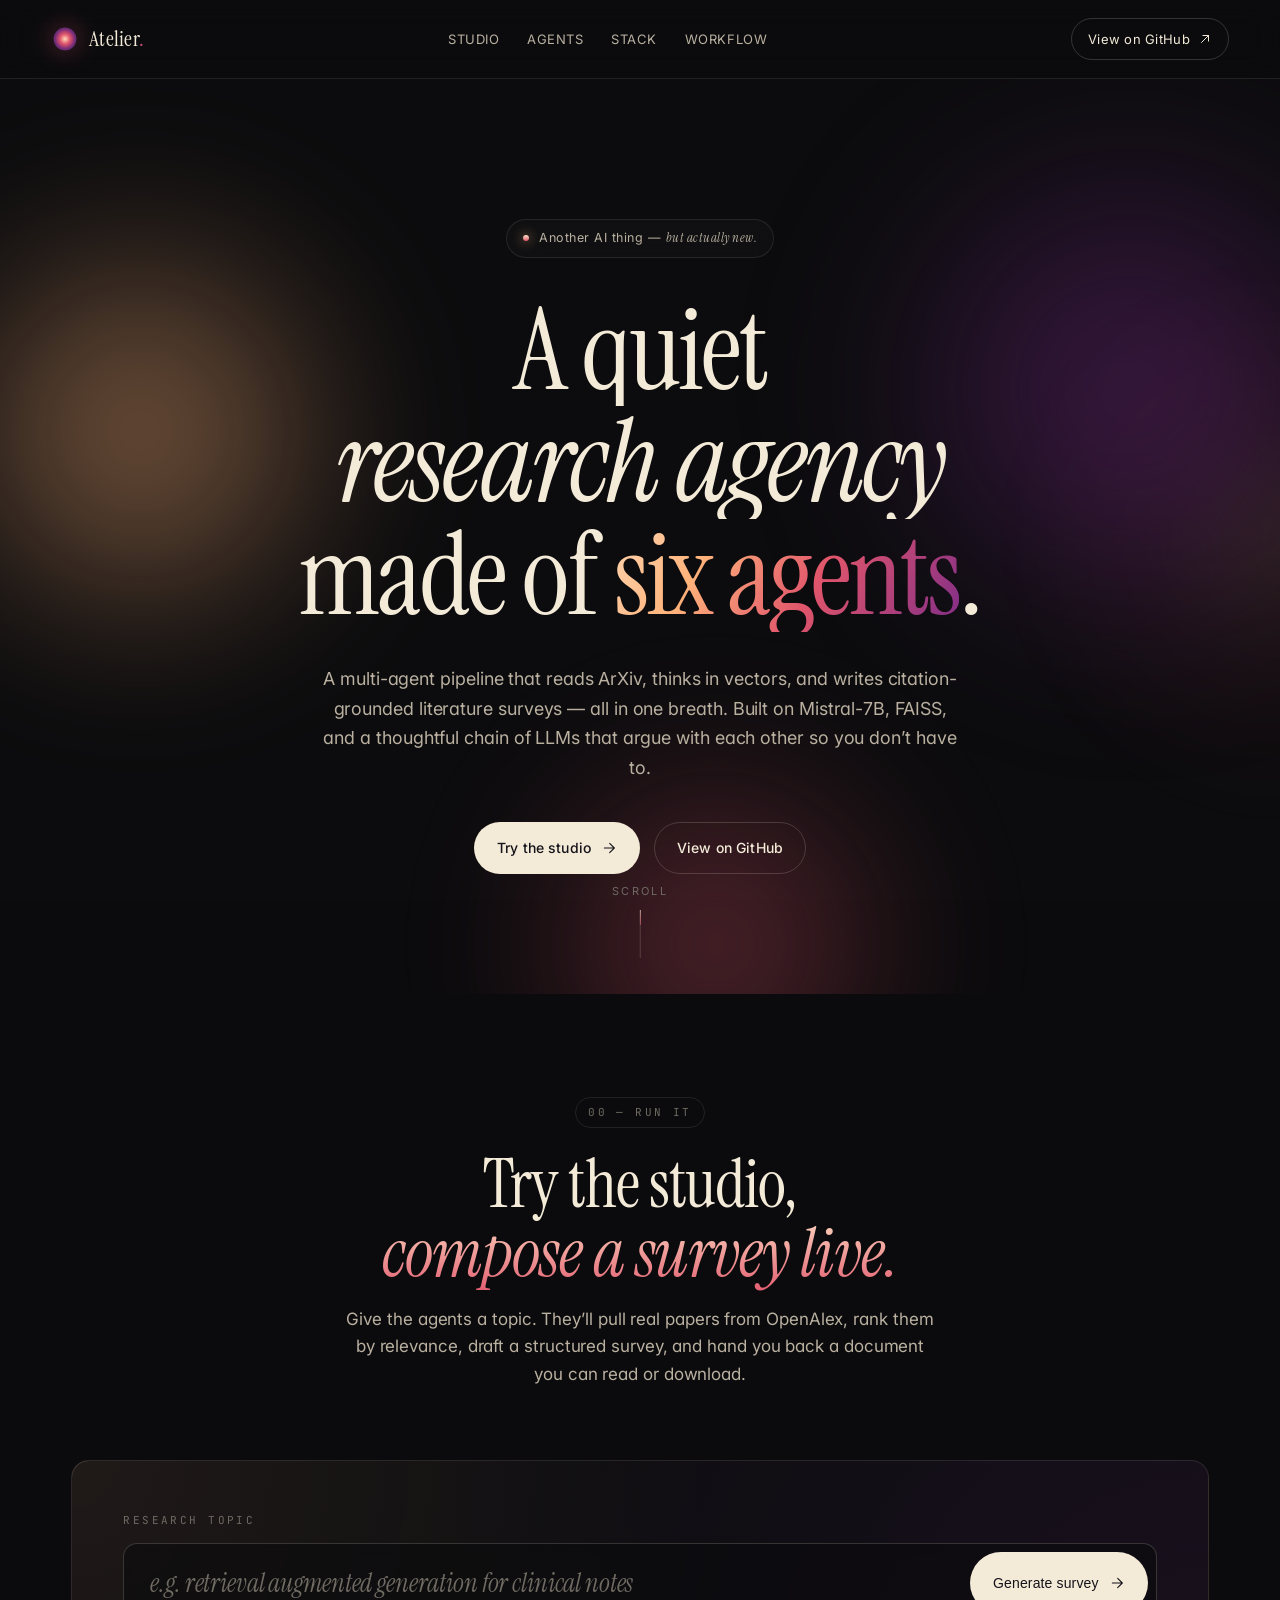
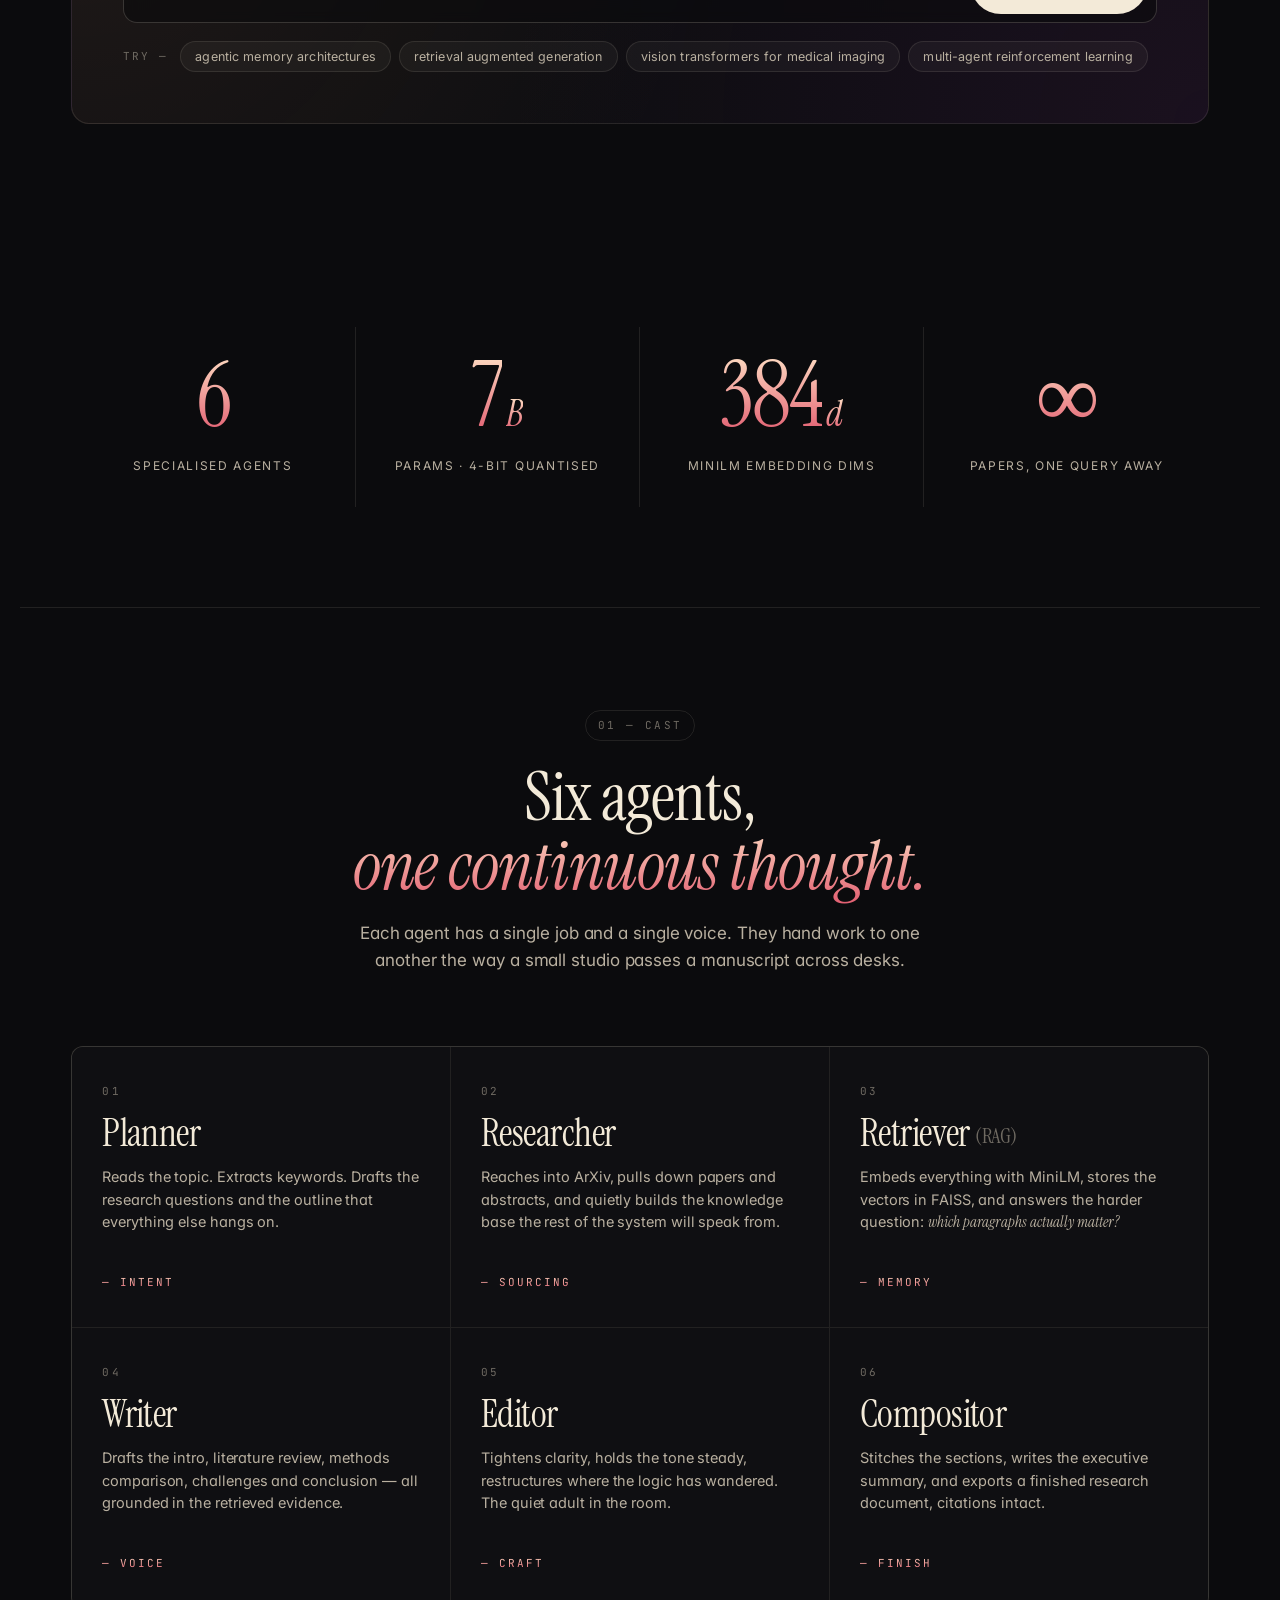
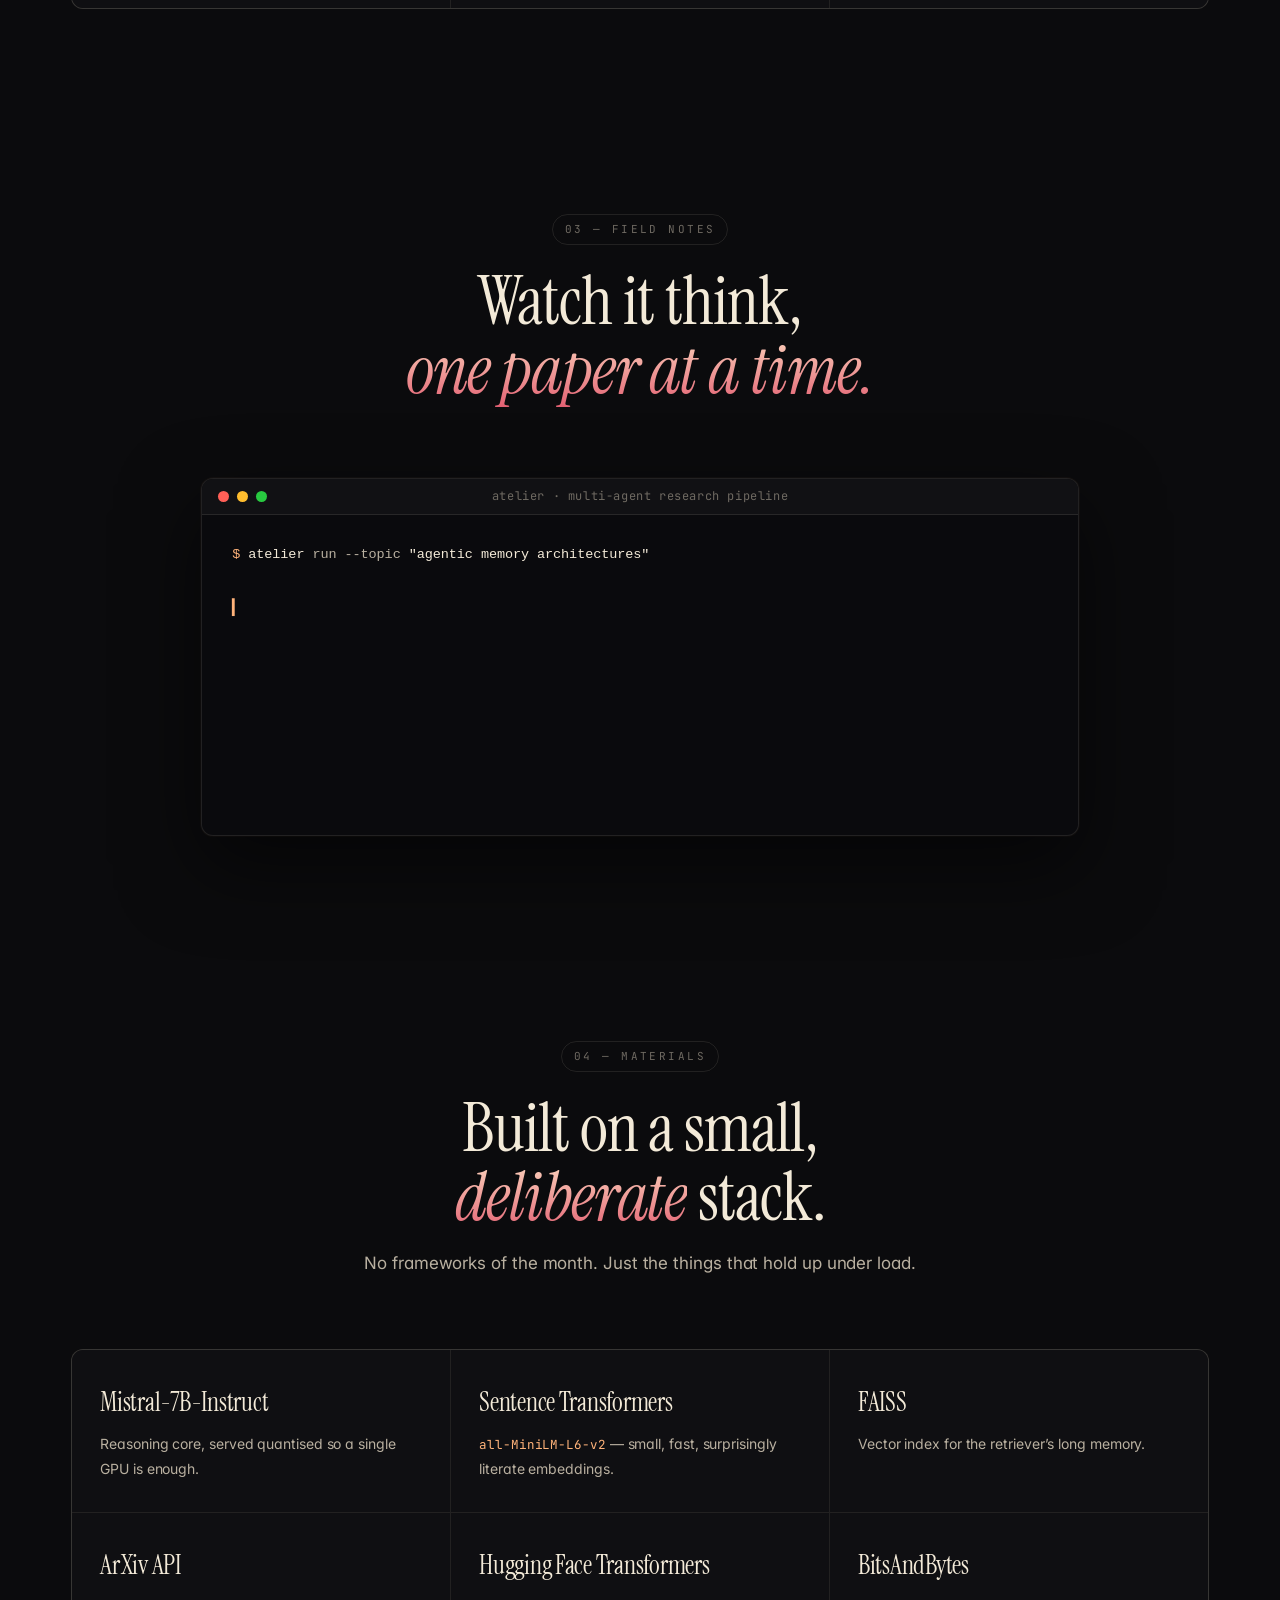
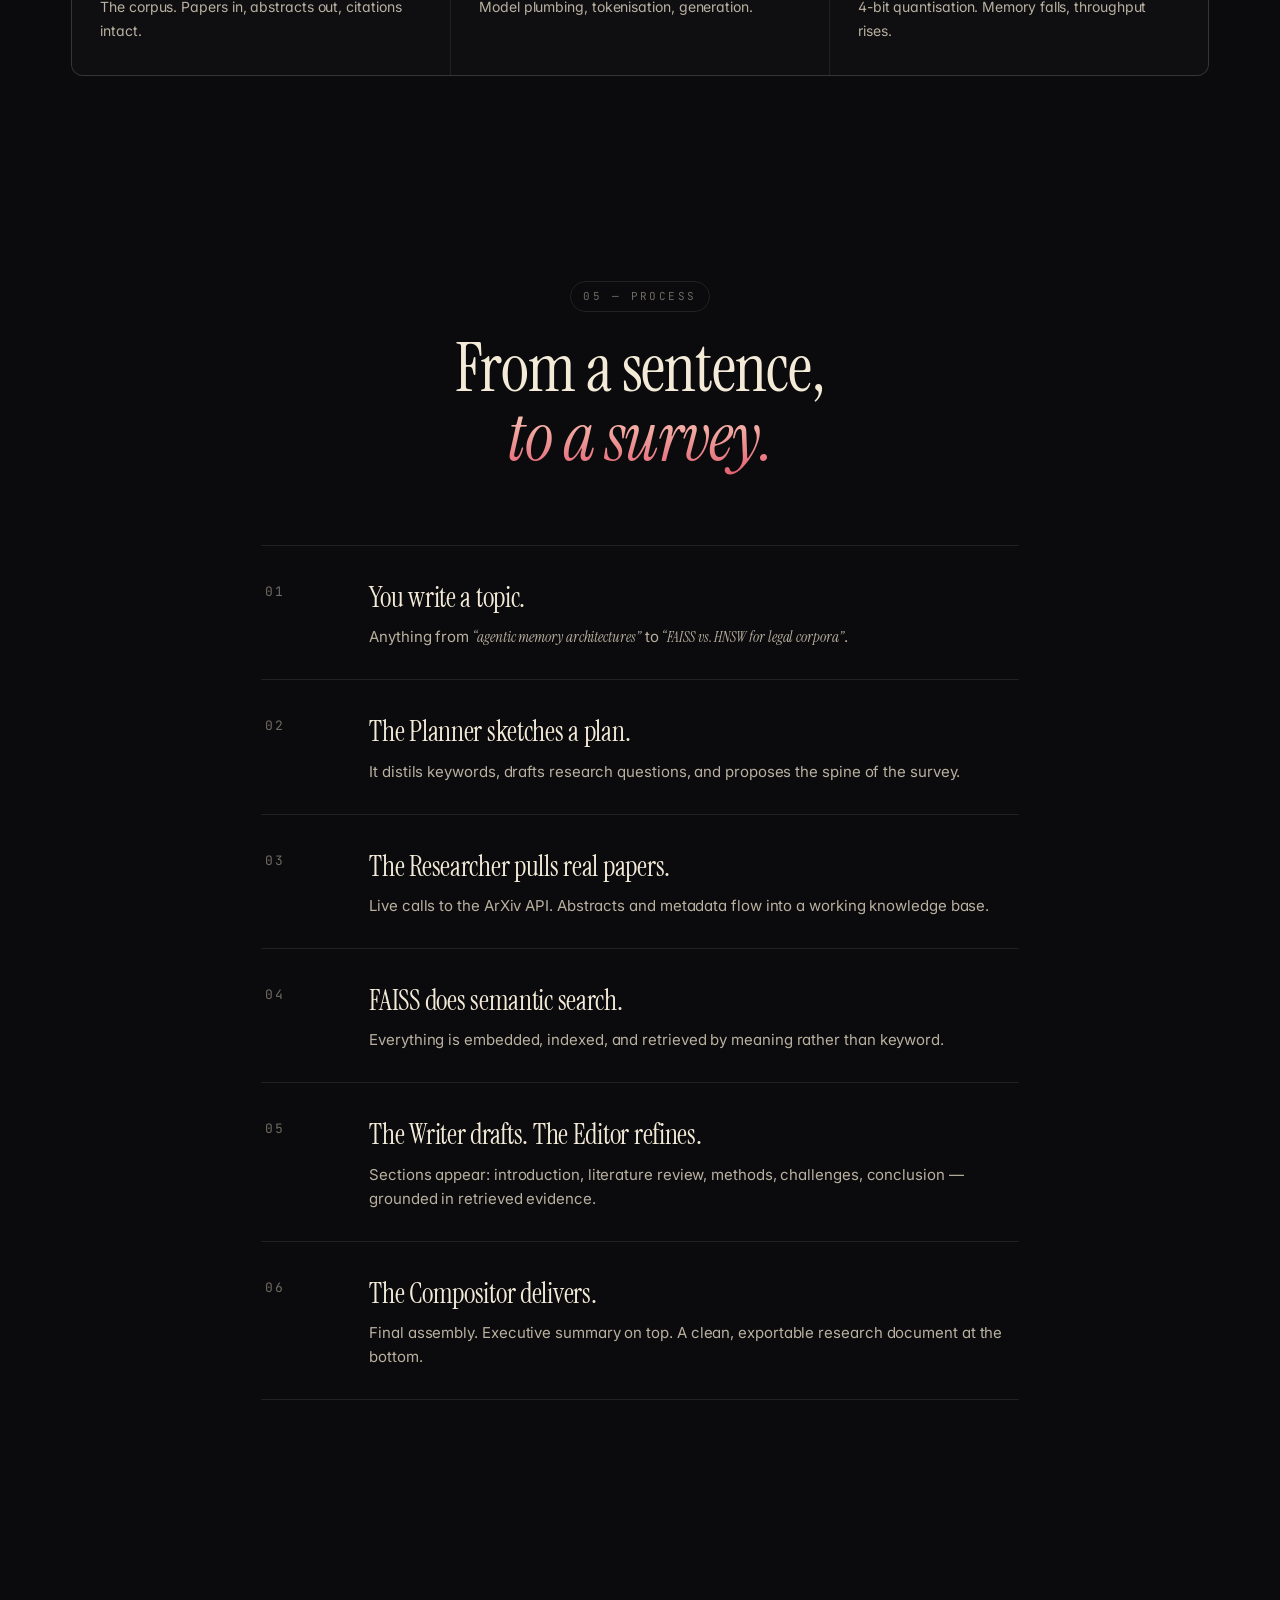
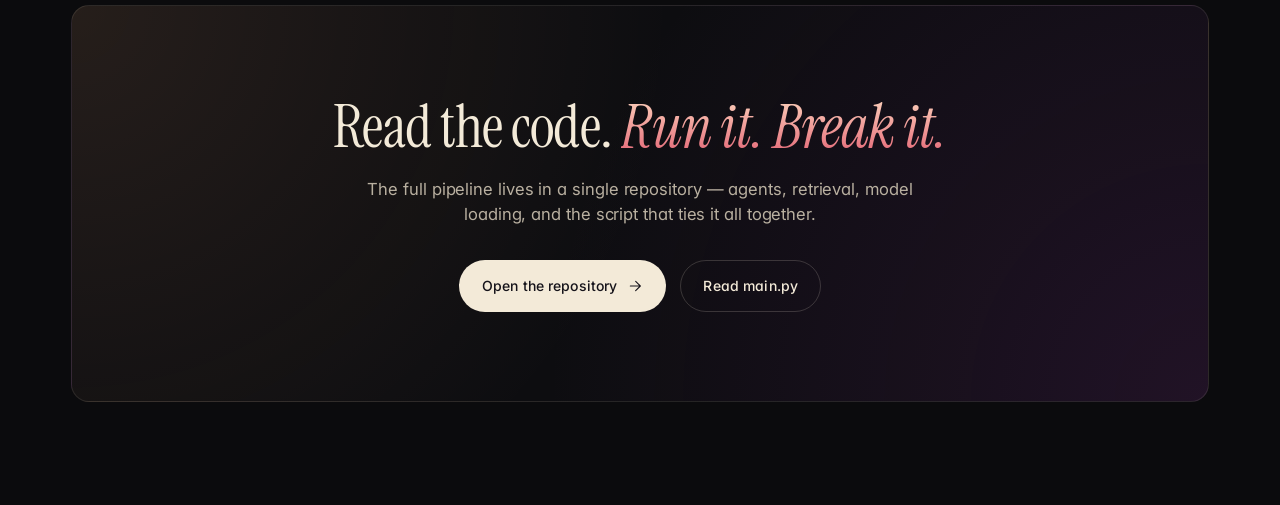
==== index.html @ 12af8130 "Tidy stats row alignment, clarify 384d label" ====
<!doctype html>
<html lang="en">
<head>
<meta charset="utf-8" />
<meta name="viewport" content="width=device-width, initial-scale=1, viewport-fit=cover" />
<meta name="theme-color" content="#0b0b0d" />
<title>Atelier — A Multi-Agent Research Pipeline</title>
<meta name="description" content="An autonomous research agency. Six agents. Real ArXiv papers. Citation-grounded literature surveys, written end-to-end by LLMs over a RAG pipeline." />
<meta property="og:title" content="Atelier — Multi-Agent Research Pipeline" />
<meta property="og:description" content="Six agents. Real ArXiv papers. Citation-grounded literature surveys, written end-to-end." />
<meta property="og:type" content="website" />

<link rel="preconnect" href="https://fonts.googleapis.com" />
<link rel="preconnect" href="https://fonts.gstatic.com" crossorigin />
<link href="https://fonts.googleapis.com/css2?family=Instrument+Serif:ital@0;1&family=Inter:wght@300;400;500;600&family=JetBrains+Mono:wght@400;500&display=swap" rel="stylesheet" />

<link rel="stylesheet" href="./style.css" />
<link rel="icon" href="data:image/svg+xml,%3Csvg xmlns='http://www.w3.org/2000/svg' viewBox='0 0 32 32'%3E%3Cdefs%3E%3CradialGradient id='g' cx='0.5' cy='0.5' r='0.5'%3E%3Cstop offset='0%25' stop-color='%23ffb37a'/%3E%3Cstop offset='55%25' stop-color='%23e0556b'/%3E%3Cstop offset='100%25' stop-color='%237a2a8a'/%3E%3C/radialGradient%3E%3C/defs%3E%3Ccircle cx='16' cy='16' r='13' fill='url(%23g)'/%3E%3C/svg%3E" />
</head>
<body>

<!-- shared SVG defs (so markGrad is reachable from any inline SVG) -->
<svg width="0" height="0" style="position:absolute" aria-hidden="true" focusable="false">
  <defs>
    <radialGradient id="markGrad" cx="50%" cy="50%" r="50%">
      <stop offset="0%" stop-color="#ffd9b8"/>
      <stop offset="45%" stop-color="#e0556b"/>
      <stop offset="100%" stop-color="#5a1f7a"/>
    </radialGradient>
  </defs>
</svg>

<!-- grain + cursor light -->
<div class="grain" aria-hidden="true"></div>
<div class="spotlight" id="spotlight" aria-hidden="true"></div>

<!-- top nav -->
<header class="nav">
  <a class="brand" href="#top" aria-label="Atelier home">
    <span class="brand-mark" aria-hidden="true">
      <svg viewBox="0 0 40 40" width="28" height="28">
        <defs>
          <radialGradient id="markGrad" cx="50%" cy="50%" r="50%">
            <stop offset="0%" stop-color="#ffd9b8"/>
            <stop offset="45%" stop-color="#e0556b"/>
            <stop offset="100%" stop-color="#5a1f7a"/>
          </radialGradient>
        </defs>
        <circle cx="20" cy="20" r="16" fill="url(#markGrad)"/>
        <circle cx="20" cy="20" r="16" fill="none" stroke="rgba(255,255,255,0.12)"/>
      </svg>
    </span>
    <span class="brand-name">Atelier<span class="brand-dot">.</span></span>
  </a>
  <nav class="nav-links" aria-label="Primary">
    <a href="#studio">Studio</a>
    <a href="#agents">Agents</a>
    <a href="#stack">Stack</a>
    <a href="#workflow">Workflow</a>
  </nav>
  <a class="cta-mini" href="https://github.com/hrishitapanjetha/Multi-Agent-Research-Pipeline-using-LLM-and-RAG" target="_blank" rel="noopener">
    <span>View on GitHub</span>
    <svg viewBox="0 0 20 20" width="14" height="14" aria-hidden="true"><path d="M5 15 15 5M7 5h8v8" fill="none" stroke="currentColor" stroke-width="1.4" stroke-linecap="round" stroke-linejoin="round"/></svg>
  </a>
</header>

<main id="top">

  <!-- ───────────────────  HERO  ─────────────────── -->
  <section class="hero">
    <div class="orb orb-a" aria-hidden="true"></div>
    <div class="orb orb-b" aria-hidden="true"></div>
    <div class="orb orb-c" aria-hidden="true"></div>

    <div class="hero-eyebrow">
      <span class="dot"></span>
      <span>Another AI thing — <em>but actually new.</em></span>
    </div>

    <h1 class="hero-title">
      <span class="line"><span>A&nbsp;quiet</span></span>
      <span class="line"><span><em>research&nbsp;agency</em></span></span>
      <span class="line"><span>made&nbsp;of&nbsp;<span class="grad">six&nbsp;agents</span>.</span></span>
    </h1>

    <p class="hero-lede">
      A multi-agent pipeline that reads ArXiv, thinks in vectors, and writes
      citation-grounded literature surveys — all in one breath. Built on
      Mistral-7B, FAISS, and a thoughtful chain of LLMs that argue with each other
      so you don&rsquo;t have to.
    </p>

    <div class="hero-cta">
      <a class="btn-primary" href="#studio">
        <span class="btn-label">Try the studio</span>
        <span class="btn-icon" aria-hidden="true">
          <svg viewBox="0 0 24 24" width="16" height="16"><path d="M5 12h14M13 5l7 7-7 7" fill="none" stroke="currentColor" stroke-width="1.6" stroke-linecap="round" stroke-linejoin="round"/></svg>
        </span>
      </a>
      <a class="btn-ghost" href="https://github.com/hrishitapanjetha/Multi-Agent-Research-Pipeline-using-LLM-and-RAG" target="_blank" rel="noopener">
        <span>View on GitHub</span>
      </a>
    </div>

    <!-- scroll hint -->
    <div class="scroll-hint" aria-hidden="true">
      <span>Scroll</span>
      <span class="scroll-bar"><span class="scroll-bar-inner"></span></span>
    </div>
  </section>

  <!-- ───────────────────  STUDIO  ─────────────────── -->
  <section id="studio" class="studio reveal">
    <header class="section-head">
      <div class="kicker"><span>00 — Run it</span></div>
      <h2 class="section-title">Try the studio,<br/><em>compose a survey live.</em></h2>
      <p class="section-lede">
        Give the agents a topic. They&rsquo;ll pull real papers from OpenAlex, rank
        them by relevance, draft a structured survey, and hand you back a
        document you can read or download.
      </p>
    </header>

    <div class="studio-card">
      <form id="studio-form" class="studio-form" autocomplete="off">
        <label class="studio-label" for="studio-topic">Research topic</label>
        <div class="studio-input-row">
          <input
            id="studio-topic"
            class="studio-input"
            type="text"
            name="topic"
            placeholder="e.g. retrieval augmented generation for clinical notes"
            spellcheck="false"
            required
          />
          <button id="studio-run" class="btn-primary studio-run" type="submit">
            <span class="btn-label">Generate survey</span>
            <span class="btn-icon" aria-hidden="true">
              <svg viewBox="0 0 24 24" width="16" height="16"><path d="M5 12h14M13 5l7 7-7 7" fill="none" stroke="currentColor" stroke-width="1.6" stroke-linecap="round" stroke-linejoin="round"/></svg>
            </span>
          </button>
        </div>
        <div class="studio-examples" aria-label="Example topics">
          <span class="studio-examples-lead">Try —</span>
          <button type="button" class="chip" data-example="agentic memory architectures">agentic memory architectures</button>
          <button type="button" class="chip" data-example="retrieval augmented generation">retrieval augmented generation</button>
          <button type="button" class="chip" data-example="vision transformers for medical imaging">vision transformers for medical imaging</button>
          <button type="button" class="chip" data-example="multi-agent reinforcement learning">multi-agent reinforcement learning</button>
        </div>
      </form>

      <!-- Live progress timeline -->
      <ol id="studio-progress" class="studio-progress" aria-live="polite" hidden>
        <li class="step" data-step="planner">
          <span class="step-no">01</span>
          <div class="step-body">
            <h4>Planner</h4>
            <p class="step-msg">Waiting…</p>
          </div>
          <span class="step-status" aria-hidden="true"></span>
        </li>
        <li class="step" data-step="researcher">
          <span class="step-no">02</span>
          <div class="step-body">
            <h4>Researcher</h4>
            <p class="step-msg">Waiting…</p>
          </div>
          <span class="step-status" aria-hidden="true"></span>
        </li>
        <li class="step" data-step="retriever">
          <span class="step-no">03</span>
          <div class="step-body">
            <h4>Retriever <span class="step-sub">(RAG)</span></h4>
            <p class="step-msg">Waiting…</p>
          </div>
          <span class="step-status" aria-hidden="true"></span>
        </li>
        <li class="step" data-step="writer">
          <span class="step-no">04</span>
          <div class="step-body">
            <h4>Writer</h4>
            <p class="step-msg">Waiting…</p>
          </div>
          <span class="step-status" aria-hidden="true"></span>
        </li>
        <li class="step" data-step="editor">
          <span class="step-no">05</span>
          <div class="step-body">
            <h4>Editor</h4>
            <p class="step-msg">Waiting…</p>
          </div>
          <span class="step-status" aria-hidden="true"></span>
        </li>
        <li class="step" data-step="compositor">
          <span class="step-no">06</span>
          <div class="step-body">
            <h4>Compositor</h4>
            <p class="step-msg">Waiting…</p>
          </div>
          <span class="step-status" aria-hidden="true"></span>
        </li>
      </ol>
    </div>

    <!-- Report viewer -->
    <div id="studio-report" class="studio-report" hidden>
      <div class="report-toolbar">
        <div class="report-meta">
          <span class="report-meta-label">Survey</span>
          <span class="report-meta-topic" id="report-topic"></span>
        </div>
        <div class="report-actions">
          <button type="button" class="btn-ghost btn-sm" data-download="md">
            <svg viewBox="0 0 24 24" width="14" height="14" aria-hidden="true"><path d="M12 4v12m-5-5 5 5 5-5M5 20h14" fill="none" stroke="currentColor" stroke-width="1.6" stroke-linecap="round" stroke-linejoin="round"/></svg>
            <span>Markdown</span>
          </button>
          <button type="button" class="btn-ghost btn-sm" data-download="html">
            <svg viewBox="0 0 24 24" width="14" height="14" aria-hidden="true"><path d="M12 4v12m-5-5 5 5 5-5M5 20h14" fill="none" stroke="currentColor" stroke-width="1.6" stroke-linecap="round" stroke-linejoin="round"/></svg>
            <span>HTML</span>
          </button>
          <button type="button" class="btn-primary btn-sm" data-download="pdf">
            <svg viewBox="0 0 24 24" width="14" height="14" aria-hidden="true"><path d="M12 4v12m-5-5 5 5 5-5M5 20h14" fill="none" stroke="currentColor" stroke-width="1.6" stroke-linecap="round" stroke-linejoin="round"/></svg>
            <span>PDF</span>
          </button>
        </div>
      </div>
      <article id="report-doc" class="report-doc"></article>
    </div>
  </section>

  <!-- ───────────────────  STATS  ─────────────────── -->
  <section class="stats reveal">
    <div class="stat">
      <span class="stat-figure">
        <span class="stat-num" data-target="6">0</span>
      </span>
      <span class="stat-label">specialised agents</span>
    </div>
    <div class="stat">
      <span class="stat-figure">
        <span class="stat-num" data-target="7">0</span><span class="stat-suffix">B</span>
      </span>
      <span class="stat-label">params &middot; 4-bit quantised</span>
    </div>
    <div class="stat">
      <span class="stat-figure">
        <span class="stat-num" data-target="384">0</span><span class="stat-suffix">d</span>
      </span>
      <span class="stat-label">MiniLM embedding dims</span>
    </div>
    <div class="stat">
      <span class="stat-figure">
        <span class="stat-num">∞</span>
      </span>
      <span class="stat-label">papers, one query away</span>
    </div>
  </section>

  <!-- ───────────────────  SIX AGENTS  ─────────────────── -->
  <section id="agents" class="agents reveal">
    <header class="section-head">
      <div class="kicker"><span>01 — Cast</span></div>
      <h2 class="section-title">Six agents,<br/><em>one continuous thought.</em></h2>
      <p class="section-lede">
        Each agent has a single job and a single voice. They hand work to one
        another the way a small studio passes a manuscript across desks.
      </p>
    </header>

    <ol class="agent-grid">
      <li class="agent-card" data-agent="1">
        <span class="agent-index">01</span>
        <h3 class="agent-name">Planner</h3>
        <p class="agent-role">Reads the topic. Extracts keywords. Drafts the research questions and the outline that everything else hangs on.</p>
        <span class="agent-tag">— intent</span>
      </li>
      <li class="agent-card" data-agent="2">
        <span class="agent-index">02</span>
        <h3 class="agent-name">Researcher</h3>
        <p class="agent-role">Reaches into ArXiv, pulls down papers and abstracts, and quietly builds the knowledge base the rest of the system will speak from.</p>
        <span class="agent-tag">— sourcing</span>
      </li>
      <li class="agent-card" data-agent="3">
        <span class="agent-index">03</span>
        <h3 class="agent-name">Retriever <span class="agent-sub">(RAG)</span></h3>
        <p class="agent-role">Embeds everything with MiniLM, stores the vectors in FAISS, and answers the harder question: <em>which paragraphs actually matter?</em></p>
        <span class="agent-tag">— memory</span>
      </li>
      <li class="agent-card" data-agent="4">
        <span class="agent-index">04</span>
        <h3 class="agent-name">Writer</h3>
        <p class="agent-role">Drafts the intro, literature review, methods comparison, challenges and conclusion — all grounded in the retrieved evidence.</p>
        <span class="agent-tag">— voice</span>
      </li>
      <li class="agent-card" data-agent="5">
        <span class="agent-index">05</span>
        <h3 class="agent-name">Editor</h3>
        <p class="agent-role">Tightens clarity, holds the tone steady, restructures where the logic has wandered. The quiet adult in the room.</p>
        <span class="agent-tag">— craft</span>
      </li>
      <li class="agent-card" data-agent="6">
        <span class="agent-index">06</span>
        <h3 class="agent-name">Compositor</h3>
        <p class="agent-role">Stitches the sections, writes the executive summary, and exports a finished research document, citations intact.</p>
        <span class="agent-tag">— finish</span>
      </li>
    </ol>
  </section>

  <!-- ───────────────────  TERMINAL  ─────────────────── -->
  <section class="terminal reveal">
    <header class="section-head">
      <div class="kicker"><span>03 — Field notes</span></div>
      <h2 class="section-title">Watch it think,<br/><em>one paper at a time.</em></h2>
    </header>

    <div class="terminal-window" aria-hidden="true">
      <div class="terminal-bar">
        <span class="t-dot t-dot--r"></span>
        <span class="t-dot t-dot--y"></span>
        <span class="t-dot t-dot--g"></span>
        <span class="terminal-title">atelier · multi-agent research pipeline</span>
      </div>
      <pre class="terminal-body"><code id="typer"></code><span class="caret">▍</span></pre>
    </div>
  </section>

  <!-- ───────────────────  STACK  ─────────────────── -->
  <section id="stack" class="stack reveal">
    <header class="section-head">
      <div class="kicker"><span>04 — Materials</span></div>
      <h2 class="section-title">Built on a small,<br/><em>deliberate</em> stack.</h2>
      <p class="section-lede">No frameworks of the month. Just the things that hold up under load.</p>
    </header>

    <ul class="stack-grid">
      <li><strong>Mistral-7B-Instruct</strong><span>Reasoning core, served quantised so a single GPU is enough.</span></li>
      <li><strong>Sentence Transformers</strong><span><code>all-MiniLM-L6-v2</code> — small, fast, surprisingly literate embeddings.</span></li>
      <li><strong>FAISS</strong><span>Vector index for the retriever&rsquo;s long memory.</span></li>
      <li><strong>ArXiv API</strong><span>The corpus. Papers in, abstracts out, citations intact.</span></li>
      <li><strong>Hugging Face Transformers</strong><span>Model plumbing, tokenisation, generation.</span></li>
      <li><strong>BitsAndBytes</strong><span>4-bit quantisation. Memory falls, throughput rises.</span></li>
    </ul>
  </section>

  <!-- ───────────────────  WORKFLOW  ─────────────────── -->
  <section id="workflow" class="workflow reveal">
    <header class="section-head">
      <div class="kicker"><span>05 — Process</span></div>
      <h2 class="section-title">From a sentence,<br/><em>to a survey.</em></h2>
    </header>

    <ol class="workflow-list">
      <li><span class="wf-no">01</span><div><h4>You write a topic.</h4><p>Anything from <em>&ldquo;agentic memory architectures&rdquo;</em> to <em>&ldquo;FAISS vs. HNSW for legal corpora&rdquo;</em>.</p></div></li>
      <li><span class="wf-no">02</span><div><h4>The Planner sketches a plan.</h4><p>It distils keywords, drafts research questions, and proposes the spine of the survey.</p></div></li>
      <li><span class="wf-no">03</span><div><h4>The Researcher pulls real papers.</h4><p>Live calls to the ArXiv API. Abstracts and metadata flow into a working knowledge base.</p></div></li>
      <li><span class="wf-no">04</span><div><h4>FAISS does semantic search.</h4><p>Everything is embedded, indexed, and retrieved by meaning rather than keyword.</p></div></li>
      <li><span class="wf-no">05</span><div><h4>The Writer drafts. The Editor refines.</h4><p>Sections appear: introduction, literature review, methods, challenges, conclusion — grounded in retrieved evidence.</p></div></li>
      <li><span class="wf-no">06</span><div><h4>The Compositor delivers.</h4><p>Final assembly. Executive summary on top. A clean, exportable research document at the bottom.</p></div></li>
    </ol>
  </section>

  <!-- ───────────────────  CTA  ─────────────────── -->
  <section class="cta reveal">
    <div class="cta-inner">
      <h2 class="cta-title">
        Read the code. <em>Run it. Break it.</em>
      </h2>
      <p class="cta-sub">
        The full pipeline lives in a single repository — agents, retrieval,
        model loading, and the script that ties it all together.
      </p>
      <div class="cta-row">
        <a class="btn-primary" href="https://github.com/hrishitapanjetha/Multi-Agent-Research-Pipeline-using-LLM-and-RAG" target="_blank" rel="noopener">
          <span class="btn-label">Open the repository</span>
          <span class="btn-icon" aria-hidden="true">
            <svg viewBox="0 0 24 24" width="16" height="16"><path d="M5 12h14M13 5l7 7-7 7" fill="none" stroke="currentColor" stroke-width="1.6" stroke-linecap="round" stroke-linejoin="round"/></svg>
          </span>
        </a>
        <a class="btn-ghost" href="https://github.com/hrishitapanjetha/Multi-Agent-Research-Pipeline-using-LLM-and-RAG/blob/main/main.py" target="_blank" rel="noopener">
          <span>Read main.py</span>
        </a>
      </div>
    </div>
  </section>

</main>

<script src="./script.js" defer></script>
</body>
</html>
---- style.css ----
/* =========================================================
   Atelier · Multi-Agent Research Pipeline — UI
   Editorial-dark, warm cream type, gradient accent.
   ========================================================= */

:root {
  --bg: #0b0b0d;
  --bg-2: #0f0f12;
  --ink: #f3ead8;        /* warm cream */
  --ink-dim: #b9b0a0;
  --ink-mute: #6f6a62;
  --line: rgba(243, 234, 216, 0.10);
  --line-strong: rgba(243, 234, 216, 0.18);

  /* signature gradient */
  --g1: #ffd9b8;
  --g2: #ffb37a;
  --g3: #e0556b;
  --g4: #7a2a8a;

  --grad: linear-gradient(120deg, var(--g1), var(--g2) 28%, var(--g3) 58%, var(--g4) 100%);
  --grad-warm: linear-gradient(180deg, #ffe2c6, #e0556b);
  --grad-deep: linear-gradient(180deg, #e0556b, #5a1f7a);

  --serif: "Instrument Serif", "Times New Roman", serif;
  --sans: "Inter", ui-sans-serif, system-ui, -apple-system, "Segoe UI", Roboto, sans-serif;
  --mono: "JetBrains Mono", ui-monospace, SFMono-Regular, Menlo, monospace;

  --maxw: 1240px;
  --pad: clamp(20px, 4vw, 56px);

  --ease: cubic-bezier(.2, .7, .2, 1);
}

* { box-sizing: border-box; }
html, body { margin: 0; padding: 0; }
html { scroll-behavior: smooth; -webkit-text-size-adjust: 100%; }
body {
  background: var(--bg);
  color: var(--ink);
  font-family: var(--sans);
  font-weight: 400;
  line-height: 1.55;
  letter-spacing: -0.005em;
  font-feature-settings: "ss01", "cv11";
  overflow-x: hidden;
  min-height: 100vh;
  -webkit-font-smoothing: antialiased;
  text-rendering: optimizeLegibility;
}

a { color: inherit; text-decoration: none; }
em { font-style: italic; font-family: var(--serif); font-weight: 400; }

::selection { background: rgba(224, 85, 107, 0.45); color: #fff; }

/* ---------- background atmospherics ---------- */
.grain {
  position: fixed; inset: 0;
  pointer-events: none;
  z-index: 1;
  opacity: 0.07;
  mix-blend-mode: overlay;
  background-image: url("data:image/svg+xml,%3Csvg xmlns='http://www.w3.org/2000/svg' width='200' height='200'%3E%3Cfilter id='n'%3E%3CfeTurbulence type='fractalNoise' baseFrequency='0.9' numOctaves='2' stitchTiles='stitch'/%3E%3CfeColorMatrix values='0 0 0 0 1  0 0 0 0 1  0 0 0 0 1  0 0 0 0.5 0'/%3E%3C/filter%3E%3Crect width='100%25' height='100%25' filter='url(%23n)'/%3E%3C/svg%3E");
}
.spotlight {
  position: fixed;
  width: 600px; height: 600px;
  left: 50%; top: 30%;
  transform: translate(-50%, -50%);
  background: radial-gradient(circle, rgba(255, 179, 122, 0.10) 0%, rgba(224, 85, 107, 0.05) 30%, transparent 65%);
  pointer-events: none;
  z-index: 0;
  transition: transform 0.45s var(--ease), opacity 0.45s var(--ease);
  filter: blur(20px);
  will-change: transform;
}

/* ---------- nav ---------- */
.nav {
  position: sticky; top: 0;
  z-index: 50;
  display: flex; align-items: center; justify-content: space-between;
  gap: 24px;
  padding: 18px var(--pad);
  backdrop-filter: blur(14px) saturate(140%);
  -webkit-backdrop-filter: blur(14px) saturate(140%);
  background: rgba(11, 11, 13, 0.55);
  border-bottom: 1px solid var(--line);
}

.brand {
  display: inline-flex; align-items: center; gap: 10px;
  font-family: var(--serif);
  font-size: 22px;
  letter-spacing: 0.01em;
}
.brand-mark { display: inline-flex; }
.brand-mark svg { display: block; filter: drop-shadow(0 0 12px rgba(224, 85, 107, 0.45)); }
.brand-name { color: var(--ink); }
.brand-dot { background: var(--grad); -webkit-background-clip: text; background-clip: text; color: transparent; }

.nav-links {
  display: flex; gap: 28px;
  font-size: 13px; color: var(--ink-dim);
  letter-spacing: 0.04em;
  text-transform: uppercase;
}
.nav-links a { position: relative; padding: 4px 0; transition: color .25s var(--ease); }
.nav-links a::after {
  content: ""; position: absolute; left: 0; right: 0; bottom: -3px;
  height: 1px; background: var(--grad-warm);
  transform: scaleX(0); transform-origin: left;
  transition: transform .35s var(--ease);
}
.nav-links a:hover { color: var(--ink); }
.nav-links a:hover::after { transform: scaleX(1); }

.cta-mini {
  display: inline-flex; align-items: center; gap: 8px;
  padding: 10px 16px;
  border: 1px solid var(--line-strong);
  border-radius: 999px;
  font-size: 13px; letter-spacing: 0.02em;
  color: var(--ink);
  transition: background .35s var(--ease), border-color .35s var(--ease), transform .25s var(--ease);
}
.cta-mini:hover { background: rgba(243, 234, 216, 0.06); border-color: rgba(243, 234, 216, 0.32); transform: translateY(-1px); }
.cta-mini svg { transition: transform .3s var(--ease); }
.cta-mini:hover svg { transform: translate(2px, -2px); }

/* ---------- layout sections ---------- */
main { position: relative; z-index: 2; }
section { padding: clamp(64px, 8vw, 140px) var(--pad); position: relative; }
.section-head { max-width: 820px; margin: 0 auto clamp(40px, 6vw, 72px); text-align: center; }
.kicker {
  display: inline-flex; align-items: center; gap: 8px;
  font-family: var(--mono);
  font-size: 11px; letter-spacing: 0.22em;
  text-transform: uppercase;
  color: var(--ink-mute);
  padding: 6px 12px;
  border: 1px solid var(--line);
  border-radius: 999px;
  margin-bottom: 22px;
}
.section-title {
  font-family: var(--serif);
  font-weight: 400;
  font-size: clamp(38px, 5.4vw, 68px);
  line-height: 1.02;
  letter-spacing: -0.015em;
  margin: 0 0 18px;
}
.section-title em { background: var(--grad-warm); -webkit-background-clip: text; background-clip: text; color: transparent; }
.section-lede {
  color: var(--ink-dim);
  font-size: clamp(15px, 1.4vw, 17px);
  line-height: 1.6;
  margin: 0;
  max-width: 600px; margin-inline: auto;
}

/* ============================================================
   HERO
   ============================================================ */
.hero {
  min-height: calc(100svh - 0px);
  display: flex; flex-direction: column; align-items: center; justify-content: center;
  text-align: center;
  padding-top: clamp(80px, 12vw, 140px);
  padding-bottom: clamp(80px, 12vw, 120px);
  position: relative;
  overflow: hidden;
}

.orb {
  position: absolute; border-radius: 50%;
  filter: blur(80px);
  pointer-events: none;
  opacity: 0.55;
  z-index: -1;
}
.orb-a { width: 520px; height: 520px; left: -120px; top: 10%;
  background: radial-gradient(circle, #ffb37a 0%, transparent 65%);
  animation: float-a 18s ease-in-out infinite alternate;
}
.orb-b { width: 620px; height: 620px; right: -160px; top: 0;
  background: radial-gradient(circle, #7a2a8a 0%, transparent 65%);
  animation: float-b 22s ease-in-out infinite alternate;
  opacity: 0.5;
}
.orb-c { width: 460px; height: 460px; left: 38%; bottom: -180px;
  background: radial-gradient(circle, #e0556b 0%, transparent 65%);
  animation: float-c 26s ease-in-out infinite alternate;
  opacity: 0.45;
}
@keyframes float-a { from { transform: translate(0,0) scale(1); } to { transform: translate(40px, 30px) scale(1.05); } }
@keyframes float-b { from { transform: translate(0,0) scale(1); } to { transform: translate(-50px, 40px) scale(1.08); } }
@keyframes float-c { from { transform: translate(0,0) scale(1); } to { transform: translate(20px, -50px) scale(1.06); } }

.hero-eyebrow {
  display: inline-flex; align-items: center; gap: 10px;
  padding: 8px 16px;
  border: 1px solid var(--line);
  border-radius: 999px;
  background: rgba(243, 234, 216, 0.02);
  color: var(--ink-dim);
  font-size: 12.5px;
  letter-spacing: 0.04em;
  margin-bottom: 36px;
  backdrop-filter: blur(8px);
  -webkit-backdrop-filter: blur(8px);
}
.hero-eyebrow .dot {
  width: 6px; height: 6px; border-radius: 50%;
  background: var(--grad-warm);
  box-shadow: 0 0 12px rgba(255, 179, 122, 0.9);
  animation: pulse 2s ease-in-out infinite;
}
@keyframes pulse { 0%, 100% { opacity: 1; } 50% { opacity: 0.4; } }

.hero-title {
  font-family: var(--serif);
  font-weight: 400;
  font-size: clamp(46px, 9vw, 132px);
  line-height: 0.98;
  letter-spacing: -0.025em;
  margin: 0 0 32px;
  max-width: 1100px;
}
.hero-title .line { display: block; overflow: hidden; }
.hero-title .line > span {
  display: inline-block;
  transform: translateY(110%);
  opacity: 0;
  animation: rise 1.1s var(--ease) forwards;
}
.hero-title .line:nth-child(1) > span { animation-delay: .15s; }
.hero-title .line:nth-child(2) > span { animation-delay: .30s; }
.hero-title .line:nth-child(3) > span { animation-delay: .45s; }
@keyframes rise { to { transform: translateY(0); opacity: 1; } }

.hero-title .grad {
  background: var(--grad);
  -webkit-background-clip: text; background-clip: text;
  color: transparent;
  position: relative;
}

.hero-lede {
  color: var(--ink-dim);
  font-size: clamp(15px, 1.4vw, 18px);
  line-height: 1.65;
  max-width: 640px;
  margin: 0 auto 40px;
  opacity: 0;
  animation: fadein 1s var(--ease) .8s forwards;
}
@keyframes fadein { to { opacity: 1; } }

.hero-cta {
  display: flex; gap: 14px;
  align-items: center;
  flex-wrap: wrap;
  justify-content: center;
  opacity: 0;
  animation: fadein 1s var(--ease) 1s forwards;
}

/* buttons */
.btn-primary, .btn-ghost {
  display: inline-flex; align-items: center; gap: 10px;
  padding: 14px 22px;
  border-radius: 999px;
  font-size: 14px;
  letter-spacing: 0.01em;
  font-weight: 500;
  cursor: pointer;
  transition: transform .3s var(--ease), background .3s var(--ease), border-color .3s var(--ease), color .3s var(--ease);
  border: 1px solid transparent;
  position: relative;
  overflow: hidden;
}
.btn-primary {
  background: var(--ink);
  color: #15131a;
}
.btn-primary::before {
  content: ""; position: absolute; inset: 0;
  background: var(--grad);
  opacity: 0; transition: opacity .35s var(--ease);
  z-index: 0;
}
.btn-primary > * { position: relative; z-index: 1; }
.btn-primary:hover { transform: translateY(-2px); color: #1a1116; }
.btn-primary:hover::before { opacity: 1; }
.btn-icon { display: inline-flex; transition: transform .3s var(--ease); }
.btn-primary:hover .btn-icon { transform: translateX(3px); }

.btn-ghost {
  color: var(--ink);
  border-color: var(--line-strong);
  background: transparent;
}
.btn-ghost:hover { background: rgba(243, 234, 216, 0.05); border-color: rgba(243, 234, 216, 0.35); transform: translateY(-2px); }

.scroll-hint {
  position: absolute; bottom: 36px; left: 50%;
  transform: translateX(-50%);
  display: flex; flex-direction: column; align-items: center;
  gap: 10px;
  color: var(--ink-mute);
  font-size: 11px; letter-spacing: 0.22em; text-transform: uppercase;
  opacity: 0;
  animation: fadein 1s var(--ease) 1.4s forwards;
}
.scroll-bar { display: block; width: 1px; height: 48px; background: var(--line-strong); position: relative; overflow: hidden; }
.scroll-bar-inner { position: absolute; top: 0; left: 0; right: 0; height: 30%;
  background: var(--grad-warm);
  animation: scrollLine 2.2s var(--ease) infinite;
}
@keyframes scrollLine { 0% { transform: translateY(-100%); } 100% { transform: translateY(330%); } }

/* ============================================================
   STATS
   ============================================================ */
.stats {
  display: grid;
  grid-template-columns: repeat(4, 1fr);
  gap: 0;
  border-bottom: 1px solid var(--line);
  padding-top: clamp(60px, 8vw, 100px) !important;
  padding-bottom: clamp(60px, 8vw, 100px) !important;
  max-width: var(--maxw);
  margin: 0 auto;
}
.stat {
  text-align: center;
  padding: 24px;
  border-right: 1px solid var(--line);
  display: grid;
  grid-template-rows: auto auto;
  align-content: start;
  justify-items: center;
  gap: 18px;
  min-height: 180px;
}
.stat:last-child { border-right: 0; }
.stat-figure {
  display: inline-flex;
  align-items: baseline;
  justify-content: center;
  font-family: var(--serif);
  line-height: 1;
  height: clamp(56px, 7vw, 92px);
}
.stat-num {
  font-family: var(--serif);
  font-size: clamp(56px, 7vw, 92px);
  font-weight: 400;
  line-height: 1;
  background: var(--grad-warm);
  -webkit-background-clip: text; background-clip: text;
  color: transparent;
  letter-spacing: -0.02em;
}
.stat-suffix {
  font-family: var(--serif);
  font-style: italic;
  font-size: clamp(24px, 2.8vw, 38px);
  margin-left: 4px;
  background: var(--grad-warm);
  -webkit-background-clip: text; background-clip: text;
  color: transparent;
  line-height: 1;
}
.stat-label {
  font-size: 12px;
  color: var(--ink-dim);
  letter-spacing: 0.14em;
  text-transform: uppercase;
  max-width: 220px;
  line-height: 1.4;
}

/* ============================================================
   AGENT GRID
   ============================================================ */
.agents { max-width: var(--maxw); margin: 0 auto; }
.agent-grid {
  list-style: none; margin: 0; padding: 0;
  display: grid;
  grid-template-columns: repeat(3, 1fr);
  gap: 1px;
  background: var(--line);
  border: 1px solid var(--line);
  border-radius: 12px;
  overflow: hidden;
}
.agent-card {
  background: var(--bg-2);
  padding: 36px 30px;
  position: relative;
  min-height: 280px;
  display: flex; flex-direction: column;
  gap: 14px;
  transition: background .4s var(--ease);
  overflow: hidden;
}
.agent-card::before {
  content: ""; position: absolute; inset: 0;
  background: radial-gradient(circle at 50% 0%, rgba(224, 85, 107, 0.10), transparent 60%);
  opacity: 0; transition: opacity .4s var(--ease);
  pointer-events: none;
}
.agent-card:hover { background: #131318; }
.agent-card:hover::before { opacity: 1; }

.agent-index {
  font-family: var(--mono);
  font-size: 11px; letter-spacing: 0.22em;
  color: var(--ink-mute);
}
.agent-name {
  font-family: var(--serif);
  font-weight: 400;
  font-size: clamp(28px, 3.2vw, 38px);
  line-height: 1;
  margin: 0;
  letter-spacing: -0.015em;
}
.agent-name .agent-sub { color: var(--ink-mute); font-size: 0.55em; vertical-align: middle; }
.agent-role {
  color: var(--ink-dim);
  font-size: 14.5px;
  line-height: 1.55;
  margin: 0;
  flex: 1;
}
.agent-tag {
  font-family: var(--mono);
  font-size: 11px; letter-spacing: 0.18em;
  text-transform: uppercase;
  background: var(--grad-warm);
  -webkit-background-clip: text; background-clip: text;
  color: transparent;
  margin-top: auto;
}

/* ============================================================
   TERMINAL
   ============================================================ */
.terminal { max-width: 980px; margin: 0 auto; }
.terminal-window {
  border: 1px solid var(--line);
  border-radius: 12px;
  overflow: hidden;
  background: #0a0a0d;
  box-shadow: 0 30px 80px rgba(0,0,0,0.55), 0 0 0 1px rgba(255, 179, 122, 0.04);
}
.terminal-bar {
  display: flex; align-items: center; gap: 8px;
  padding: 12px 16px;
  background: #111114;
  border-bottom: 1px solid var(--line);
  position: relative;
}
.t-dot { width: 11px; height: 11px; border-radius: 50%; display: inline-block; }
.t-dot--r { background: #ff5f57; }
.t-dot--y { background: #ffbd2e; }
.t-dot--g { background: #28c940; }
.terminal-title {
  position: absolute; left: 50%; transform: translateX(-50%);
  font-family: var(--mono);
  font-size: 12px; color: var(--ink-mute);
  letter-spacing: 0.05em;
}
.terminal-body {
  margin: 0;
  padding: 26px 30px;
  font-family: var(--mono);
  font-size: 13.5px;
  line-height: 1.85;
  color: var(--ink-dim);
  white-space: pre-wrap;
  word-break: break-word;
  min-height: 320px;
  position: relative;
}
.terminal-body code .tok-prompt { color: var(--g2); }
.terminal-body code .tok-agent { color: var(--g3); font-weight: 500; }
.terminal-body code .tok-ok { color: #8fd3a0; }
.terminal-body code .tok-dim { color: var(--ink-mute); }
.terminal-body code .tok-acc { color: #f3ead8; }
.caret {
  display: inline-block;
  color: var(--g2);
  animation: blink 1s steps(2) infinite;
  font-family: var(--mono);
  vertical-align: baseline;
}
@keyframes blink { 50% { opacity: 0; } }

/* ============================================================
   STACK
   ============================================================ */
.stack { max-width: var(--maxw); margin: 0 auto; }
.stack-grid {
  list-style: none; margin: 0; padding: 0;
  display: grid;
  grid-template-columns: repeat(3, 1fr);
  gap: 1px;
  background: var(--line);
  border: 1px solid var(--line);
  border-radius: 12px;
  overflow: hidden;
}
.stack-grid li {
  background: var(--bg-2);
  padding: 32px 28px;
  transition: background .3s var(--ease);
  position: relative;
}
.stack-grid li:hover { background: #131318; }
.stack-grid li strong {
  font-family: var(--serif);
  font-weight: 400;
  font-size: clamp(22px, 2.2vw, 26px);
  display: block;
  margin-bottom: 8px;
  letter-spacing: -0.01em;
}
.stack-grid li span {
  color: var(--ink-dim);
  font-size: 14px;
  line-height: 1.5;
}
.stack-grid li code {
  font-family: var(--mono);
  font-size: 12.5px;
  color: var(--g2);
}

/* ============================================================
   WORKFLOW
   ============================================================ */
.workflow { max-width: 860px; margin: 0 auto; }
.workflow-list {
  list-style: none; margin: 0; padding: 0;
  border-top: 1px solid var(--line);
}
.workflow-list li {
  display: grid;
  grid-template-columns: 80px 1fr;
  gap: 24px;
  padding: 30px 4px;
  border-bottom: 1px solid var(--line);
  align-items: start;
  position: relative;
  transition: padding .3s var(--ease);
}
.workflow-list li:hover { padding-left: 18px; }
.workflow-list li::before {
  content: ""; position: absolute; left: 0; top: 50%;
  width: 0; height: 1px;
  background: var(--grad-warm);
  transition: width .4s var(--ease);
}
.workflow-list li:hover::before { width: 12px; }
.wf-no {
  font-family: var(--mono);
  font-size: 13px; letter-spacing: 0.16em;
  color: var(--ink-mute);
  padding-top: 6px;
}
.workflow-list h4 {
  font-family: var(--serif);
  font-weight: 400;
  font-size: clamp(22px, 2.3vw, 28px);
  margin: 0 0 6px;
  letter-spacing: -0.01em;
}
.workflow-list p {
  margin: 0;
  color: var(--ink-dim);
  font-size: 15px;
  line-height: 1.6;
}

/* ============================================================
   CTA
   ============================================================ */
.cta { max-width: var(--maxw); margin: 0 auto; text-align: center; }
.cta-inner {
  position: relative;
  border: 1px solid var(--line);
  border-radius: 18px;
  padding: clamp(50px, 7vw, 100px) clamp(28px, 5vw, 80px);
  background:
    radial-gradient(circle at 0% 0%, rgba(255, 179, 122, 0.10), transparent 50%),
    radial-gradient(circle at 100% 100%, rgba(122, 42, 138, 0.18), transparent 55%),
    #0d0d10;
  overflow: hidden;
}
.cta-inner::after {
  content: "";
  position: absolute; inset: -1px;
  border-radius: 18px;
  padding: 1px;
  background: linear-gradient(120deg, transparent 30%, rgba(255, 217, 184, 0.35), transparent 70%);
  -webkit-mask: linear-gradient(#000 0 0) content-box, linear-gradient(#000 0 0);
  -webkit-mask-composite: xor; mask-composite: exclude;
  pointer-events: none;
  opacity: 0.6;
}
.cta-title {
  font-family: var(--serif);
  font-weight: 400;
  font-size: clamp(34px, 5vw, 60px);
  line-height: 1.05;
  margin: 0 0 18px;
  letter-spacing: -0.015em;
}
.cta-title em { background: var(--grad-warm); -webkit-background-clip: text; background-clip: text; color: transparent; }
.cta-sub {
  color: var(--ink-dim);
  font-size: clamp(15px, 1.3vw, 17px);
  max-width: 560px;
  margin: 0 auto 32px;
}
.cta-row {
  display: flex; gap: 14px; justify-content: center; flex-wrap: wrap;
}

/* ============================================================
   STUDIO (working input + live progress + report viewer)
   ============================================================ */
.studio { max-width: var(--maxw); margin: 0 auto; }
.studio-card {
  border: 1px solid var(--line);
  border-radius: 18px;
  padding: clamp(28px, 4vw, 56px);
  background:
    radial-gradient(circle at 0% 0%, rgba(255, 179, 122, 0.08), transparent 55%),
    radial-gradient(circle at 100% 100%, rgba(122, 42, 138, 0.12), transparent 60%),
    #0d0d10;
  position: relative;
  overflow: hidden;
}
.studio-card::after {
  content: "";
  position: absolute; inset: -1px;
  border-radius: 18px;
  padding: 1px;
  background: linear-gradient(135deg, rgba(255, 217, 184, 0.30), transparent 35%, rgba(122, 42, 138, 0.18) 80%);
  -webkit-mask: linear-gradient(#000 0 0) content-box, linear-gradient(#000 0 0);
  -webkit-mask-composite: xor; mask-composite: exclude;
  pointer-events: none;
}

.studio-form { position: relative; z-index: 1; }
.studio-label {
  display: block;
  font-family: var(--mono);
  font-size: 11px; letter-spacing: 0.22em;
  text-transform: uppercase;
  color: var(--ink-mute);
  margin-bottom: 14px;
}
.studio-input-row {
  display: flex; gap: 12px;
  align-items: stretch;
  background: rgba(11, 11, 13, 0.6);
  border: 1px solid var(--line-strong);
  border-radius: 14px;
  padding: 8px 8px 8px 18px;
  transition: border-color .3s var(--ease), background .3s var(--ease);
  backdrop-filter: blur(6px);
  -webkit-backdrop-filter: blur(6px);
}
.studio-input-row:focus-within {
  border-color: rgba(255, 179, 122, 0.45);
  background: rgba(15, 15, 19, 0.8);
}
.studio-input {
  flex: 1;
  background: transparent;
  border: 0;
  outline: 0;
  color: var(--ink);
  font-family: var(--serif);
  font-size: clamp(18px, 2.2vw, 26px);
  letter-spacing: -0.005em;
  padding: 14px 8px;
  min-width: 0;
}
.studio-input::placeholder { color: var(--ink-mute); font-style: italic; }

.studio-run {
  flex-shrink: 0;
  padding: 14px 22px;
}
.studio-run[disabled] {
  opacity: 0.55;
  cursor: not-allowed;
  pointer-events: none;
}

.studio-examples {
  display: flex; flex-wrap: wrap; gap: 8px; align-items: center;
  margin-top: 18px;
}
.studio-examples-lead {
  font-family: var(--mono);
  font-size: 11px; letter-spacing: 0.18em;
  text-transform: uppercase;
  color: var(--ink-mute);
  margin-right: 4px;
}
.chip {
  appearance: none;
  background: rgba(243, 234, 216, 0.04);
  color: var(--ink-dim);
  border: 1px solid var(--line);
  border-radius: 999px;
  padding: 7px 14px;
  font-family: var(--sans);
  font-size: 12.5px;
  letter-spacing: 0.01em;
  cursor: pointer;
  transition: all .25s var(--ease);
}
.chip:hover {
  background: rgba(243, 234, 216, 0.08);
  border-color: rgba(243, 234, 216, 0.25);
  color: var(--ink);
  transform: translateY(-1px);
}

/* progress timeline */
.studio-progress {
  list-style: none; margin: 32px 0 0; padding: 0;
  display: grid;
  grid-template-columns: repeat(2, 1fr);
  gap: 1px;
  background: var(--line);
  border: 1px solid var(--line);
  border-radius: 14px;
  overflow: hidden;
  position: relative;
  z-index: 1;
}
.studio-progress[hidden] { display: none; }
.step {
  background: rgba(13, 13, 16, 0.9);
  padding: 18px 20px;
  display: grid;
  grid-template-columns: 36px 1fr 18px;
  gap: 14px;
  align-items: center;
  transition: background .35s var(--ease);
  position: relative;
}
.step-no {
  font-family: var(--mono);
  font-size: 11px; letter-spacing: 0.18em;
  color: var(--ink-mute);
  align-self: start;
  padding-top: 4px;
}
.step-body h4 {
  font-family: var(--serif);
  font-weight: 400;
  font-size: 20px;
  margin: 0 0 2px;
  letter-spacing: -0.01em;
  color: var(--ink);
}
.step-sub { color: var(--ink-mute); font-size: 0.65em; }
.step-msg {
  margin: 0;
  font-size: 13.5px;
  color: var(--ink-mute);
  line-height: 1.5;
}
.step-status {
  width: 10px; height: 10px; border-radius: 50%;
  background: var(--line-strong);
  transition: background .3s var(--ease), box-shadow .3s var(--ease);
}
.step.is-running {
  background: rgba(20, 20, 26, 0.95);
}
.step.is-running .step-msg { color: var(--ink-dim); }
.step.is-running .step-status {
  background: var(--g2);
  box-shadow: 0 0 14px var(--g2);
  animation: pulseDot 1.1s ease-in-out infinite;
}
@keyframes pulseDot { 0%, 100% { transform: scale(1); opacity: 1; } 50% { transform: scale(1.4); opacity: 0.55; } }
.step.is-done { background: rgba(13, 13, 16, 0.85); }
.step.is-done .step-msg { color: var(--ink); }
.step.is-done .step-status {
  background: #8fd3a0;
  box-shadow: 0 0 12px rgba(143, 211, 160, 0.55);
}
.step.is-error .step-status {
  background: #ff6b6b;
  box-shadow: 0 0 12px rgba(255, 107, 107, 0.55);
}
.step.is-error .step-msg { color: #ff9a9a; }

/* report viewer */
.studio-report {
  margin-top: 36px;
  border: 1px solid var(--line);
  border-radius: 18px;
  overflow: hidden;
  background: #0a0a0d;
  position: relative;
}
.report-toolbar {
  display: flex; align-items: center; justify-content: space-between;
  gap: 12px;
  padding: 14px 20px;
  background: linear-gradient(180deg, rgba(15,15,19,0.95), rgba(11,11,13,0.95));
  border-bottom: 1px solid var(--line);
  flex-wrap: wrap;
}
.report-meta { display: flex; flex-direction: column; gap: 2px; min-width: 0; flex: 1; }
.report-meta-label {
  font-family: var(--mono);
  font-size: 10.5px; letter-spacing: 0.22em;
  text-transform: uppercase;
  color: var(--ink-mute);
}
.report-meta-topic {
  font-family: var(--serif);
  font-style: italic;
  font-size: 18px;
  color: var(--ink);
  overflow: hidden;
  text-overflow: ellipsis;
  white-space: nowrap;
}
.report-actions { display: flex; gap: 8px; flex-shrink: 0; }
.btn-sm { padding: 9px 14px !important; font-size: 12.5px; }
.btn-sm svg { opacity: 0.85; }
.btn-ghost.btn-sm { background: rgba(243, 234, 216, 0.04); }

.report-doc {
  padding: clamp(36px, 5vw, 72px) clamp(28px, 6vw, 90px);
  background: #f3ead8;
  color: #1d1a16;
  font-family: "Inter", ui-sans-serif, system-ui, sans-serif;
  line-height: 1.7;
  font-size: 16px;
  max-height: 70vh;
  overflow-y: auto;
}
.report-doc::-webkit-scrollbar { width: 8px; }
.report-doc::-webkit-scrollbar-thumb { background: rgba(0,0,0,0.18); border-radius: 4px; }
.report-doc::-webkit-scrollbar-track { background: transparent; }

.report-doc .doc-titleblock {
  border-bottom: 1px solid rgba(0,0,0,0.15);
  padding-bottom: 30px;
  margin-bottom: 40px;
  text-align: center;
}
.report-doc .doc-eyebrow {
  font-family: var(--mono);
  font-size: 11px; letter-spacing: 0.22em;
  text-transform: uppercase;
  color: #786f5d;
  margin-bottom: 18px;
}
.report-doc h1.doc-title {
  font-family: var(--serif);
  font-weight: 400;
  font-size: clamp(32px, 4vw, 48px);
  line-height: 1.05;
  letter-spacing: -0.015em;
  margin: 0 0 16px;
  color: #1d1a16;
}
.report-doc .doc-byline {
  color: #5e564a;
  font-size: 13px;
  font-style: italic;
}
.report-doc h2 {
  font-family: var(--serif);
  font-weight: 400;
  font-size: clamp(22px, 2.4vw, 28px);
  margin: 38px 0 14px;
  letter-spacing: -0.01em;
  color: #1d1a16;
  border-bottom: 1px solid rgba(0,0,0,0.10);
  padding-bottom: 8px;
}
.report-doc h3 {
  font-family: var(--serif);
  font-weight: 400;
  font-size: 20px;
  margin: 24px 0 8px;
  color: #2a261f;
  font-style: italic;
}
.report-doc p {
  margin: 0 0 14px;
  color: #2a261f;
  text-align: justify;
  hyphens: auto;
}
.report-doc ul, .report-doc ol {
  margin: 0 0 20px;
  padding-left: 22px;
  color: #2a261f;
}
.report-doc li { margin-bottom: 6px; }
.report-doc .doc-abstract {
  background: rgba(0,0,0,0.04);
  border-left: 3px solid #b8541e;
  padding: 22px 26px;
  margin: 0 0 32px;
  border-radius: 4px;
  font-size: 15px;
}
.report-doc .doc-abstract h2 {
  font-size: 14px;
  text-transform: uppercase;
  letter-spacing: 0.16em;
  border: 0;
  padding: 0;
  margin: 0 0 10px;
  font-family: var(--sans);
  font-weight: 500;
  color: #786f5d;
}
.report-doc cite, .report-doc .cite {
  color: #b8541e;
  font-style: normal;
  font-weight: 500;
  font-size: 0.86em;
  cursor: help;
}
.report-doc .doc-references {
  margin-top: 32px;
}
.report-doc .doc-references ol {
  padding-left: 0;
  list-style: none;
  counter-reset: ref;
}
.report-doc .doc-references li {
  counter-increment: ref;
  padding-left: 40px;
  position: relative;
  font-size: 14px;
  line-height: 1.55;
  margin-bottom: 14px;
  color: #2a261f;
}
.report-doc .doc-references li::before {
  content: "[" counter(ref) "]";
  position: absolute;
  left: 0;
  font-family: var(--mono);
  font-size: 12px;
  color: #b8541e;
  font-weight: 500;
}
.report-doc .doc-references a {
  color: #1d1a16;
  border-bottom: 1px solid rgba(0,0,0,0.25);
  word-break: break-all;
}
.report-doc .doc-references a:hover { border-color: #b8541e; }
.report-doc .doc-foot {
  margin-top: 50px;
  padding-top: 20px;
  border-top: 1px solid rgba(0,0,0,0.10);
  font-size: 12px;
  color: #786f5d;
  text-align: center;
  font-style: italic;
}

/* studio errors */
.studio-error {
  margin-top: 18px;
  padding: 14px 18px;
  border: 1px solid rgba(255, 107, 107, 0.4);
  background: rgba(255, 107, 107, 0.08);
  border-radius: 10px;
  color: #ffb3b3;
  font-size: 13px;
}

/* print: clean A4-ish output */
@media print {
  body * { visibility: hidden !important; }
  .report-doc, .report-doc * { visibility: visible !important; }
  .report-doc {
    position: absolute;
    inset: 0;
    max-height: none !important;
    overflow: visible !important;
    padding: 56px 64px !important;
    background: #fff !important;
  }
}

@media (max-width: 720px) {
  .studio-input-row { flex-direction: column; padding: 12px; }
  .studio-run { width: 100%; justify-content: center; }
  .studio-progress { grid-template-columns: 1fr; }
  .report-toolbar { flex-direction: column; align-items: flex-start; }
  .report-actions { width: 100%; }
  .report-doc { padding: 28px 22px; max-height: 60vh; }
}

/* ============================================================
   REVEAL ON SCROLL
   ============================================================ */
.reveal { opacity: 0; transform: translateY(28px); transition: opacity .9s var(--ease), transform .9s var(--ease); }
.reveal.in-view { opacity: 1; transform: translateY(0); }

/* ============================================================
   RESPONSIVE
   ============================================================ */
@media (max-width: 1024px) {
  .agent-grid { grid-template-columns: repeat(2, 1fr); }
  .stack-grid { grid-template-columns: repeat(2, 1fr); }
  .stats { grid-template-columns: repeat(2, 1fr); }
  .stat:nth-child(2) { border-right: 0; }
  .stat:nth-child(1), .stat:nth-child(2) { border-bottom: 1px solid var(--line); }
}
@media (max-width: 720px) {
  .nav { padding: 14px 20px; }
  .nav-links { display: none; }
  .agent-grid { grid-template-columns: 1fr; }
  .stack-grid { grid-template-columns: 1fr; }
  .stats { grid-template-columns: repeat(2, 1fr); }
  .workflow-list li { grid-template-columns: 56px 1fr; gap: 14px; }
  .scroll-hint { display: none; }
}
@media (prefers-reduced-motion: reduce) {
  *, *::before, *::after {
    animation-duration: 0.001ms !important;
    animation-iteration-count: 1 !important;
    transition-duration: 0.001ms !important;
  }
  .hero-title .line > span { transform: none; opacity: 1; }
  .hero-lede, .hero-cta, .scroll-hint { opacity: 1; }
}
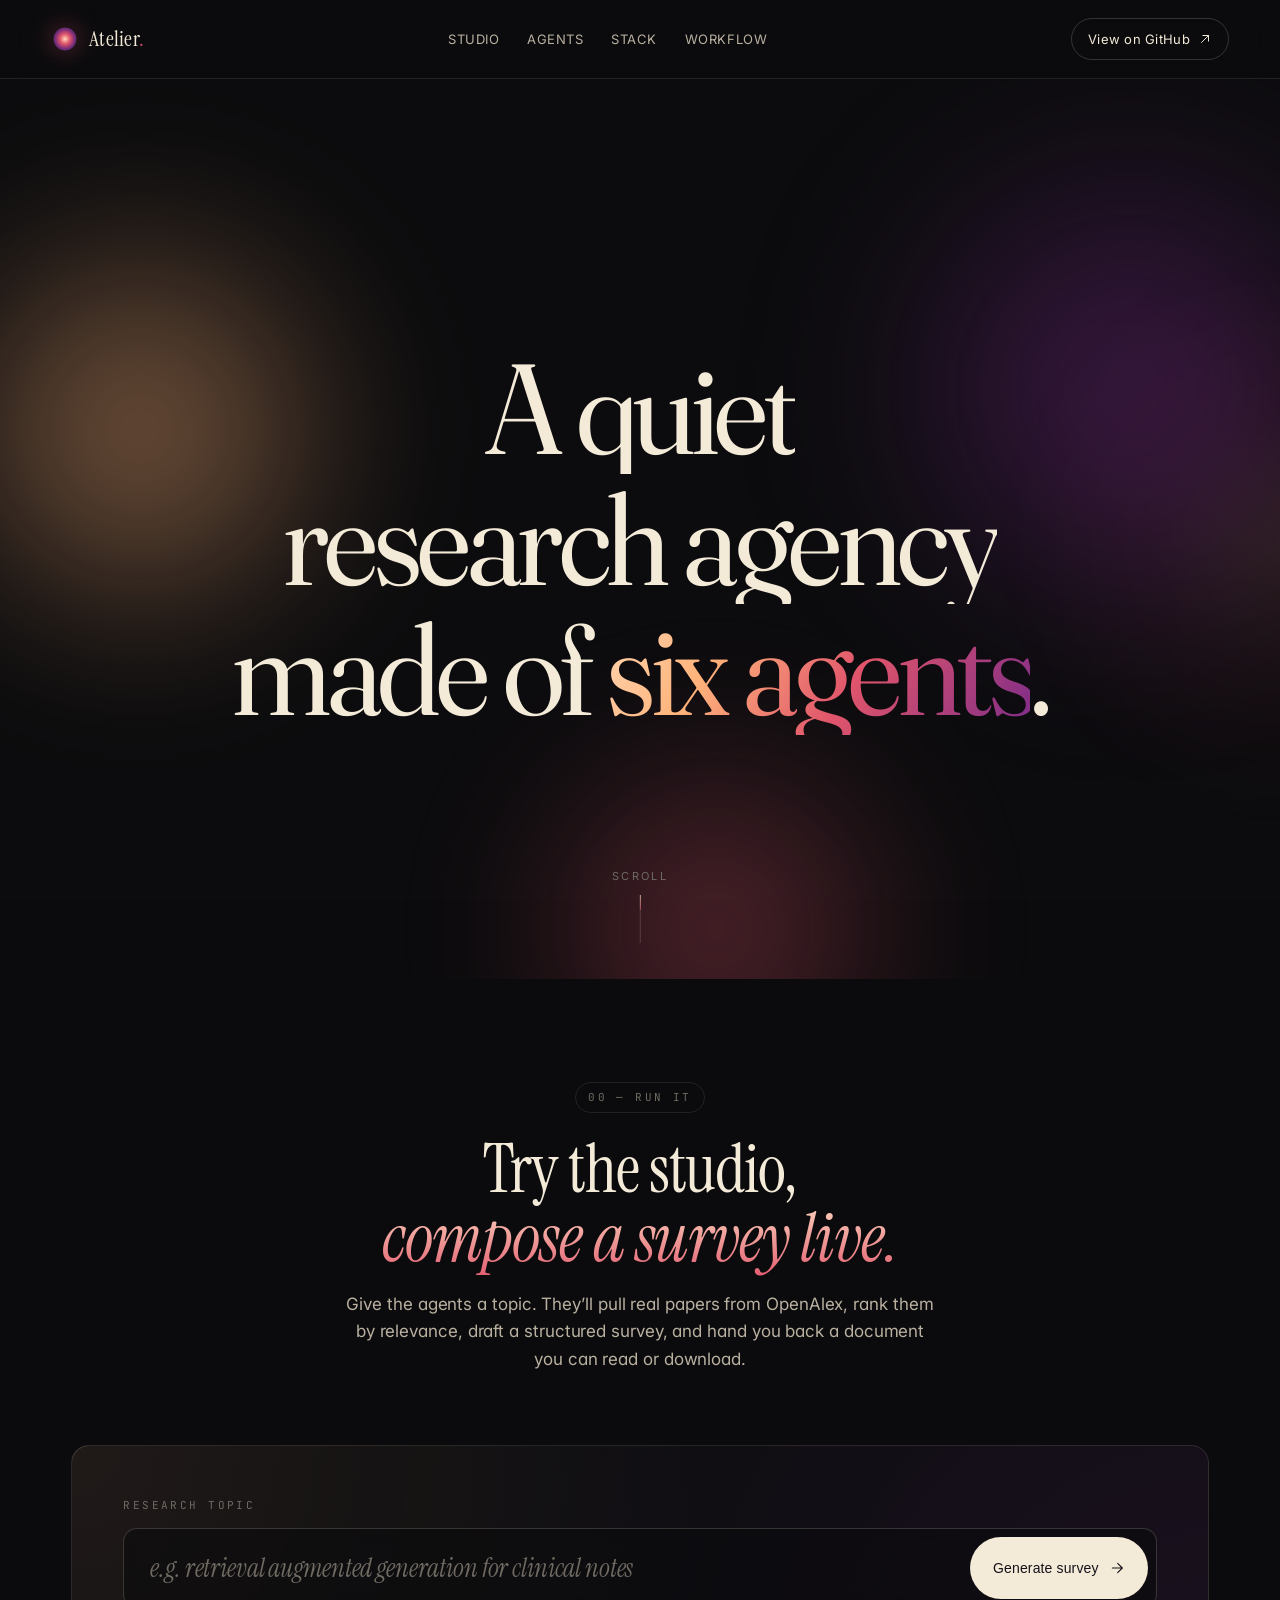
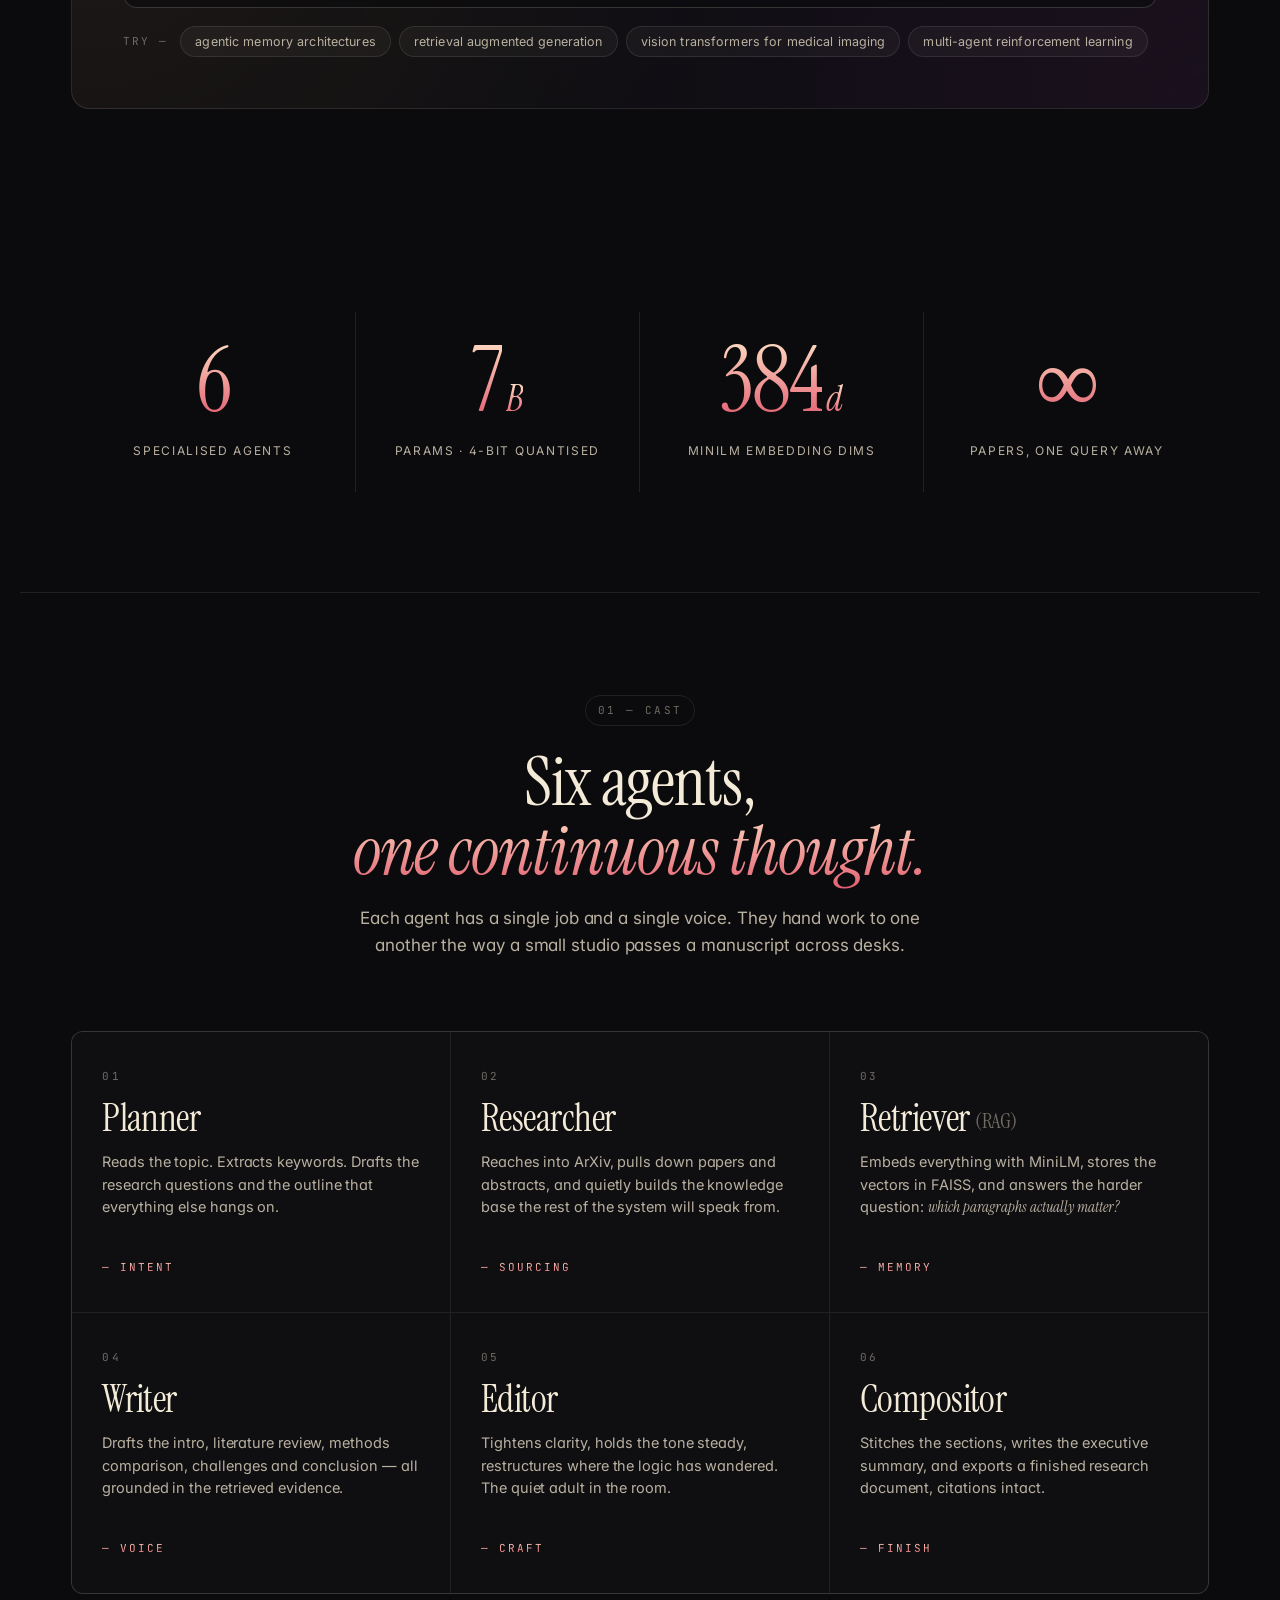
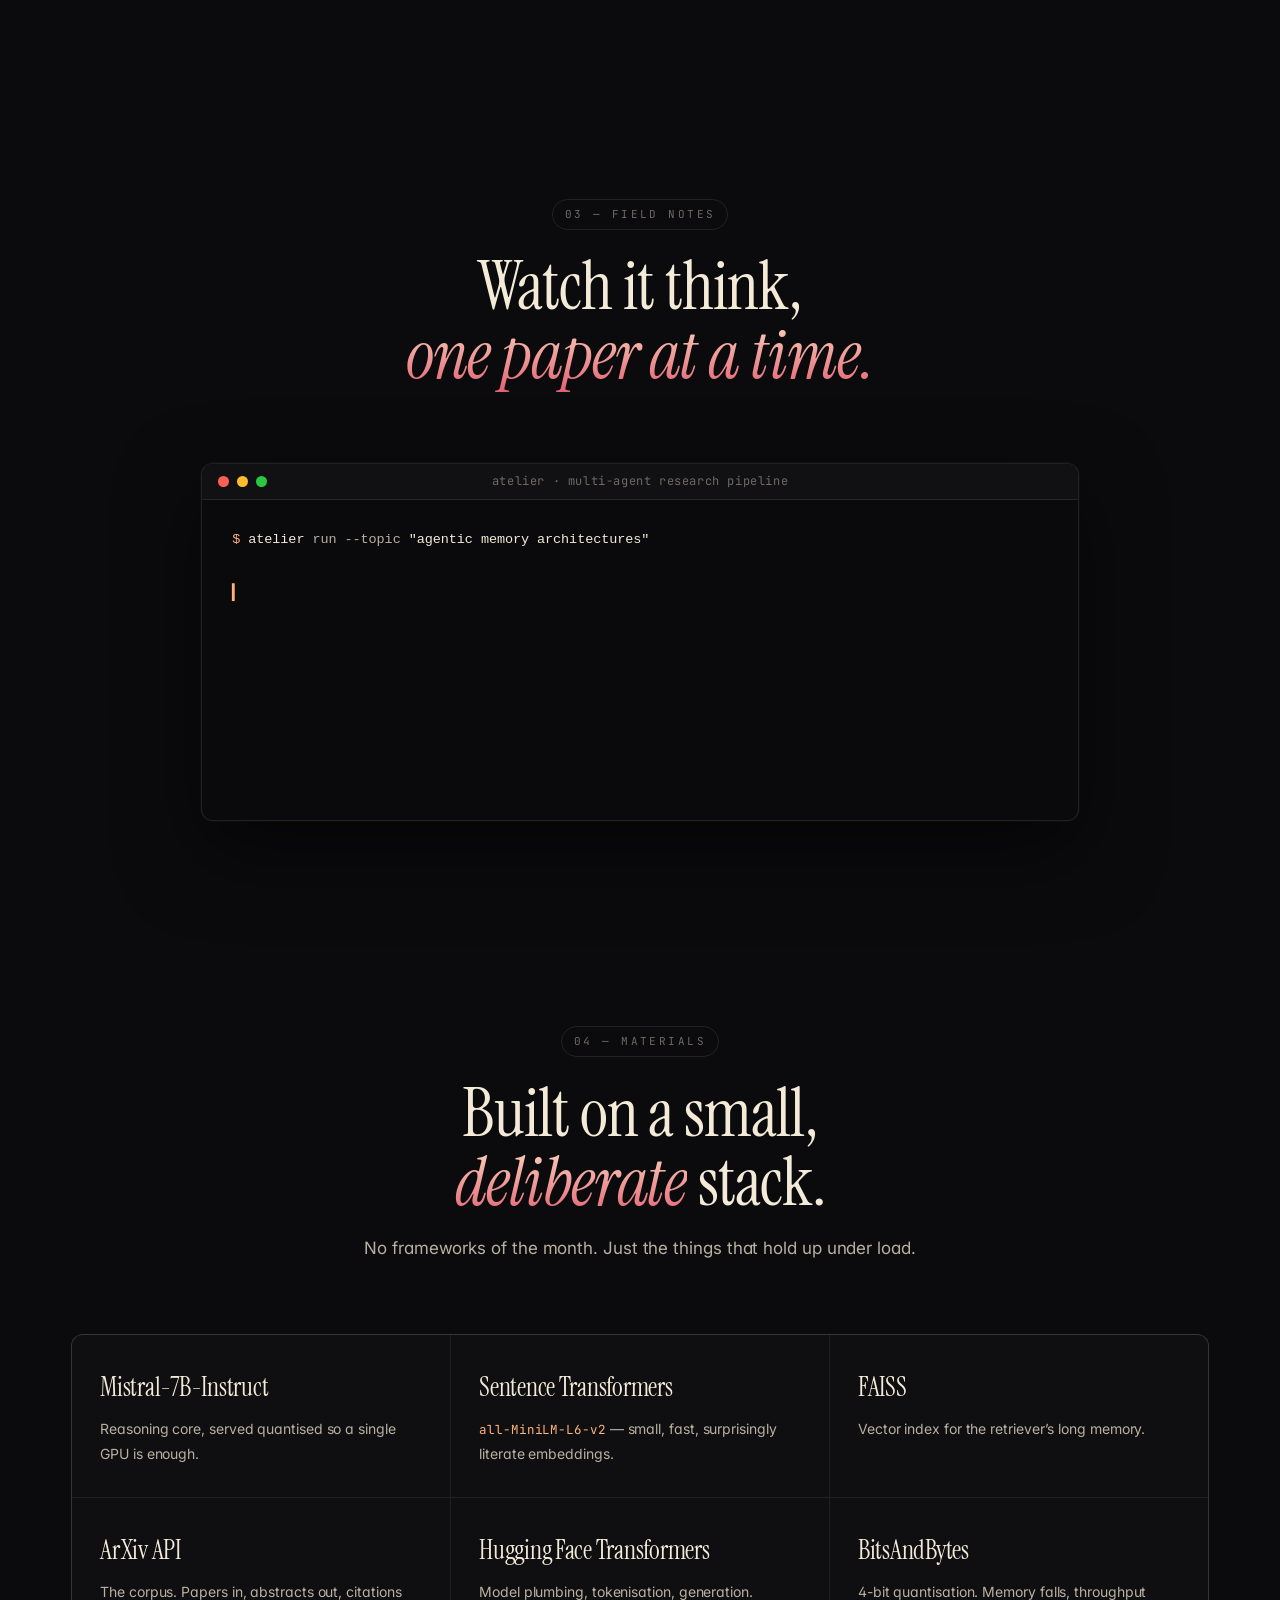
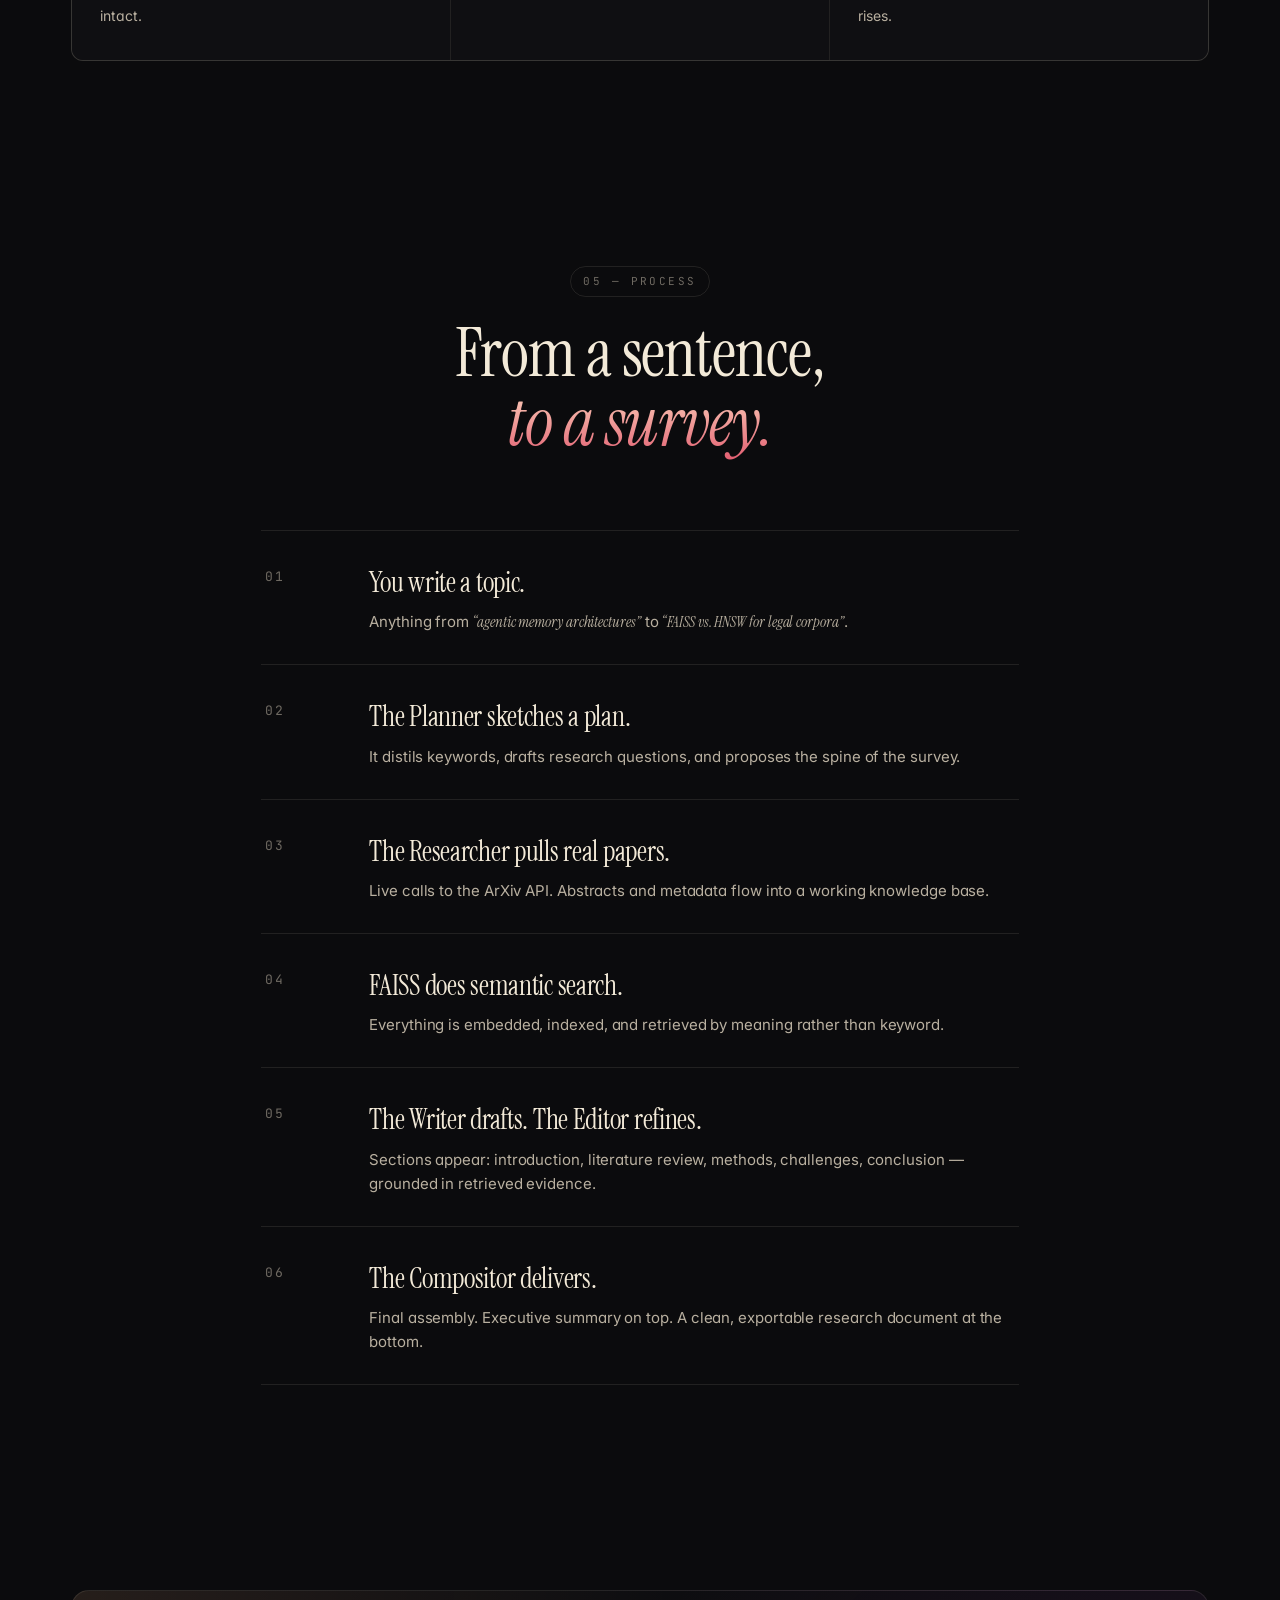
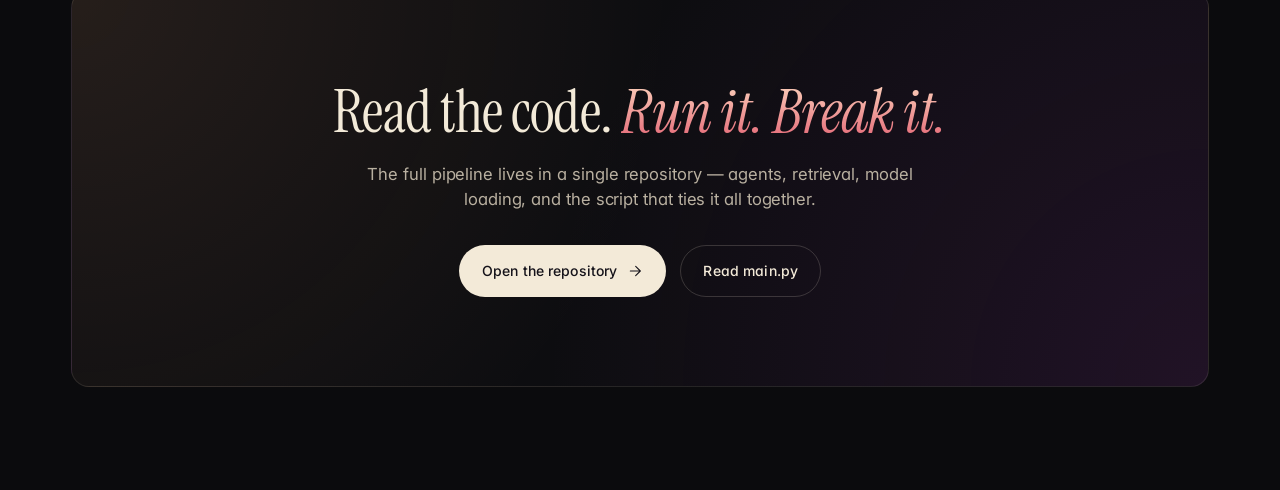
==== commit 05d211fe: "Pare hero down to the headline; switch to Fraunces" ====
--- a/index.html
+++ b/index.html
@@ -12,7 +12,7 @@
 
 <link rel="preconnect" href="https://fonts.googleapis.com" />
 <link rel="preconnect" href="https://fonts.gstatic.com" crossorigin />
-<link href="https://fonts.googleapis.com/css2?family=Instrument+Serif:ital@0;1&family=Inter:wght@300;400;500;600&family=JetBrains+Mono:wght@400;500&display=swap" rel="stylesheet" />
+<link href="https://fonts.googleapis.com/css2?family=Fraunces:opsz,wght,SOFT@9..144,300..700,0..100&family=Instrument+Serif:ital@0;1&family=Inter:wght@300;400;500;600&family=JetBrains+Mono:wght@400;500&display=swap" rel="stylesheet" />
 
 <link rel="stylesheet" href="./style.css" />
 <link rel="icon" href="data:image/svg+xml,%3Csvg xmlns='http://www.w3.org/2000/svg' viewBox='0 0 32 32'%3E%3Cdefs%3E%3CradialGradient id='g' cx='0.5' cy='0.5' r='0.5'%3E%3Cstop offset='0%25' stop-color='%23ffb37a'/%3E%3Cstop offset='55%25' stop-color='%23e0556b'/%3E%3Cstop offset='100%25' stop-color='%237a2a8a'/%3E%3C/radialGradient%3E%3C/defs%3E%3Ccircle cx='16' cy='16' r='13' fill='url(%23g)'/%3E%3C/svg%3E" />
@@ -72,35 +72,11 @@
     <div class="orb orb-b" aria-hidden="true"></div>
     <div class="orb orb-c" aria-hidden="true"></div>
 
-    <div class="hero-eyebrow">
-      <span class="dot"></span>
-      <span>Another AI thing — <em>but actually new.</em></span>
-    </div>
-
     <h1 class="hero-title">
-      <span class="line"><span>A&nbsp;quiet</span></span>
-      <span class="line"><span><em>research&nbsp;agency</em></span></span>
-      <span class="line"><span>made&nbsp;of&nbsp;<span class="grad">six&nbsp;agents</span>.</span></span>
+      <span class="line">A quiet</span>
+      <span class="line">research agency</span>
+      <span class="line">made of <span class="grad">six agents</span>.</span>
     </h1>
-
-    <p class="hero-lede">
-      A multi-agent pipeline that reads ArXiv, thinks in vectors, and writes
-      citation-grounded literature surveys — all in one breath. Built on
-      Mistral-7B, FAISS, and a thoughtful chain of LLMs that argue with each other
-      so you don&rsquo;t have to.
-    </p>
-
-    <div class="hero-cta">
-      <a class="btn-primary" href="#studio">
-        <span class="btn-label">Try the studio</span>
-        <span class="btn-icon" aria-hidden="true">
-          <svg viewBox="0 0 24 24" width="16" height="16"><path d="M5 12h14M13 5l7 7-7 7" fill="none" stroke="currentColor" stroke-width="1.6" stroke-linecap="round" stroke-linejoin="round"/></svg>
-        </span>
-      </a>
-      <a class="btn-ghost" href="https://github.com/hrishitapanjetha/Multi-Agent-Research-Pipeline-using-LLM-and-RAG" target="_blank" rel="noopener">
-        <span>View on GitHub</span>
-      </a>
-    </div>
 
     <!-- scroll hint -->
     <div class="scroll-hint" aria-hidden="true">
--- a/style.css
+++ b/style.css
@@ -199,73 +199,39 @@
 @keyframes float-b { from { transform: translate(0,0) scale(1); } to { transform: translate(-50px, 40px) scale(1.08); } }
 @keyframes float-c { from { transform: translate(0,0) scale(1); } to { transform: translate(20px, -50px) scale(1.06); } }
 
-.hero-eyebrow {
-  display: inline-flex; align-items: center; gap: 10px;
-  padding: 8px 16px;
-  border: 1px solid var(--line);
-  border-radius: 999px;
-  background: rgba(243, 234, 216, 0.02);
-  color: var(--ink-dim);
-  font-size: 12.5px;
-  letter-spacing: 0.04em;
-  margin-bottom: 36px;
-  backdrop-filter: blur(8px);
-  -webkit-backdrop-filter: blur(8px);
-}
-.hero-eyebrow .dot {
-  width: 6px; height: 6px; border-radius: 50%;
-  background: var(--grad-warm);
-  box-shadow: 0 0 12px rgba(255, 179, 122, 0.9);
-  animation: pulse 2s ease-in-out infinite;
-}
-@keyframes pulse { 0%, 100% { opacity: 1; } 50% { opacity: 0.4; } }
-
 .hero-title {
-  font-family: var(--serif);
-  font-weight: 400;
-  font-size: clamp(46px, 9vw, 132px);
-  line-height: 0.98;
-  letter-spacing: -0.025em;
-  margin: 0 0 32px;
-  max-width: 1100px;
-}
-.hero-title .line { display: block; overflow: hidden; }
-.hero-title .line > span {
-  display: inline-block;
-  transform: translateY(110%);
+  font-family: "Fraunces", "Instrument Serif", "Times New Roman", serif;
+  font-weight: 400;
+  font-variation-settings: "opsz" 144, "SOFT" 30, "wght" 380;
+  font-size: clamp(48px, 10vw, 148px);
+  line-height: 1.02;
+  letter-spacing: -0.035em;
+  margin: 0;
+  text-align: center;
+  display: flex;
+  flex-direction: column;
+  align-items: center;
+  gap: 0;
+  max-width: min(1100px, 92vw);
+}
+.hero-title .line {
+  display: block;
+  overflow: hidden;
+  white-space: nowrap;
   opacity: 0;
+  transform: translateY(28px);
   animation: rise 1.1s var(--ease) forwards;
 }
-.hero-title .line:nth-child(1) > span { animation-delay: .15s; }
-.hero-title .line:nth-child(2) > span { animation-delay: .30s; }
-.hero-title .line:nth-child(3) > span { animation-delay: .45s; }
+.hero-title .line:nth-child(1) { animation-delay: .15s; }
+.hero-title .line:nth-child(2) { animation-delay: .30s; }
+.hero-title .line:nth-child(3) { animation-delay: .45s; }
 @keyframes rise { to { transform: translateY(0); opacity: 1; } }
+@keyframes fadein { to { opacity: 1; } }
 
 .hero-title .grad {
   background: var(--grad);
   -webkit-background-clip: text; background-clip: text;
   color: transparent;
-  position: relative;
-}
-
-.hero-lede {
-  color: var(--ink-dim);
-  font-size: clamp(15px, 1.4vw, 18px);
-  line-height: 1.65;
-  max-width: 640px;
-  margin: 0 auto 40px;
-  opacity: 0;
-  animation: fadein 1s var(--ease) .8s forwards;
-}
-@keyframes fadein { to { opacity: 1; } }
-
-.hero-cta {
-  display: flex; gap: 14px;
-  align-items: center;
-  flex-wrap: wrap;
-  justify-content: center;
-  opacity: 0;
-  animation: fadein 1s var(--ease) 1s forwards;
 }
 
 /* buttons */
@@ -1053,6 +1019,6 @@
     animation-iteration-count: 1 !important;
     transition-duration: 0.001ms !important;
   }
-  .hero-title .line > span { transform: none; opacity: 1; }
-  .hero-lede, .hero-cta, .scroll-hint { opacity: 1; }
-}
+  .hero-title .line { transform: none; opacity: 1; }
+  .scroll-hint { opacity: 1; }
+}
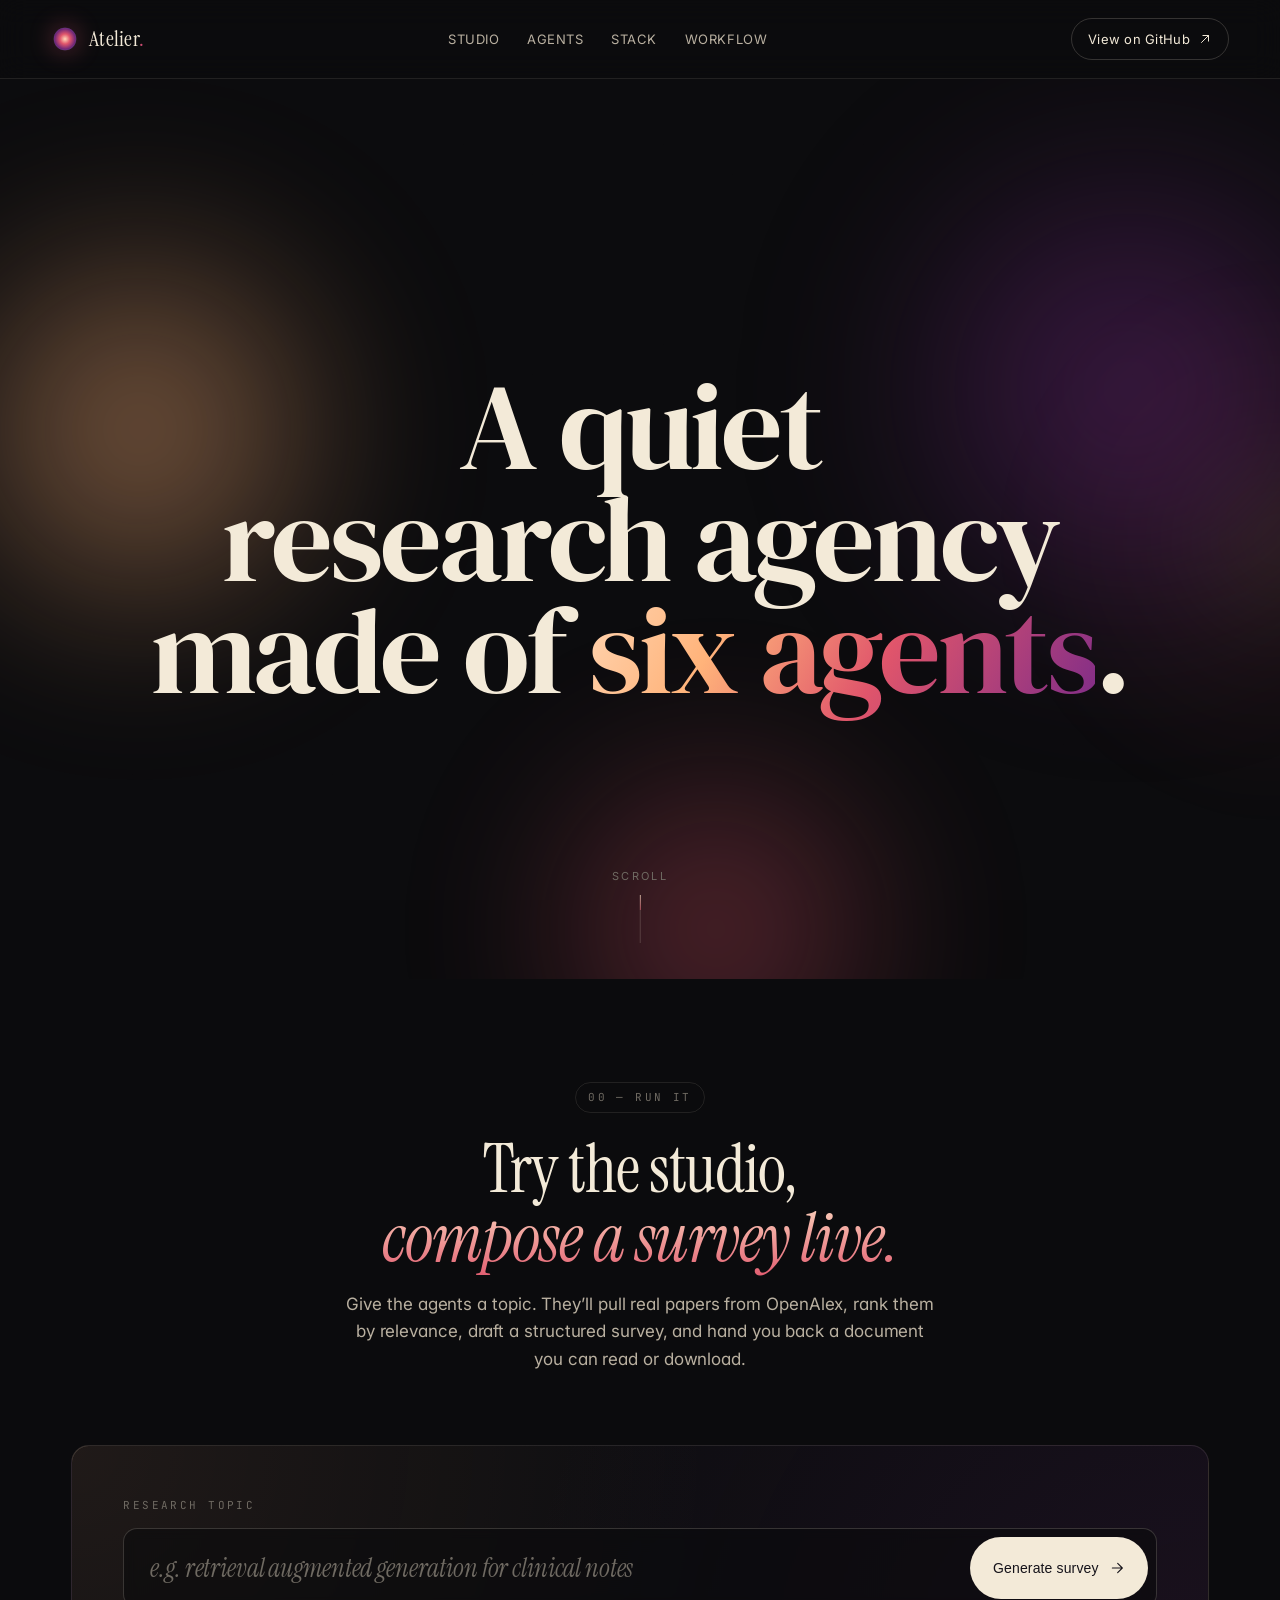
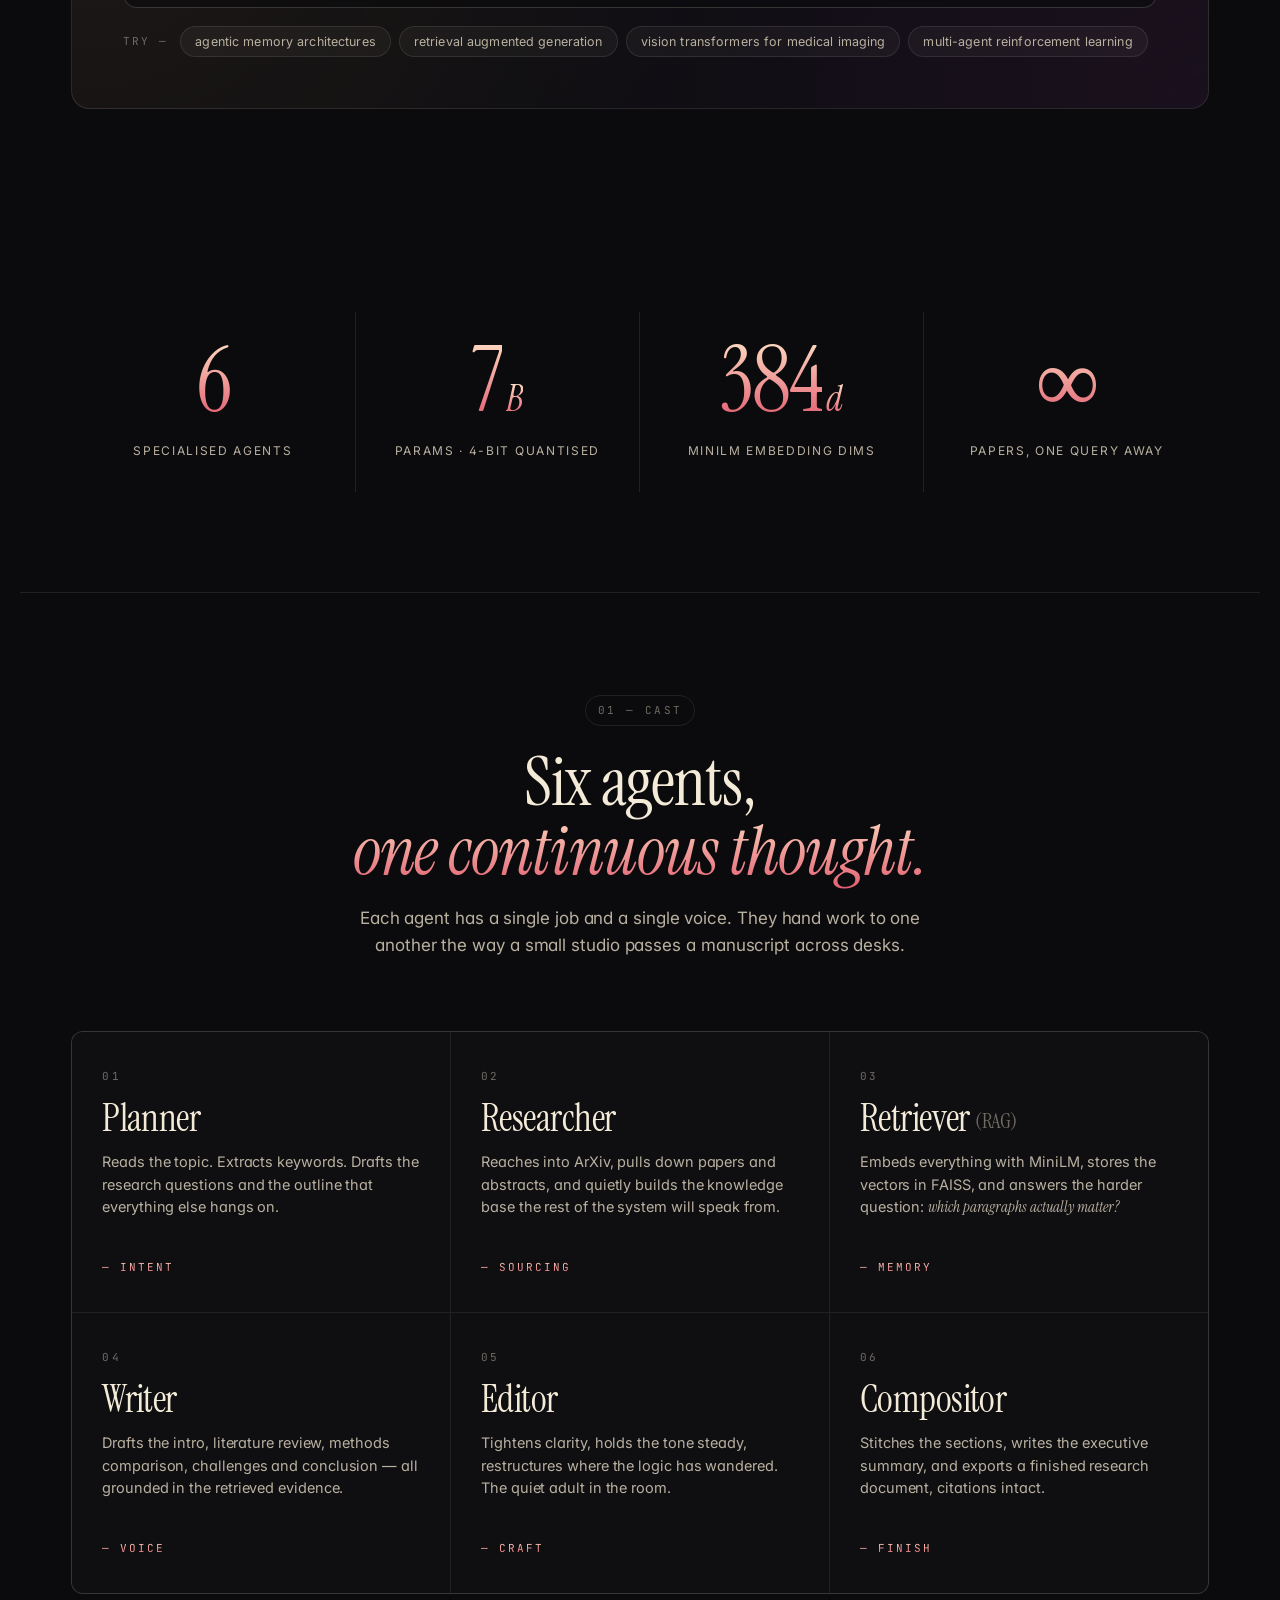
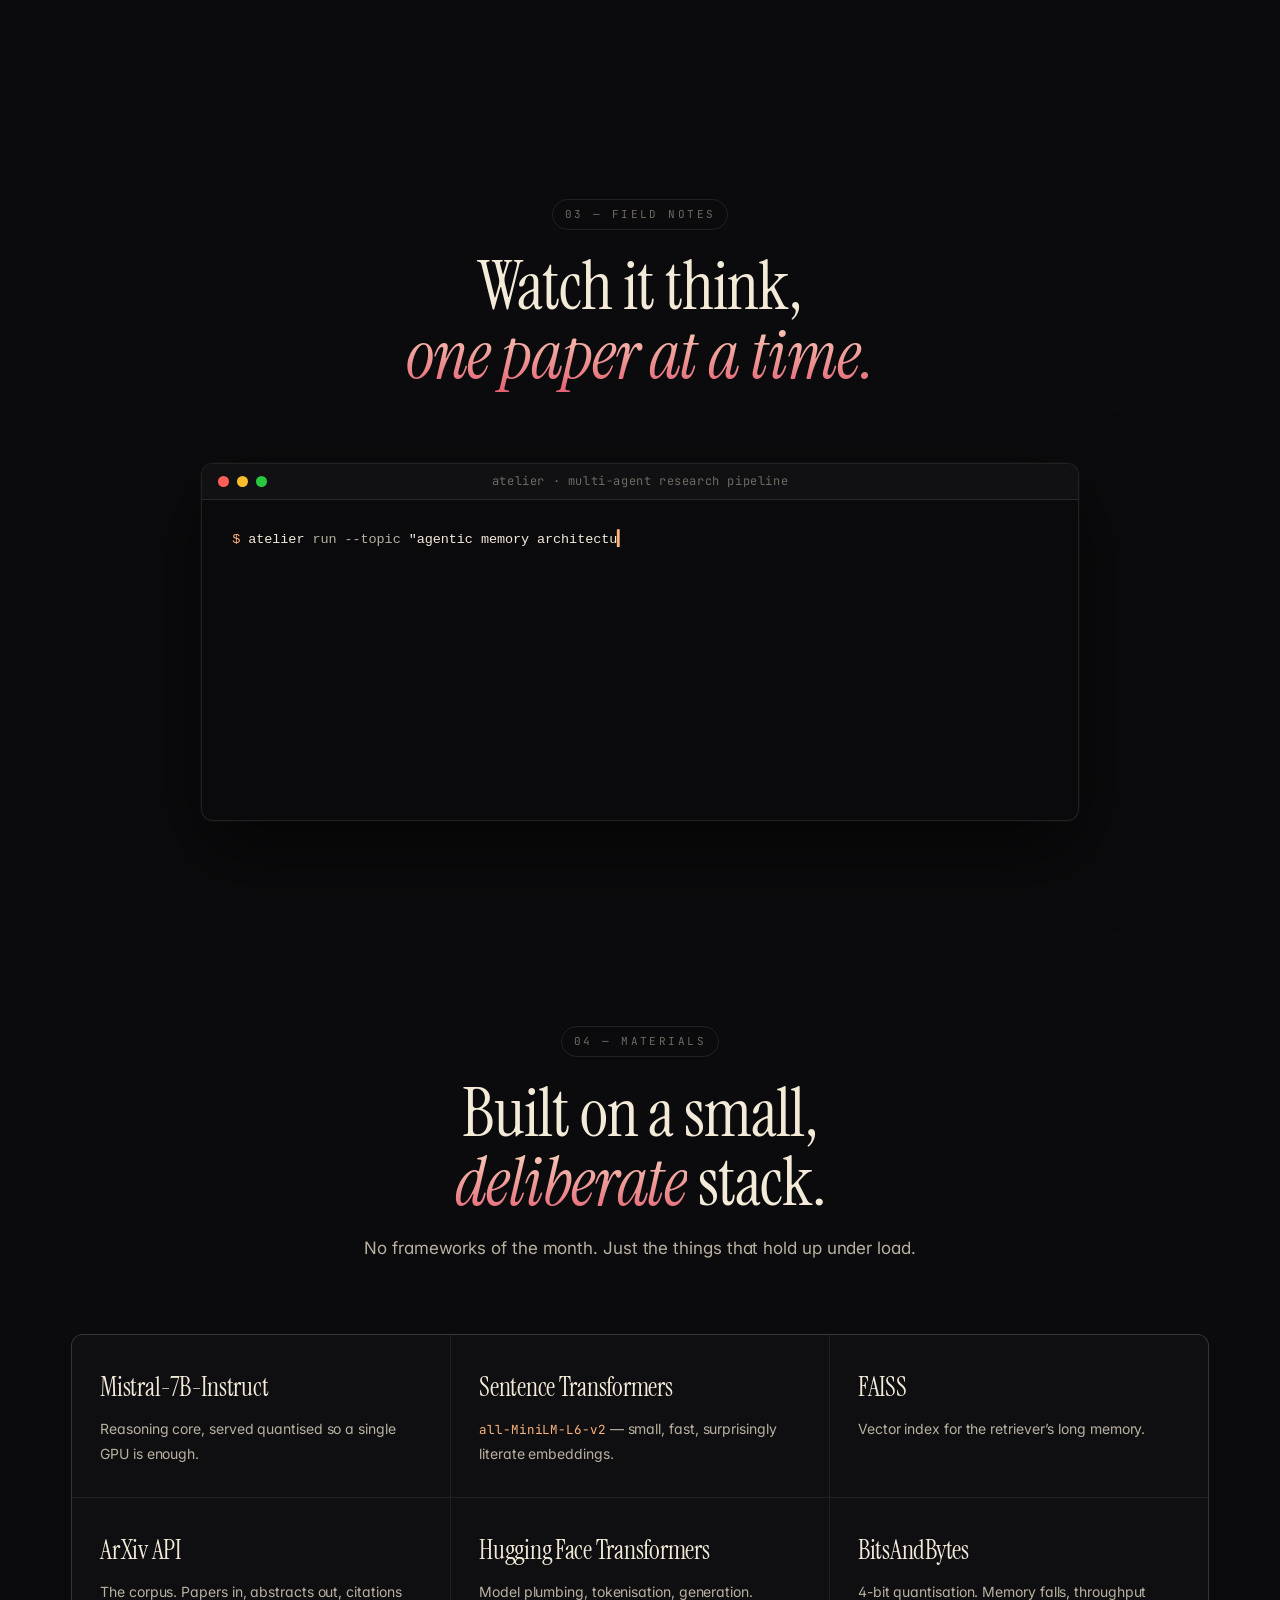
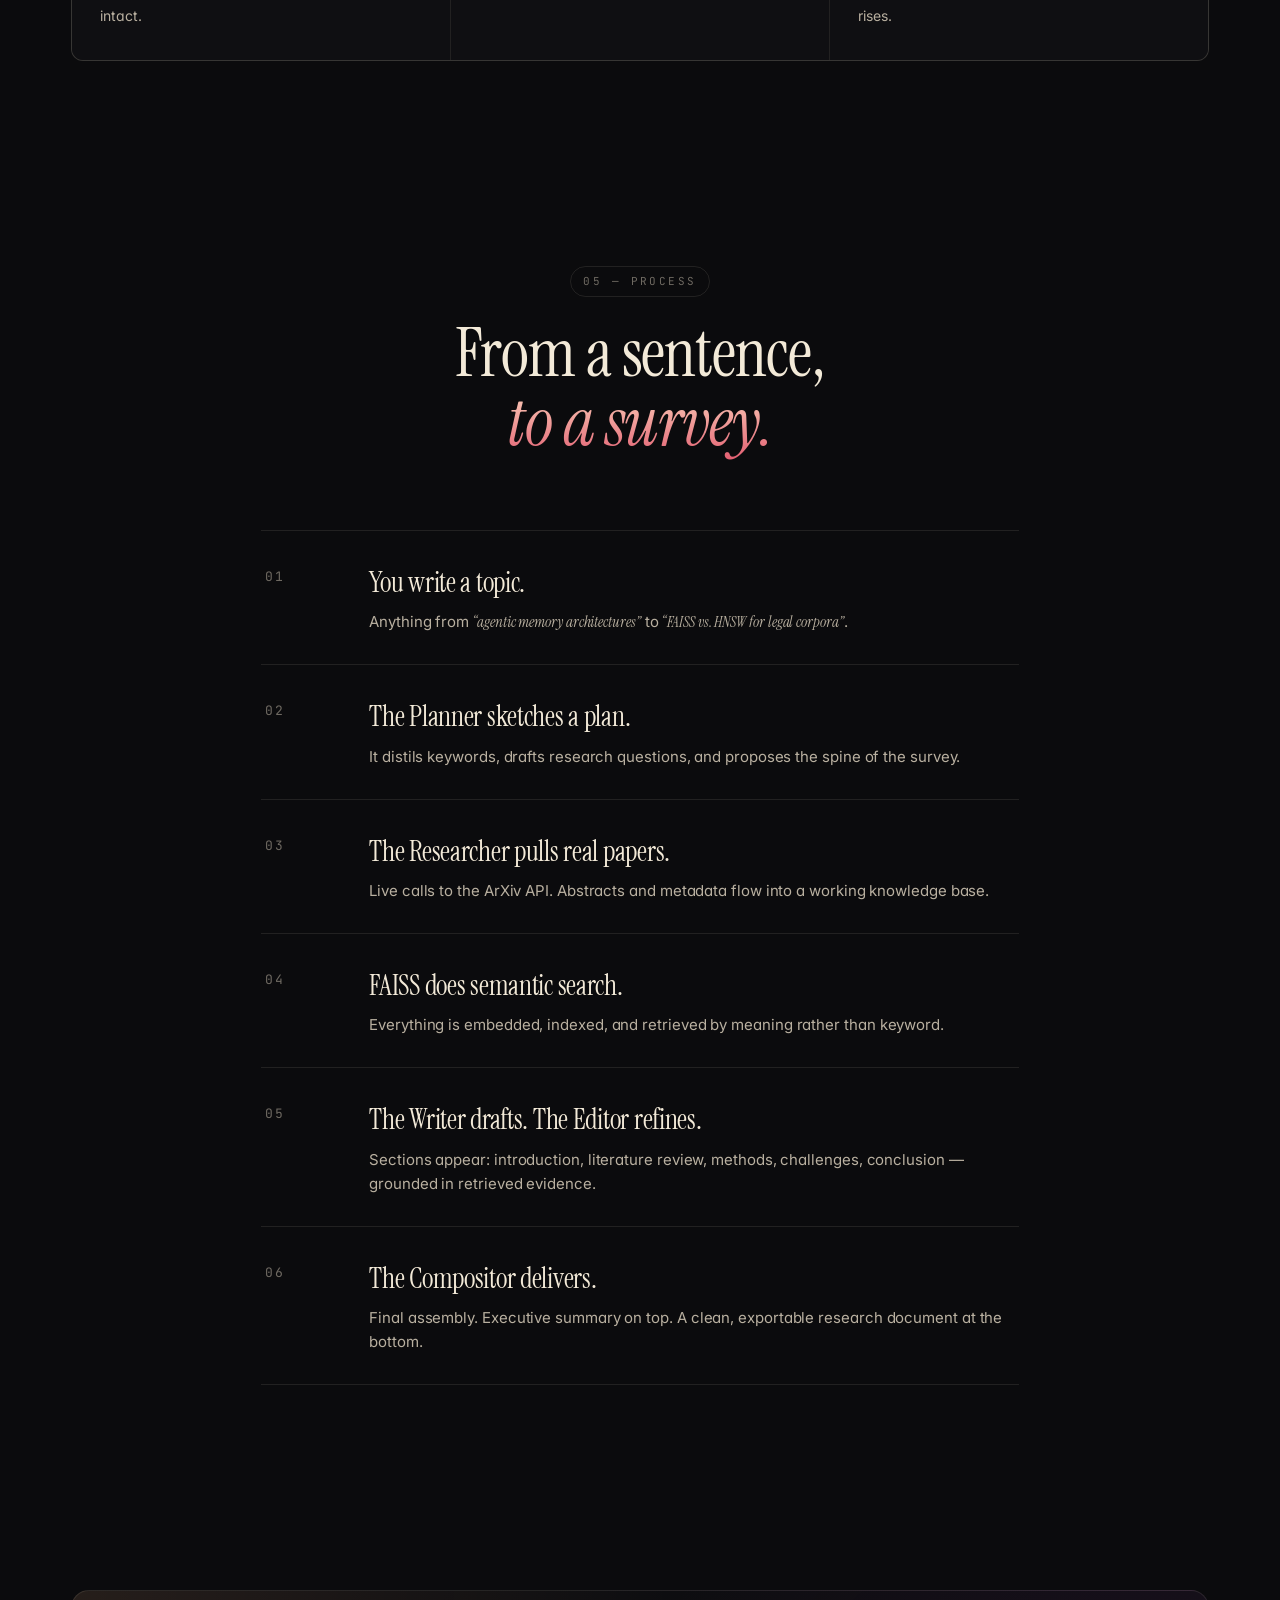
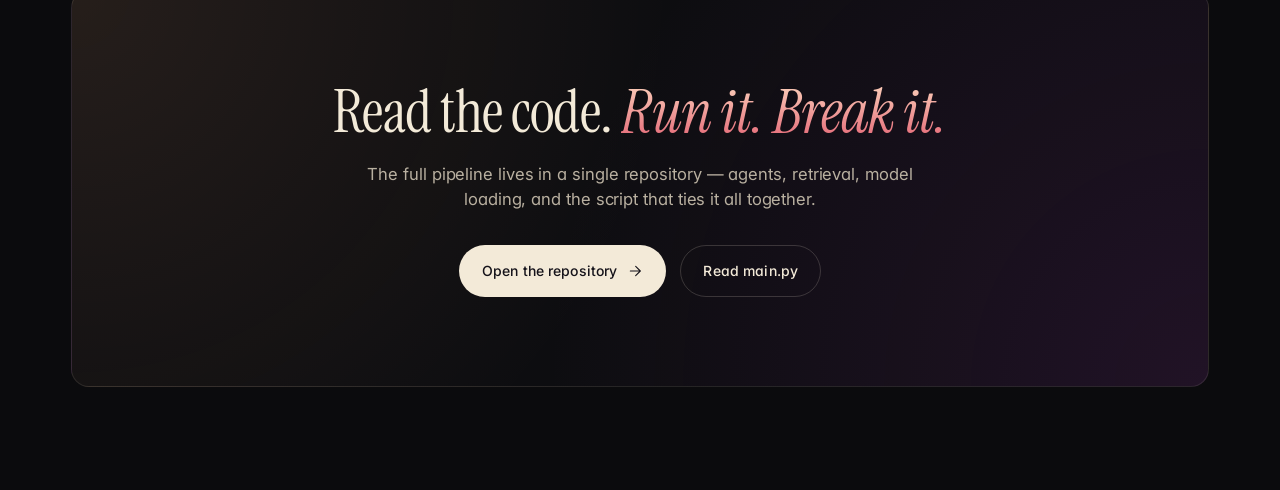
==== commit 55f5f801: "Swap hero face to DM Serif Display, tighten line-height" ====
--- a/index.html
+++ b/index.html
@@ -12,7 +12,7 @@
 
 <link rel="preconnect" href="https://fonts.googleapis.com" />
 <link rel="preconnect" href="https://fonts.gstatic.com" crossorigin />
-<link href="https://fonts.googleapis.com/css2?family=Fraunces:opsz,wght,SOFT@9..144,300..700,0..100&family=Instrument+Serif:ital@0;1&family=Inter:wght@300;400;500;600&family=JetBrains+Mono:wght@400;500&display=swap" rel="stylesheet" />
+<link href="https://fonts.googleapis.com/css2?family=DM+Serif+Display:ital@0;1&family=Instrument+Serif:ital@0;1&family=Inter:wght@300;400;500;600&family=JetBrains+Mono:wght@400;500&display=swap" rel="stylesheet" />
 
 <link rel="stylesheet" href="./style.css" />
 <link rel="icon" href="data:image/svg+xml,%3Csvg xmlns='http://www.w3.org/2000/svg' viewBox='0 0 32 32'%3E%3Cdefs%3E%3CradialGradient id='g' cx='0.5' cy='0.5' r='0.5'%3E%3Cstop offset='0%25' stop-color='%23ffb37a'/%3E%3Cstop offset='55%25' stop-color='%23e0556b'/%3E%3Cstop offset='100%25' stop-color='%237a2a8a'/%3E%3C/radialGradient%3E%3C/defs%3E%3Ccircle cx='16' cy='16' r='13' fill='url(%23g)'/%3E%3C/svg%3E" />
--- a/style.css
+++ b/style.css
@@ -200,12 +200,11 @@
 @keyframes float-c { from { transform: translate(0,0) scale(1); } to { transform: translate(20px, -50px) scale(1.06); } }
 
 .hero-title {
-  font-family: "Fraunces", "Instrument Serif", "Times New Roman", serif;
-  font-weight: 400;
-  font-variation-settings: "opsz" 144, "SOFT" 30, "wght" 380;
-  font-size: clamp(48px, 10vw, 148px);
-  line-height: 1.02;
-  letter-spacing: -0.035em;
+  font-family: "DM Serif Display", "Instrument Serif", "Times New Roman", serif;
+  font-weight: 400;
+  font-size: clamp(48px, 9.5vw, 132px);
+  line-height: 0.92;
+  letter-spacing: -0.025em;
   margin: 0;
   text-align: center;
   display: flex;
@@ -213,10 +212,10 @@
   align-items: center;
   gap: 0;
   max-width: min(1100px, 92vw);
+  color: var(--ink);
 }
 .hero-title .line {
   display: block;
-  overflow: hidden;
   white-space: nowrap;
   opacity: 0;
   transform: translateY(28px);
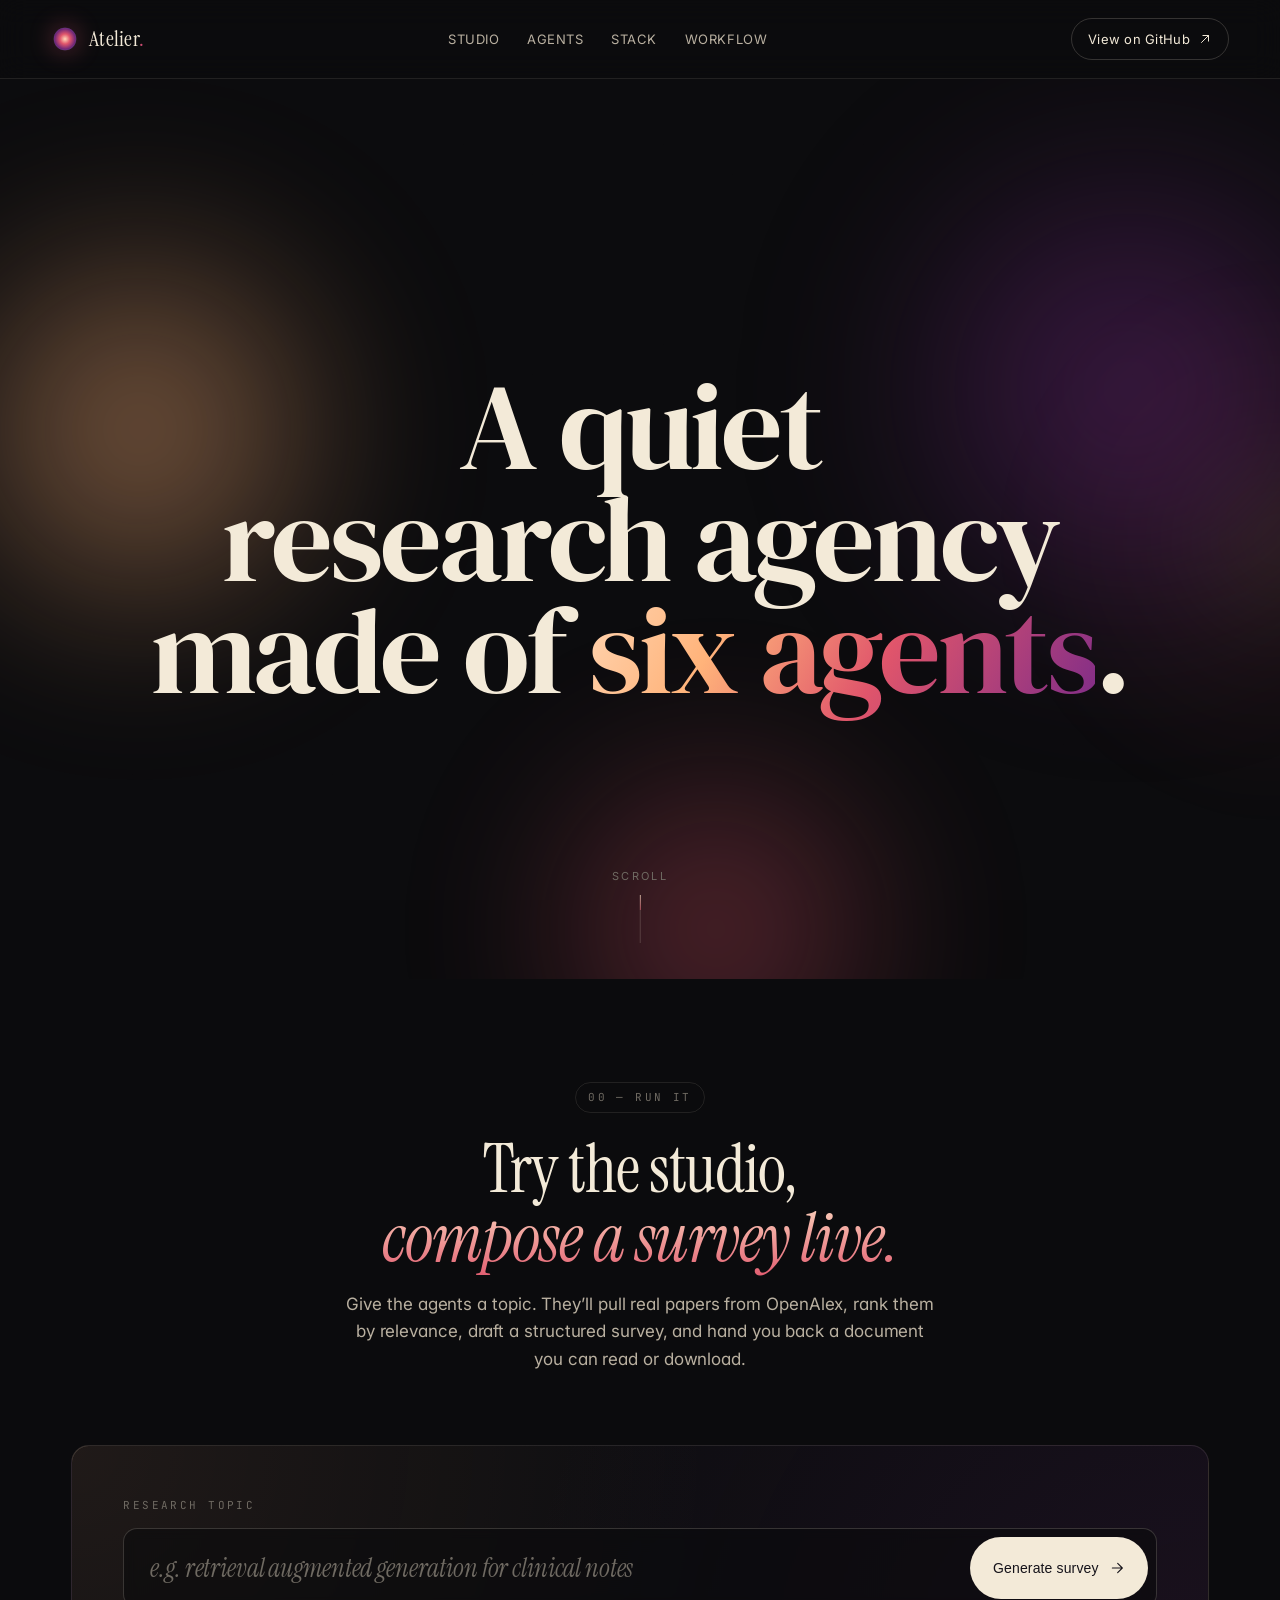
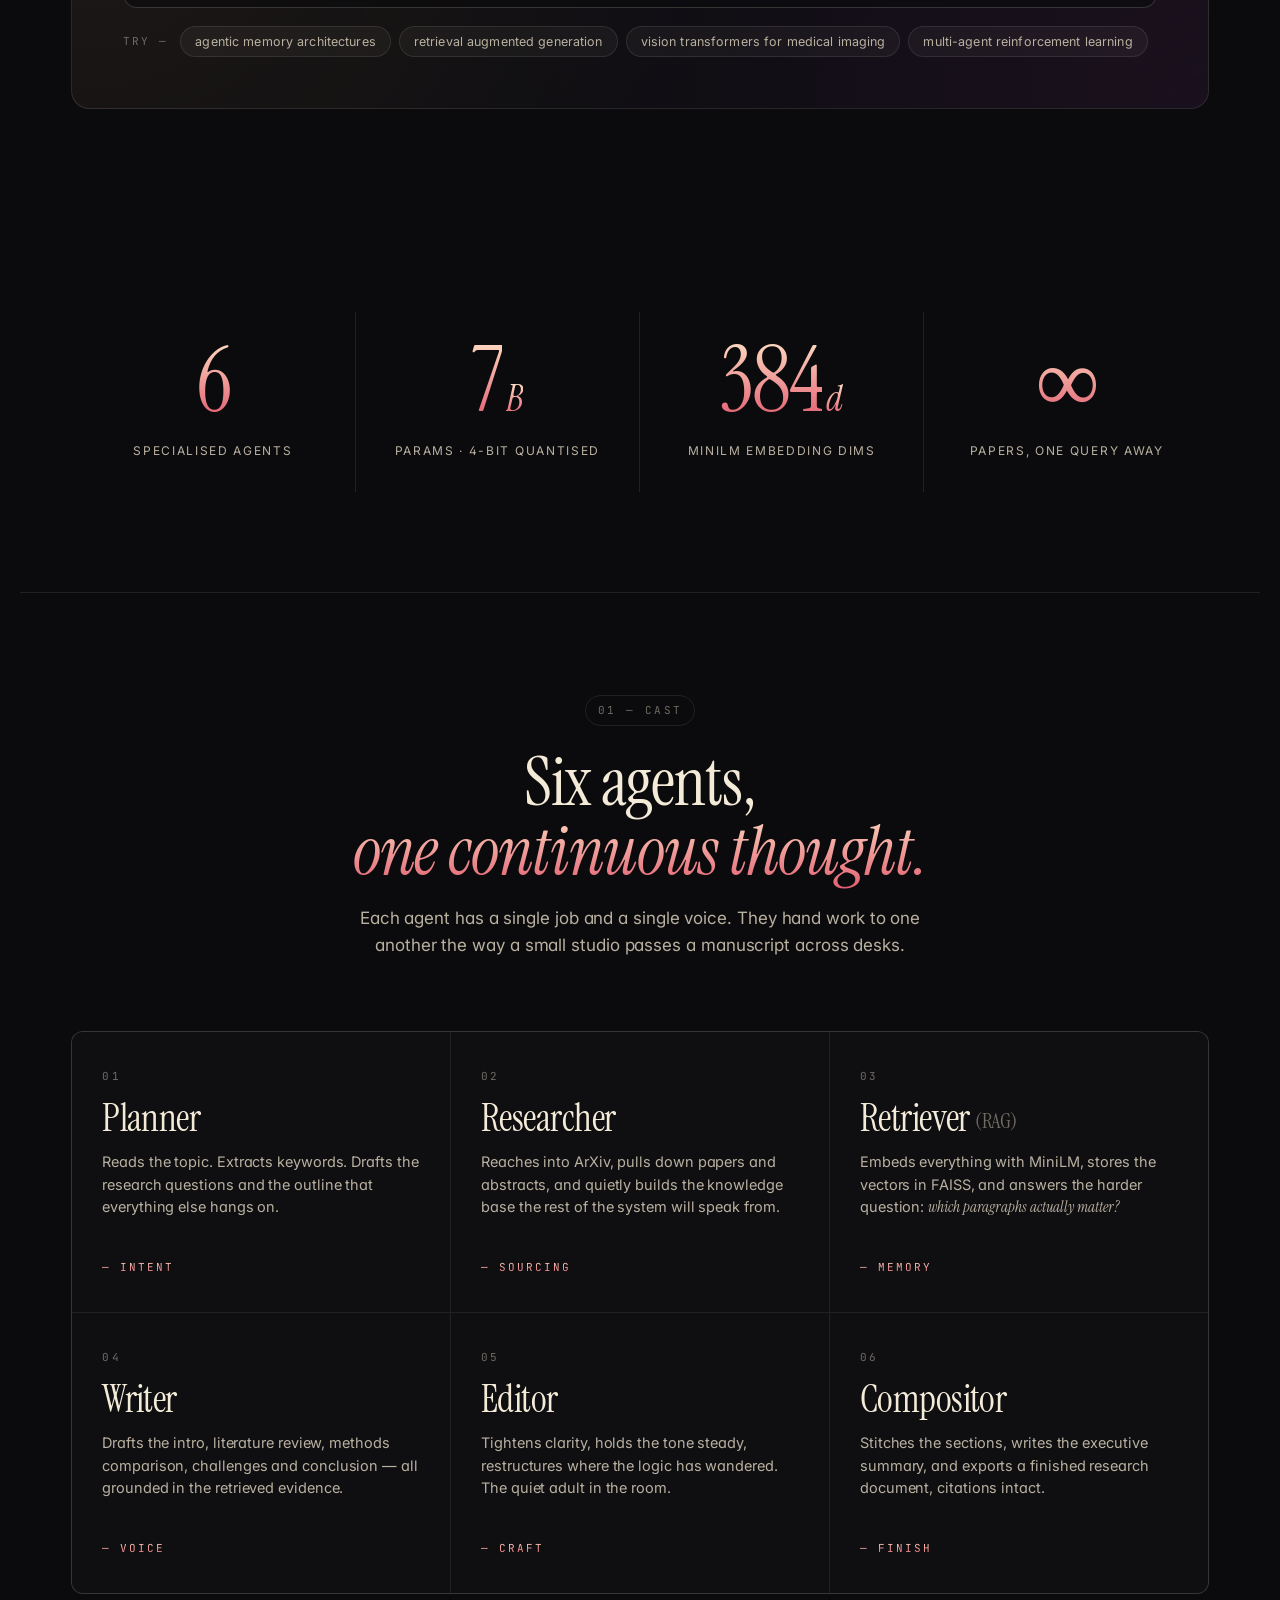
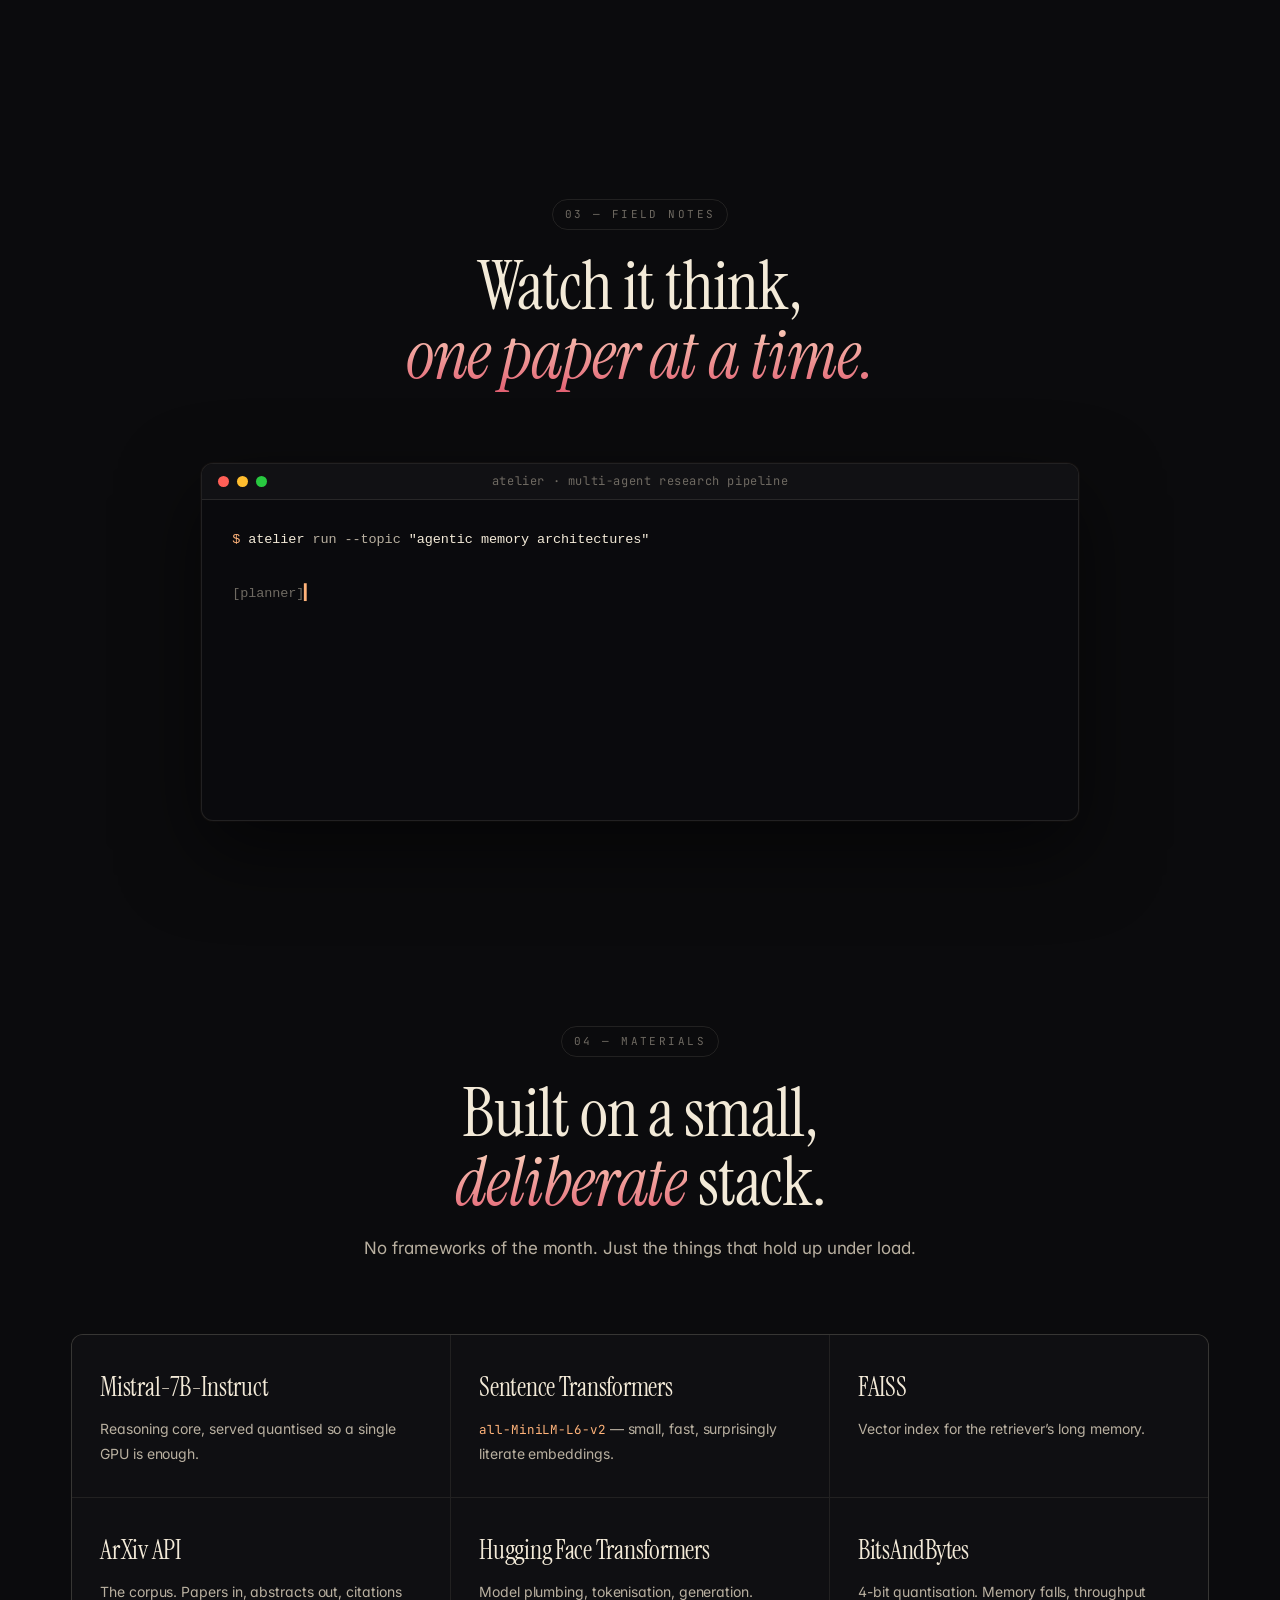
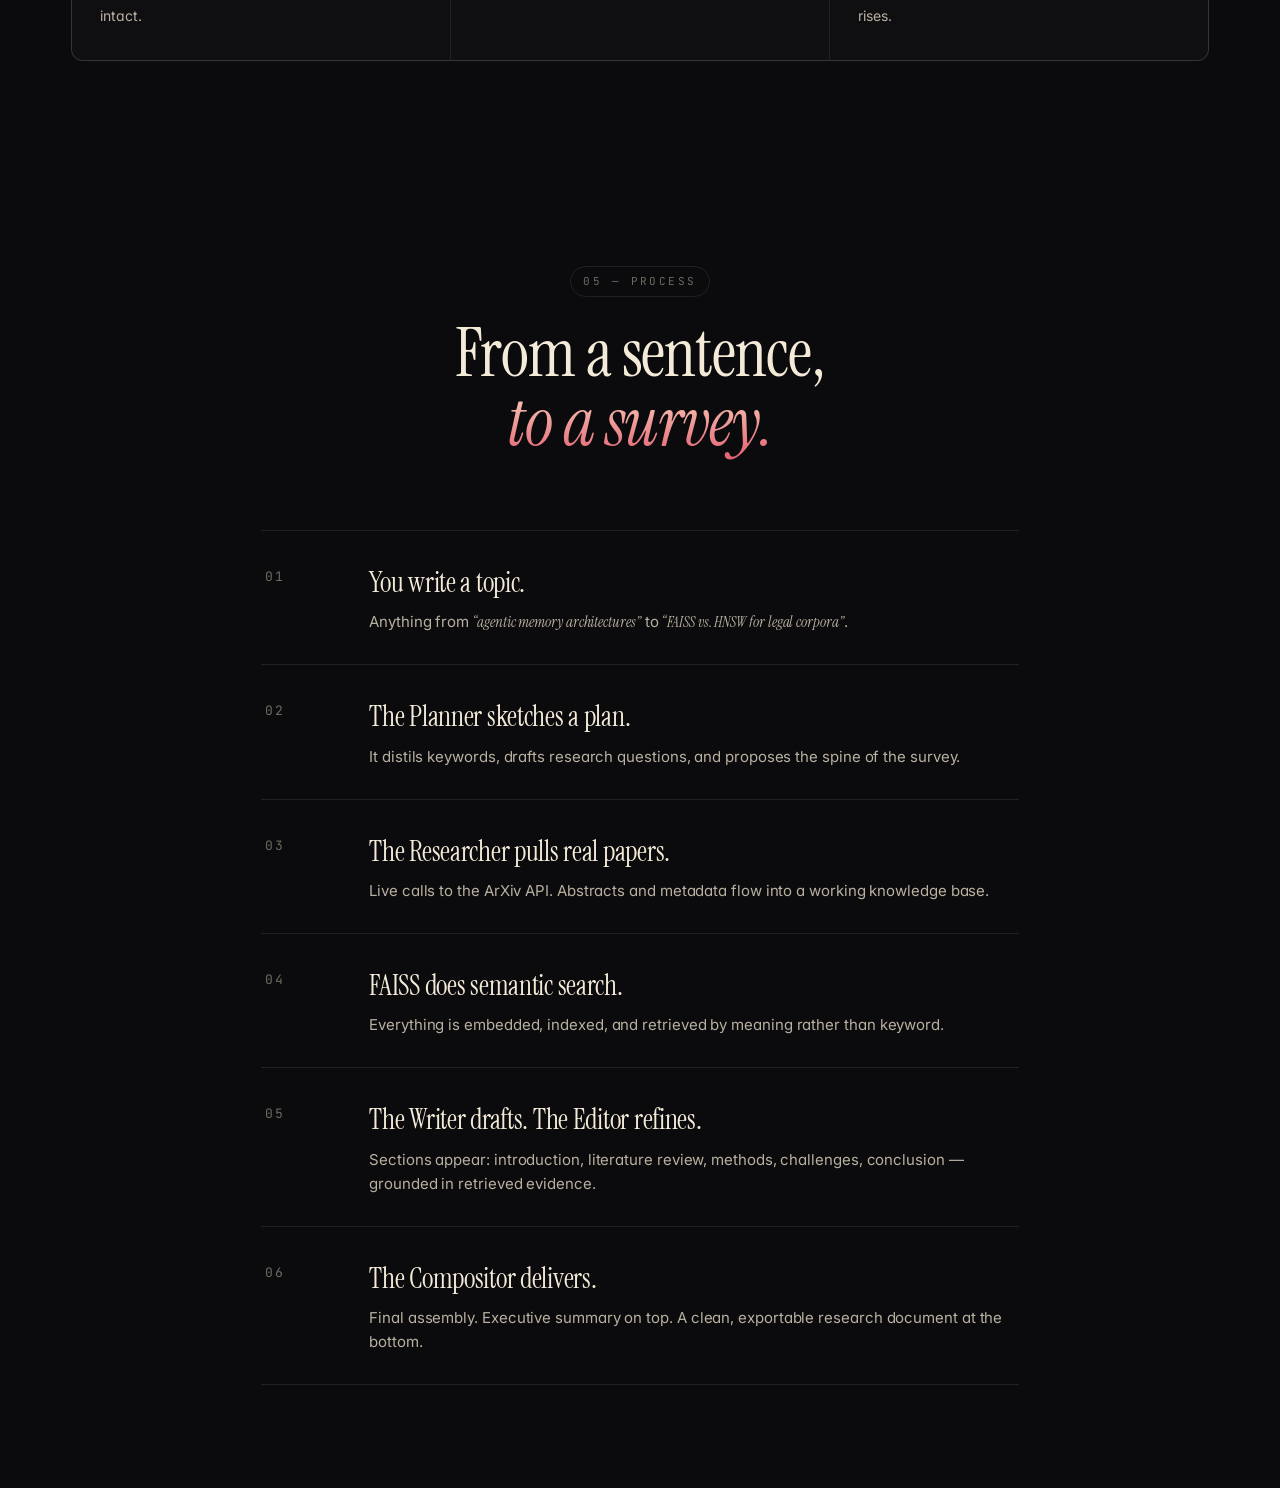
==== commit 125ee7c3: "Remove the closing CTA section" ====
--- a/index.html
+++ b/index.html
@@ -337,29 +337,6 @@
     </ol>
   </section>
 
-  <!-- ───────────────────  CTA  ─────────────────── -->
-  <section class="cta reveal">
-    <div class="cta-inner">
-      <h2 class="cta-title">
-        Read the code. <em>Run it. Break it.</em>
-      </h2>
-      <p class="cta-sub">
-        The full pipeline lives in a single repository — agents, retrieval,
-        model loading, and the script that ties it all together.
-      </p>
-      <div class="cta-row">
-        <a class="btn-primary" href="https://github.com/hrishitapanjetha/Multi-Agent-Research-Pipeline-using-LLM-and-RAG" target="_blank" rel="noopener">
-          <span class="btn-label">Open the repository</span>
-          <span class="btn-icon" aria-hidden="true">
-            <svg viewBox="0 0 24 24" width="16" height="16"><path d="M5 12h14M13 5l7 7-7 7" fill="none" stroke="currentColor" stroke-width="1.6" stroke-linecap="round" stroke-linejoin="round"/></svg>
-          </span>
-        </a>
-        <a class="btn-ghost" href="https://github.com/hrishitapanjetha/Multi-Agent-Research-Pipeline-using-LLM-and-RAG/blob/main/main.py" target="_blank" rel="noopener">
-          <span>Read main.py</span>
-        </a>
-      </div>
-    </div>
-  </section>
 
 </main>
 
--- a/style.css
+++ b/style.css
@@ -554,51 +554,6 @@
 }
 
 /* ============================================================
-   CTA
-   ============================================================ */
-.cta { max-width: var(--maxw); margin: 0 auto; text-align: center; }
-.cta-inner {
-  position: relative;
-  border: 1px solid var(--line);
-  border-radius: 18px;
-  padding: clamp(50px, 7vw, 100px) clamp(28px, 5vw, 80px);
-  background:
-    radial-gradient(circle at 0% 0%, rgba(255, 179, 122, 0.10), transparent 50%),
-    radial-gradient(circle at 100% 100%, rgba(122, 42, 138, 0.18), transparent 55%),
-    #0d0d10;
-  overflow: hidden;
-}
-.cta-inner::after {
-  content: "";
-  position: absolute; inset: -1px;
-  border-radius: 18px;
-  padding: 1px;
-  background: linear-gradient(120deg, transparent 30%, rgba(255, 217, 184, 0.35), transparent 70%);
-  -webkit-mask: linear-gradient(#000 0 0) content-box, linear-gradient(#000 0 0);
-  -webkit-mask-composite: xor; mask-composite: exclude;
-  pointer-events: none;
-  opacity: 0.6;
-}
-.cta-title {
-  font-family: var(--serif);
-  font-weight: 400;
-  font-size: clamp(34px, 5vw, 60px);
-  line-height: 1.05;
-  margin: 0 0 18px;
-  letter-spacing: -0.015em;
-}
-.cta-title em { background: var(--grad-warm); -webkit-background-clip: text; background-clip: text; color: transparent; }
-.cta-sub {
-  color: var(--ink-dim);
-  font-size: clamp(15px, 1.3vw, 17px);
-  max-width: 560px;
-  margin: 0 auto 32px;
-}
-.cta-row {
-  display: flex; gap: 14px; justify-content: center; flex-wrap: wrap;
-}
-
-/* ============================================================
    STUDIO (working input + live progress + report viewer)
    ============================================================ */
 .studio { max-width: var(--maxw); margin: 0 auto; }
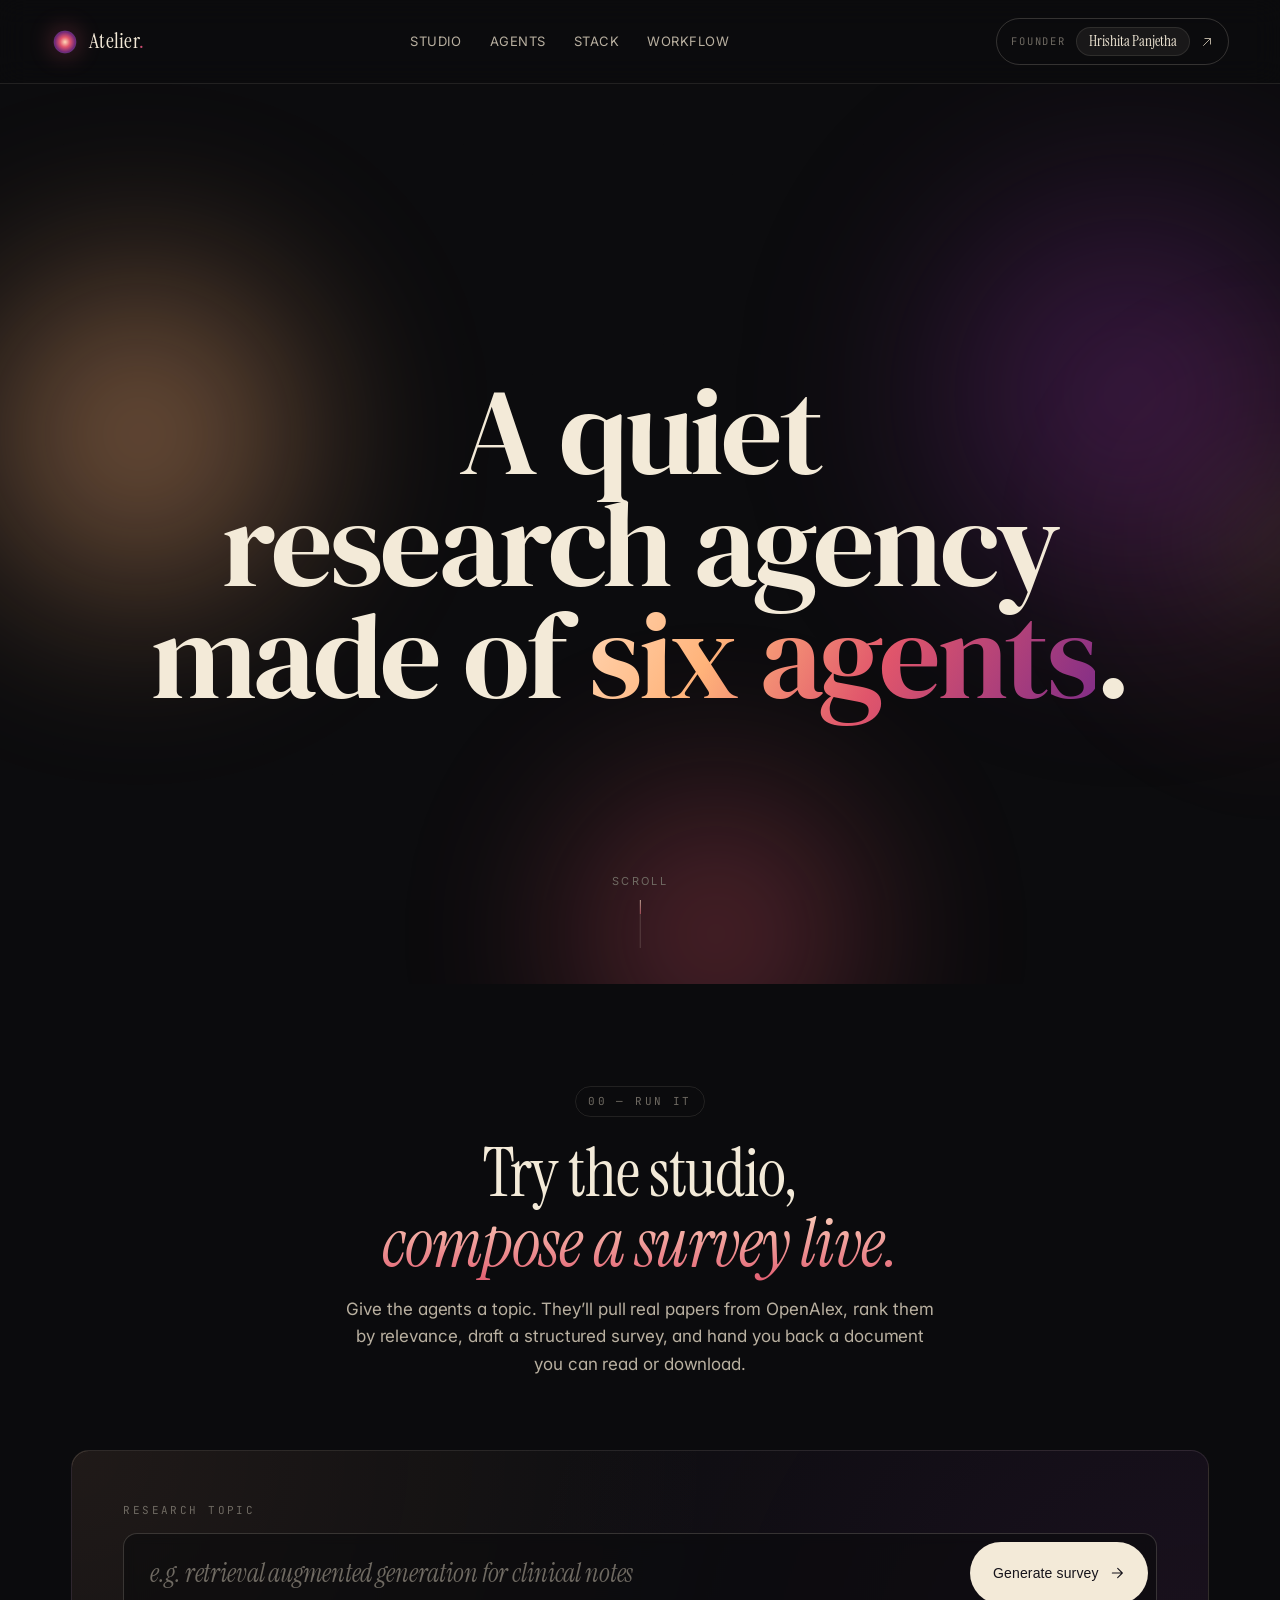
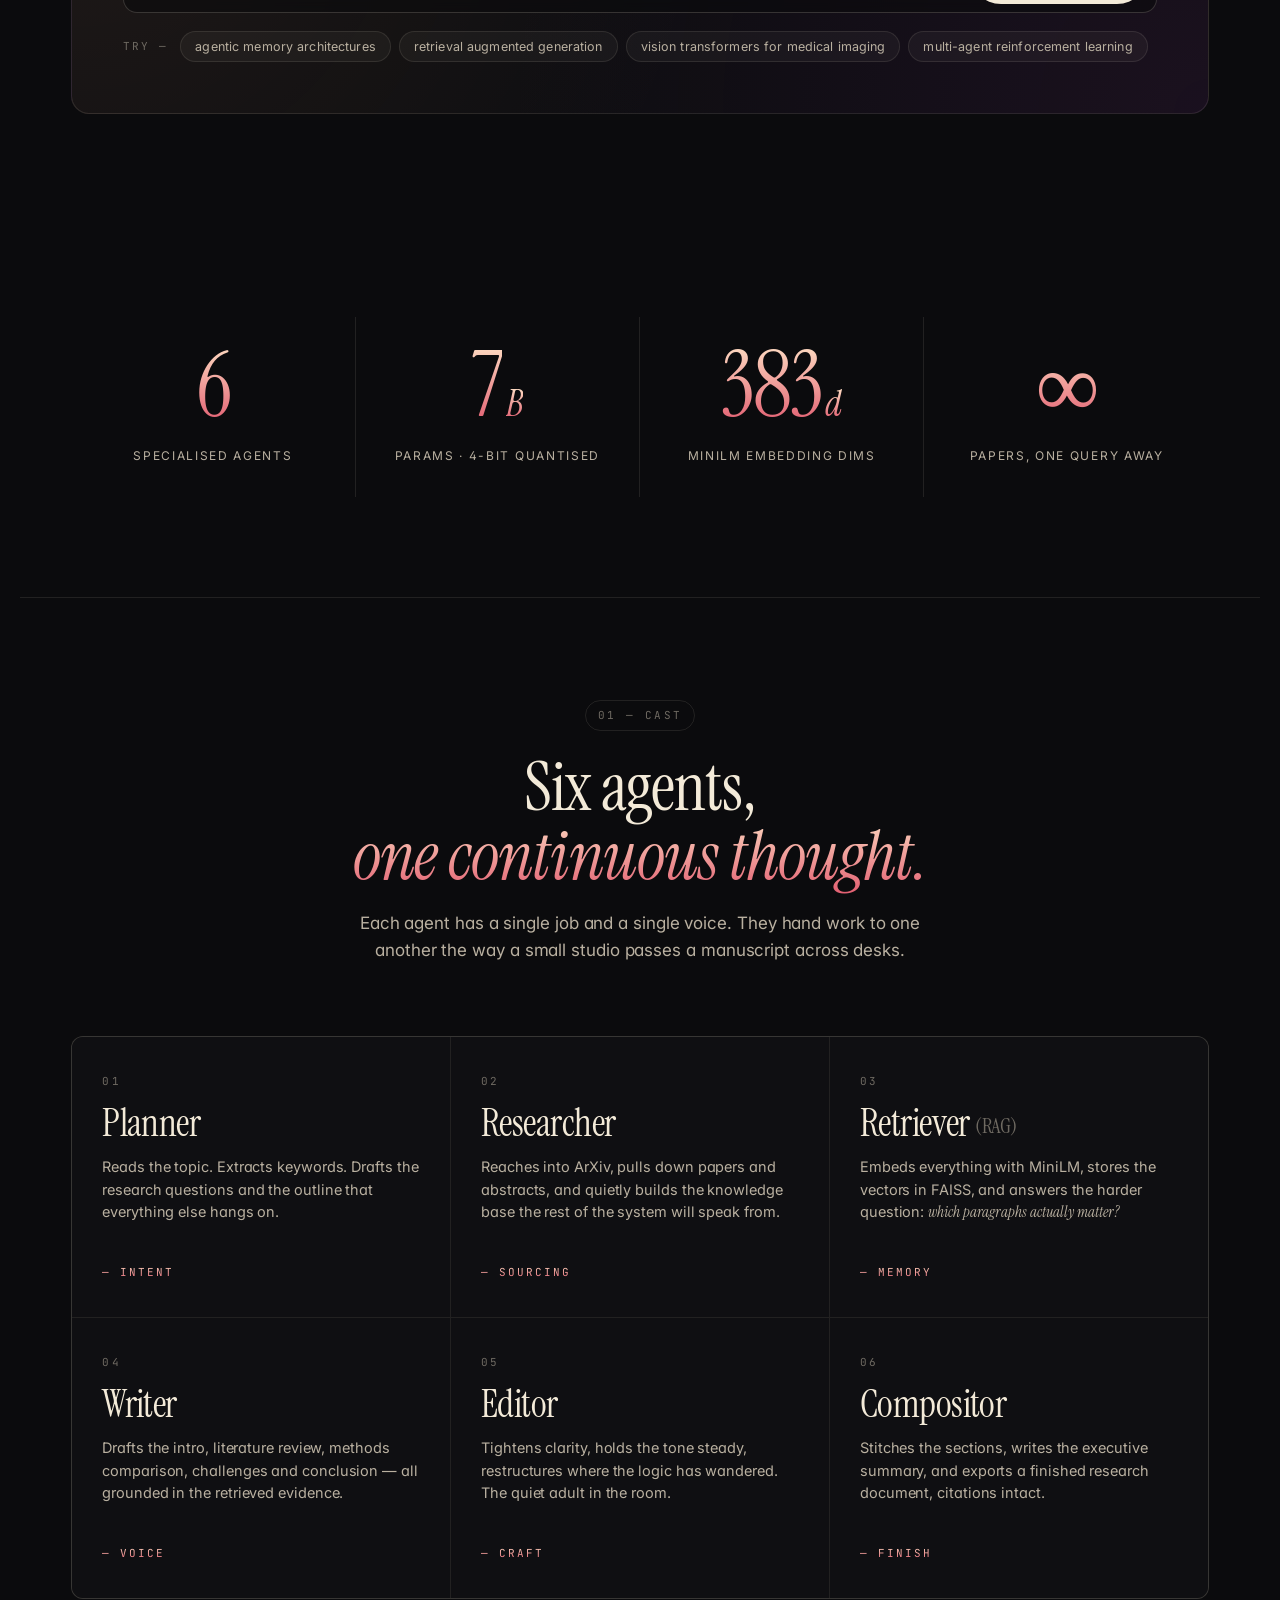
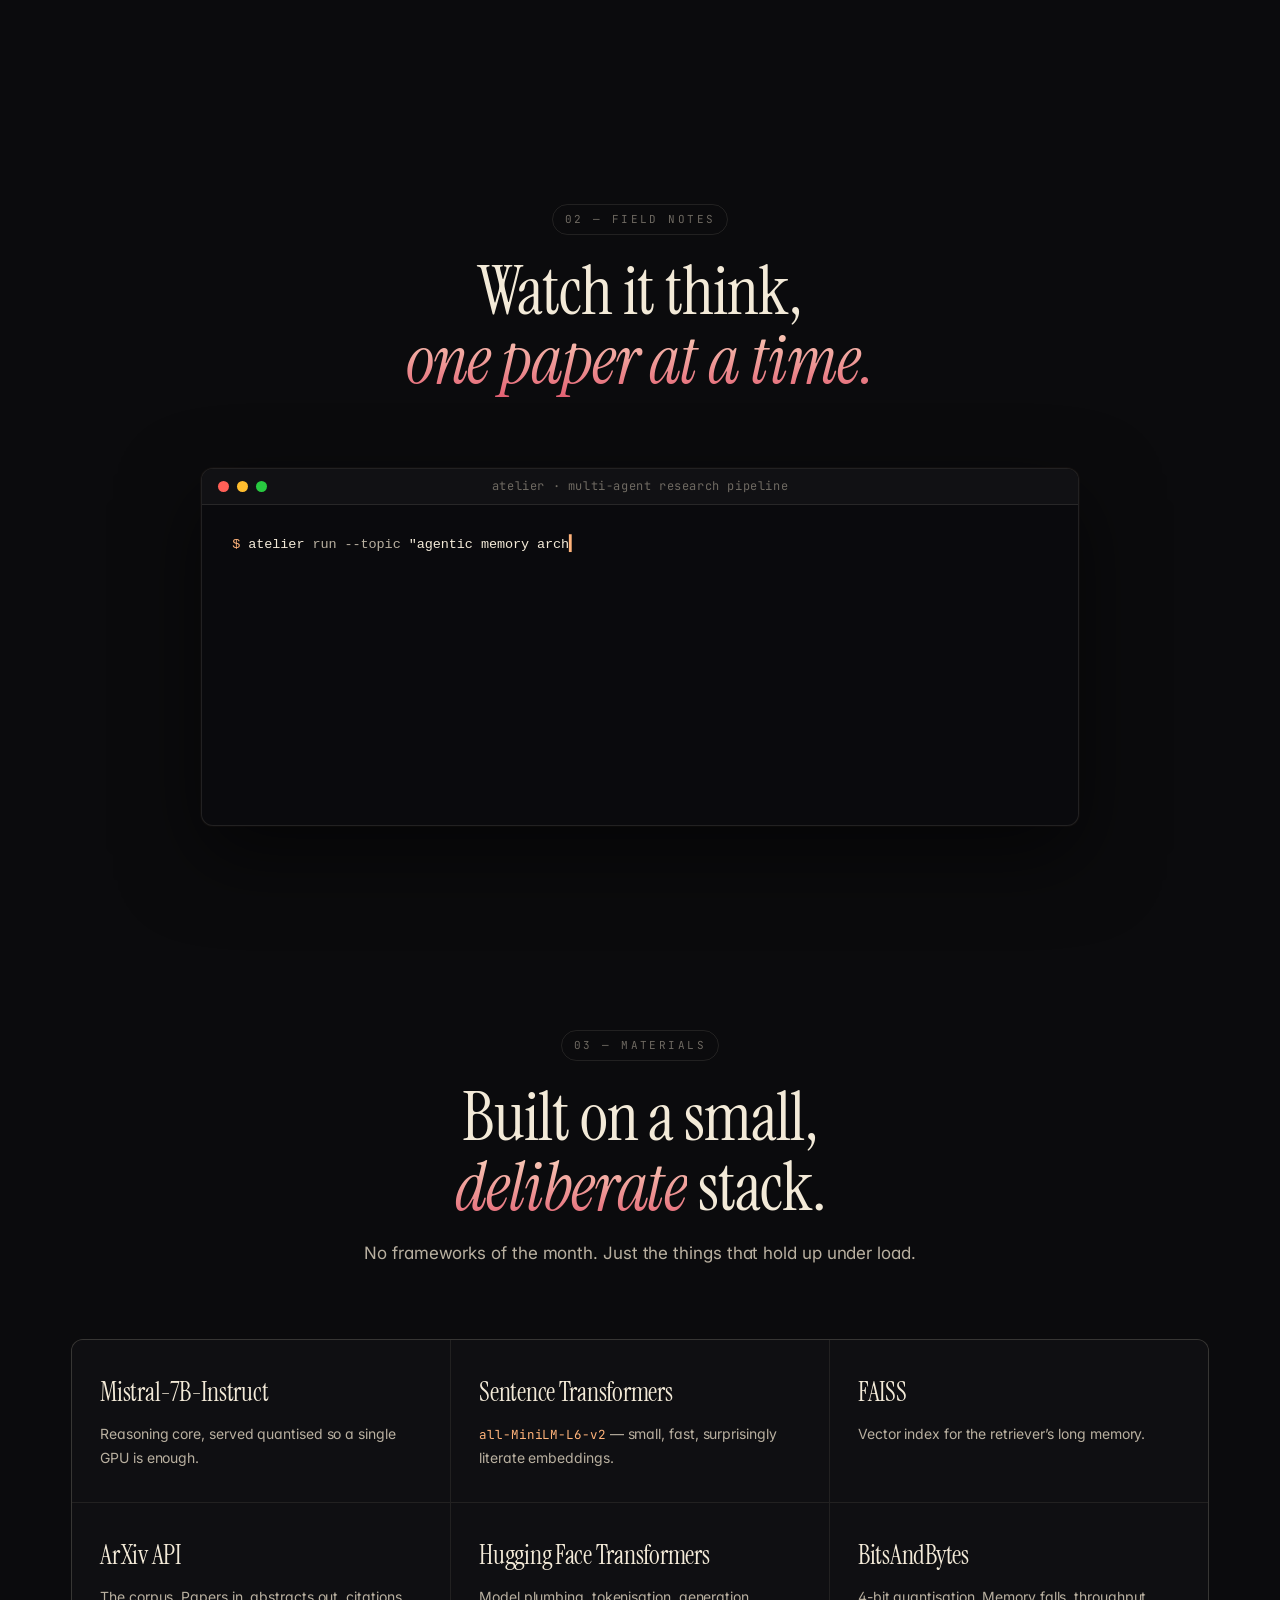
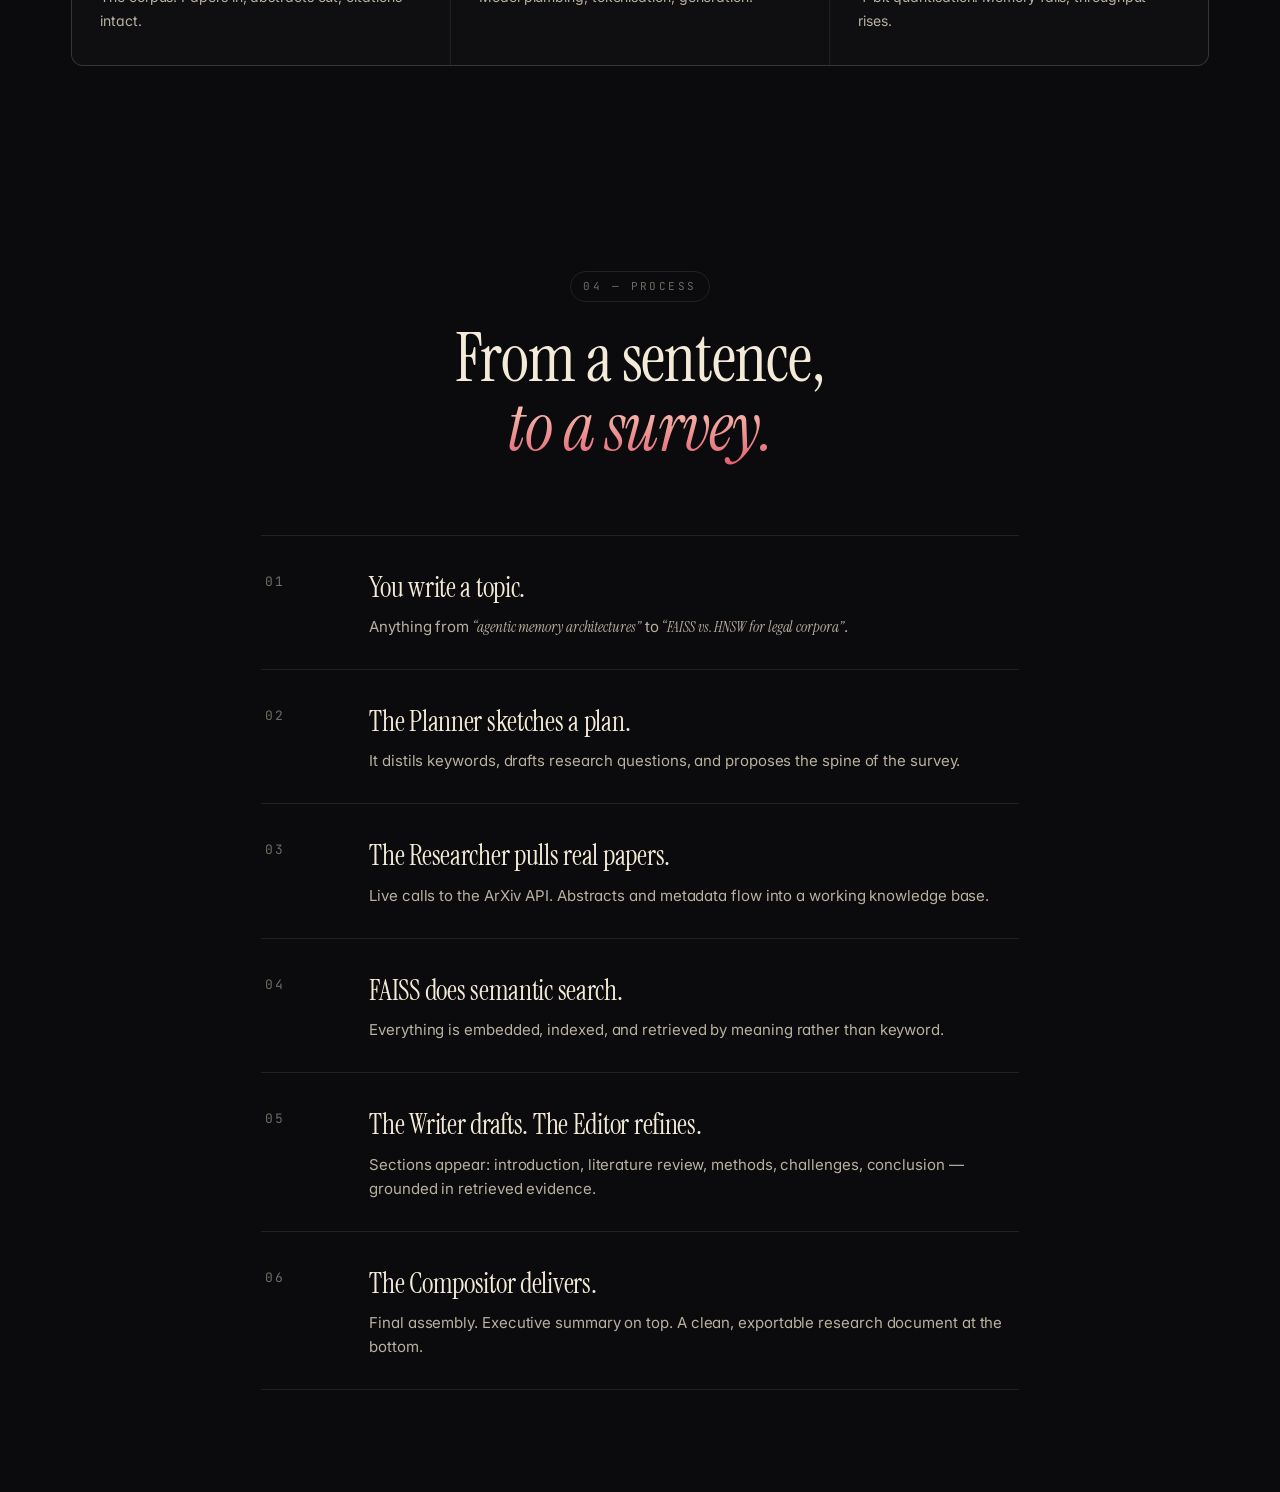
==== commit 6d6f9cb5: "Renumber kickers and swap GitHub pill for founder credit" ====
--- a/index.html
+++ b/index.html
@@ -58,8 +58,9 @@
     <a href="#stack">Stack</a>
     <a href="#workflow">Workflow</a>
   </nav>
-  <a class="cta-mini" href="https://github.com/hrishitapanjetha/Multi-Agent-Research-Pipeline-using-LLM-and-RAG" target="_blank" rel="noopener">
-    <span>View on GitHub</span>
+  <a class="cta-mini" href="https://www.linkedin.com/in/hrishitapanjetha/" target="_blank" rel="noopener">
+    <span class="cta-mini-role">Founder</span>
+    <span class="cta-mini-name">Hrishita Panjetha</span>
     <svg viewBox="0 0 20 20" width="14" height="14" aria-hidden="true"><path d="M5 15 15 5M7 5h8v8" fill="none" stroke="currentColor" stroke-width="1.4" stroke-linecap="round" stroke-linejoin="round"/></svg>
   </a>
 </header>
@@ -287,7 +288,7 @@
   <!-- ───────────────────  TERMINAL  ─────────────────── -->
   <section class="terminal reveal">
     <header class="section-head">
-      <div class="kicker"><span>03 — Field notes</span></div>
+      <div class="kicker"><span>02 — Field notes</span></div>
       <h2 class="section-title">Watch it think,<br/><em>one paper at a time.</em></h2>
     </header>
 
@@ -305,7 +306,7 @@
   <!-- ───────────────────  STACK  ─────────────────── -->
   <section id="stack" class="stack reveal">
     <header class="section-head">
-      <div class="kicker"><span>04 — Materials</span></div>
+      <div class="kicker"><span>03 — Materials</span></div>
       <h2 class="section-title">Built on a small,<br/><em>deliberate</em> stack.</h2>
       <p class="section-lede">No frameworks of the month. Just the things that hold up under load.</p>
     </header>
@@ -323,7 +324,7 @@
   <!-- ───────────────────  WORKFLOW  ─────────────────── -->
   <section id="workflow" class="workflow reveal">
     <header class="section-head">
-      <div class="kicker"><span>05 — Process</span></div>
+      <div class="kicker"><span>04 — Process</span></div>
       <h2 class="section-title">From a sentence,<br/><em>to a survey.</em></h2>
     </header>
 
--- a/style.css
+++ b/style.css
@@ -117,17 +117,34 @@
 .nav-links a:hover::after { transform: scaleX(1); }
 
 .cta-mini {
-  display: inline-flex; align-items: center; gap: 8px;
-  padding: 10px 16px;
+  display: inline-flex; align-items: center; gap: 10px;
+  padding: 8px 8px 8px 14px;
   border: 1px solid var(--line-strong);
   border-radius: 999px;
-  font-size: 13px; letter-spacing: 0.02em;
   color: var(--ink);
   transition: background .35s var(--ease), border-color .35s var(--ease), transform .25s var(--ease);
 }
-.cta-mini:hover { background: rgba(243, 234, 216, 0.06); border-color: rgba(243, 234, 216, 0.32); transform: translateY(-1px); }
-.cta-mini svg { transition: transform .3s var(--ease); }
-.cta-mini:hover svg { transform: translate(2px, -2px); }
+.cta-mini-role {
+  font-family: var(--mono);
+  font-size: 10.5px;
+  letter-spacing: 0.18em;
+  text-transform: uppercase;
+  color: var(--ink-mute);
+}
+.cta-mini-name {
+  font-family: var(--serif);
+  font-size: 15px;
+  line-height: 1;
+  letter-spacing: -0.005em;
+  background: rgba(243, 234, 216, 0.06);
+  border: 1px solid var(--line);
+  border-radius: 999px;
+  padding: 6px 12px;
+}
+.cta-mini:hover { background: rgba(243, 234, 216, 0.04); border-color: rgba(243, 234, 216, 0.32); transform: translateY(-1px); }
+.cta-mini:hover .cta-mini-name { border-color: rgba(255, 217, 184, 0.35); }
+.cta-mini svg { transition: transform .3s var(--ease); color: var(--ink-dim); margin-right: 6px; }
+.cta-mini:hover svg { transform: translate(2px, -2px); color: var(--ink); }
 
 /* ---------- layout sections ---------- */
 main { position: relative; z-index: 2; }
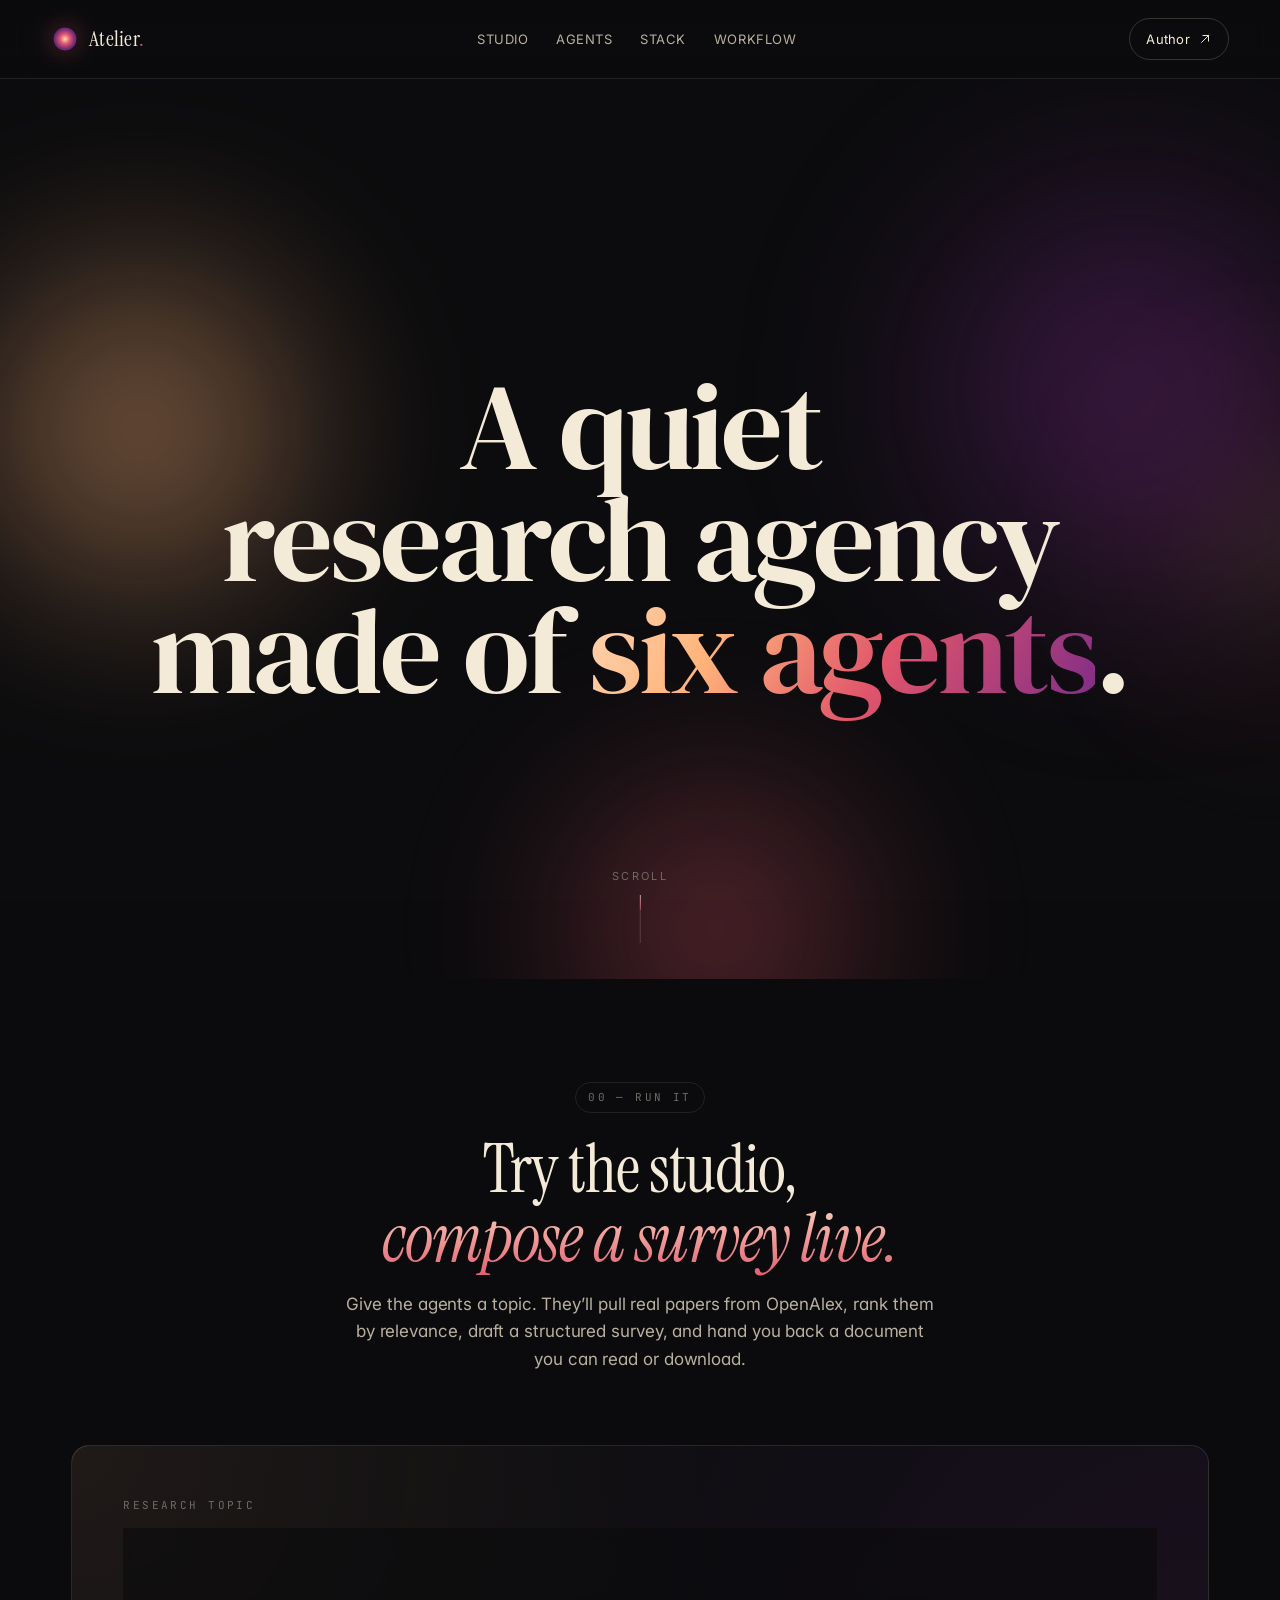
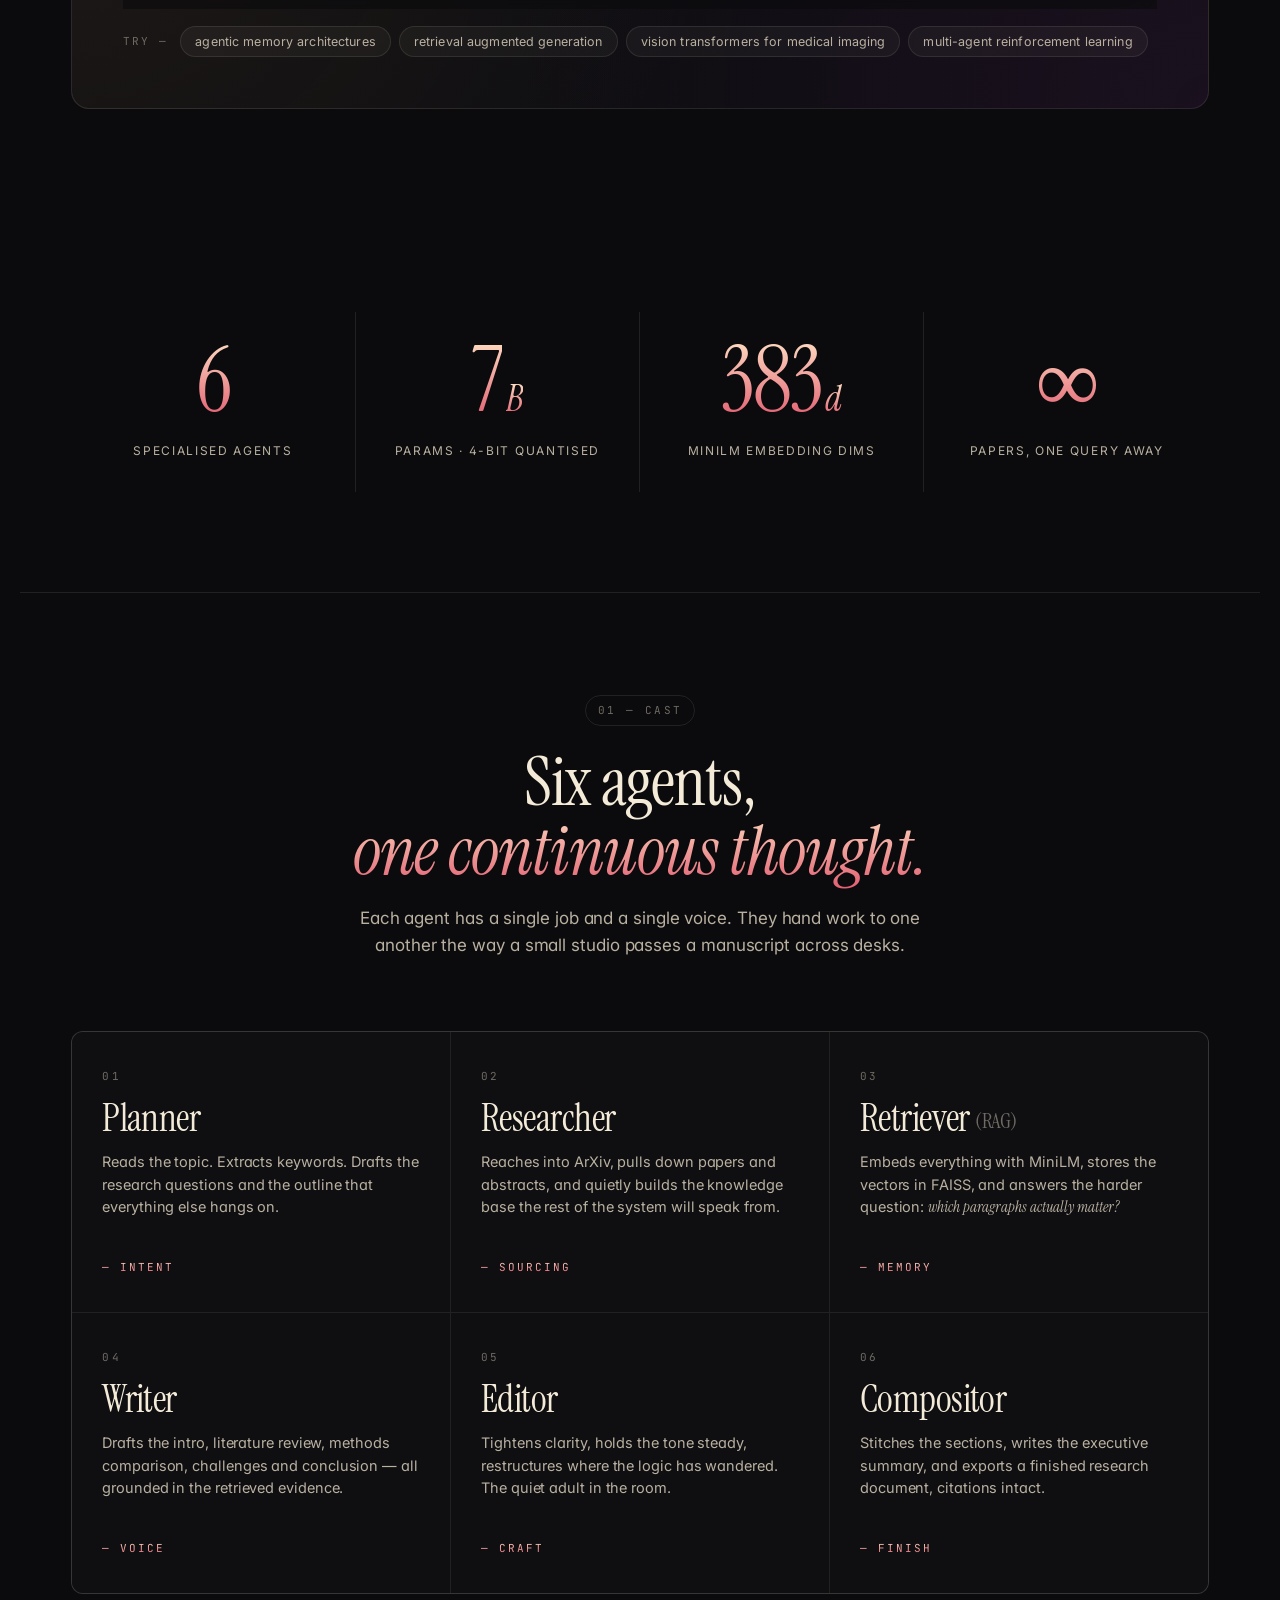
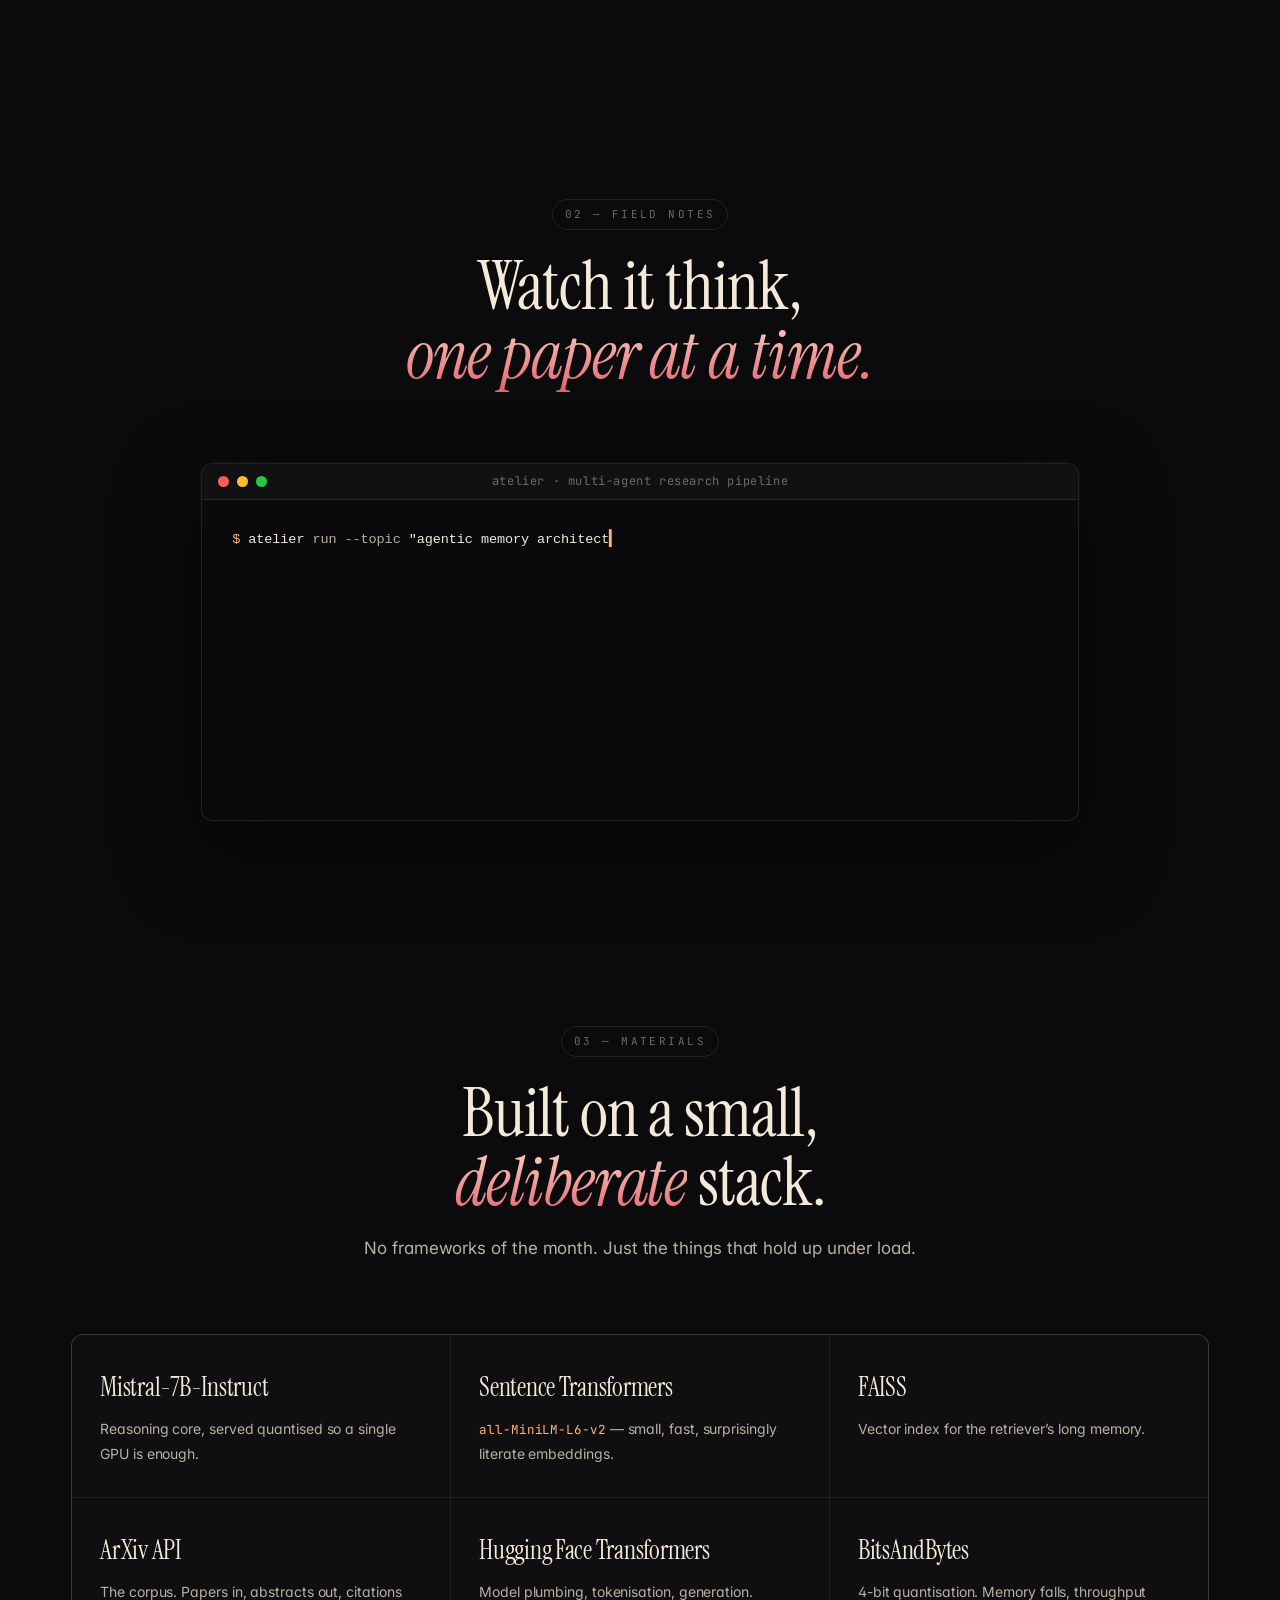
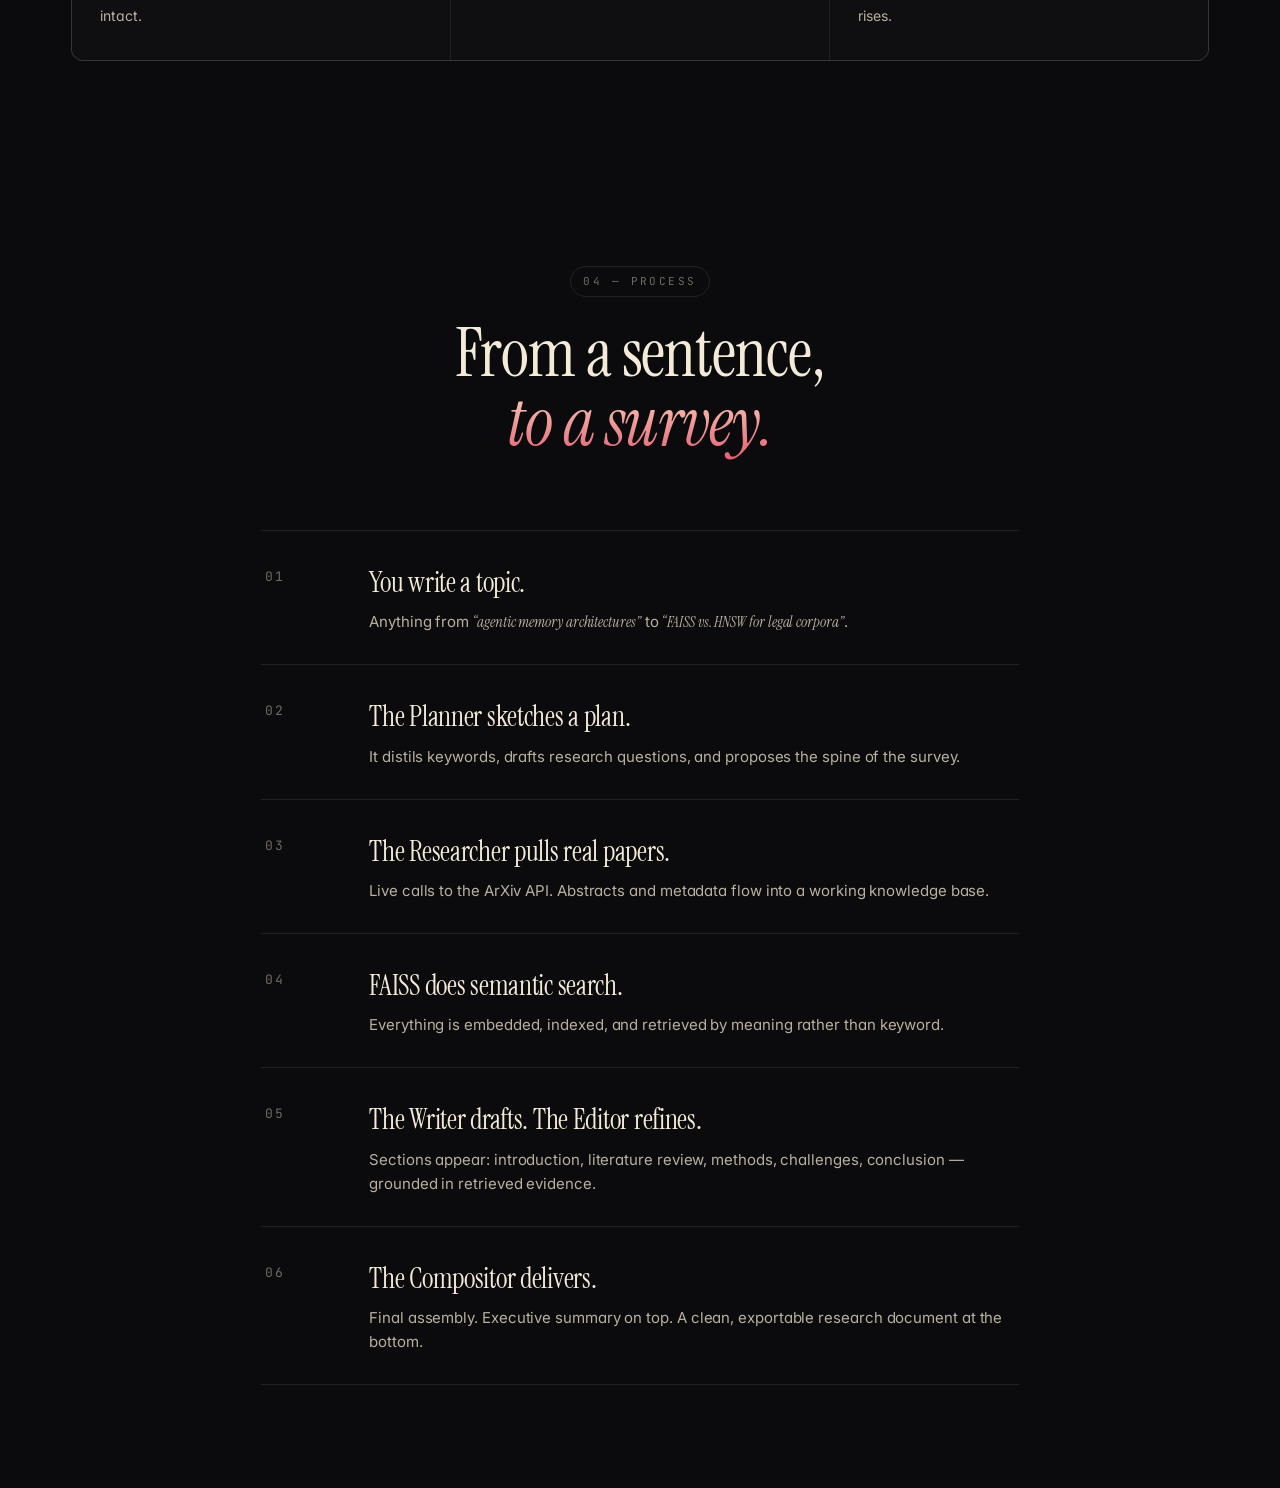
==== commit b217758d: "Simplify nav pill to just 'Author'" ====
--- a/index.html
+++ b/index.html
@@ -59,8 +59,7 @@
     <a href="#workflow">Workflow</a>
   </nav>
   <a class="cta-mini" href="https://www.linkedin.com/in/hrishitapanjetha/" target="_blank" rel="noopener">
-    <span class="cta-mini-role">Founder</span>
-    <span class="cta-mini-name">Hrishita Panjetha</span>
+    <span>Author</span>
     <svg viewBox="0 0 20 20" width="14" height="14" aria-hidden="true"><path d="M5 15 15 5M7 5h8v8" fill="none" stroke="currentColor" stroke-width="1.4" stroke-linecap="round" stroke-linejoin="round"/></svg>
   </a>
 </header>
--- a/style.css
+++ b/style.css
@@ -117,34 +117,17 @@
 .nav-links a:hover::after { transform: scaleX(1); }
 
 .cta-mini {
-  display: inline-flex; align-items: center; gap: 10px;
-  padding: 8px 8px 8px 14px;
+  display: inline-flex; align-items: center; gap: 8px;
+  padding: 10px 16px;
   border: 1px solid var(--line-strong);
   border-radius: 999px;
+  font-size: 13px; letter-spacing: 0.02em;
   color: var(--ink);
   transition: background .35s var(--ease), border-color .35s var(--ease), transform .25s var(--ease);
 }
-.cta-mini-role {
-  font-family: var(--mono);
-  font-size: 10.5px;
-  letter-spacing: 0.18em;
-  text-transform: uppercase;
-  color: var(--ink-mute);
-}
-.cta-mini-name {
-  font-family: var(--serif);
-  font-size: 15px;
-  line-height: 1;
-  letter-spacing: -0.005em;
-  background: rgba(243, 234, 216, 0.06);
-  border: 1px solid var(--line);
-  border-radius: 999px;
-  padding: 6px 12px;
-}
-.cta-mini:hover { background: rgba(243, 234, 216, 0.04); border-color: rgba(243, 234, 216, 0.32); transform: translateY(-1px); }
-.cta-mini:hover .cta-mini-name { border-color: rgba(255, 217, 184, 0.35); }
-.cta-mini svg { transition: transform .3s var(--ease); color: var(--ink-dim); margin-right: 6px; }
-.cta-mini:hover svg { transform: translate(2px, -2px); color: var(--ink); }
+.cta-mini:hover { background: rgba(243, 234, 216, 0.06); border-color: rgba(243, 234, 216, 0.32); transform: translateY(-1px); }
+.cta-mini svg { transition: transform .3s var(--ease); }
+.cta-mini:hover svg { transform: translate(2px, -2px); }
 
 /* ---------- layout sections ---------- */
 main { position: relative; z-index: 2; }
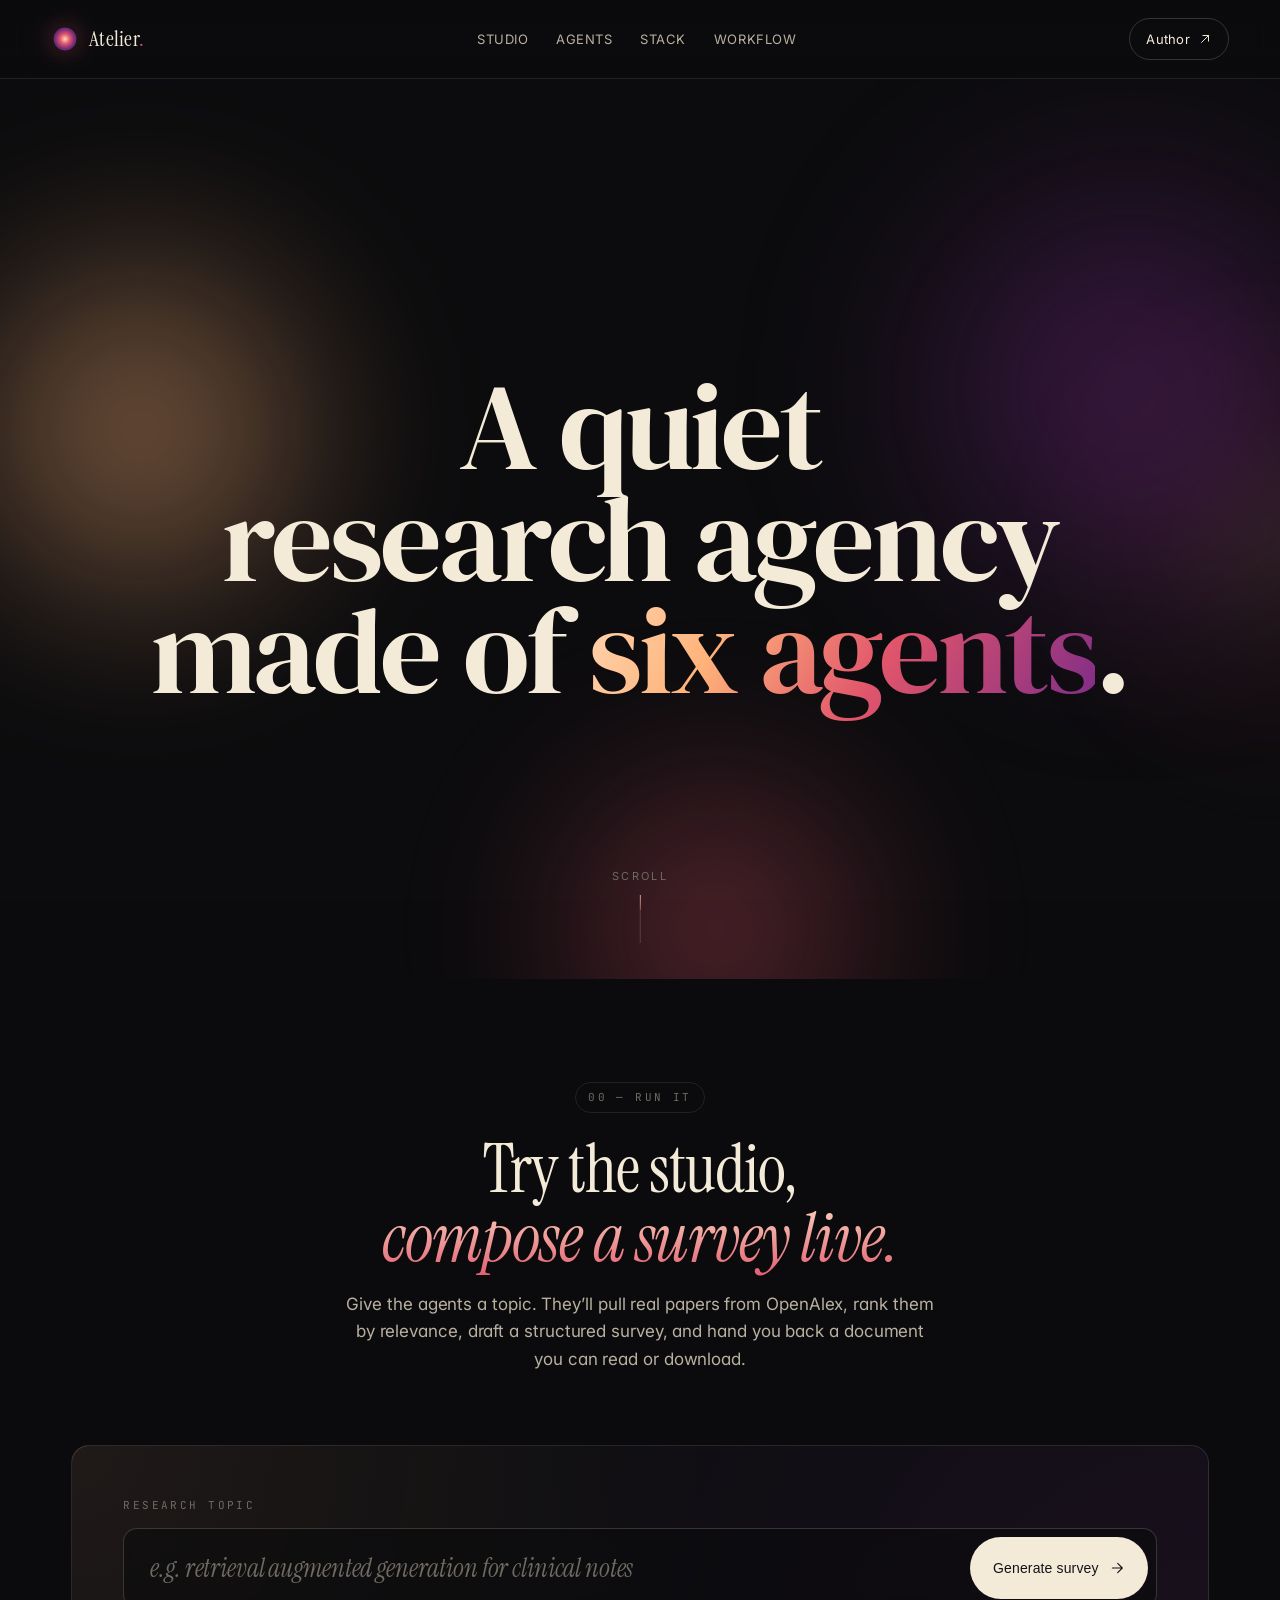
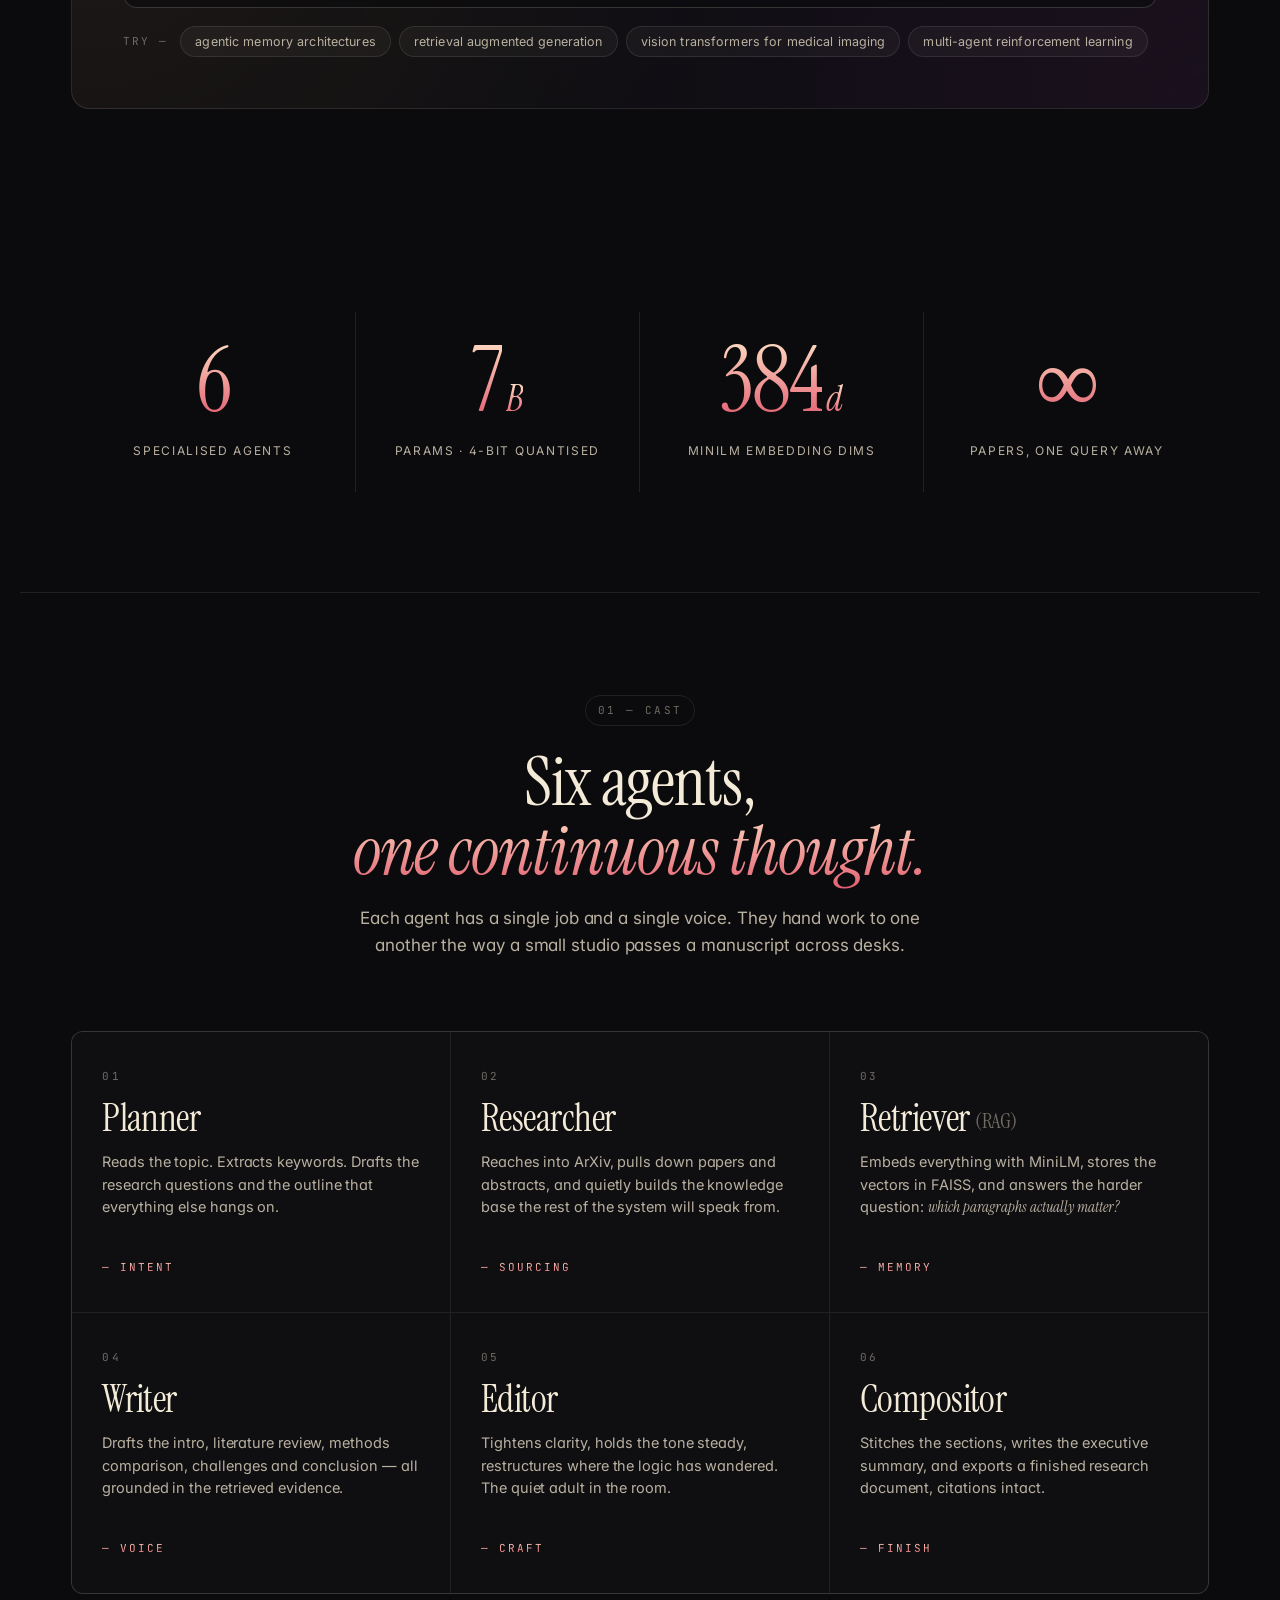
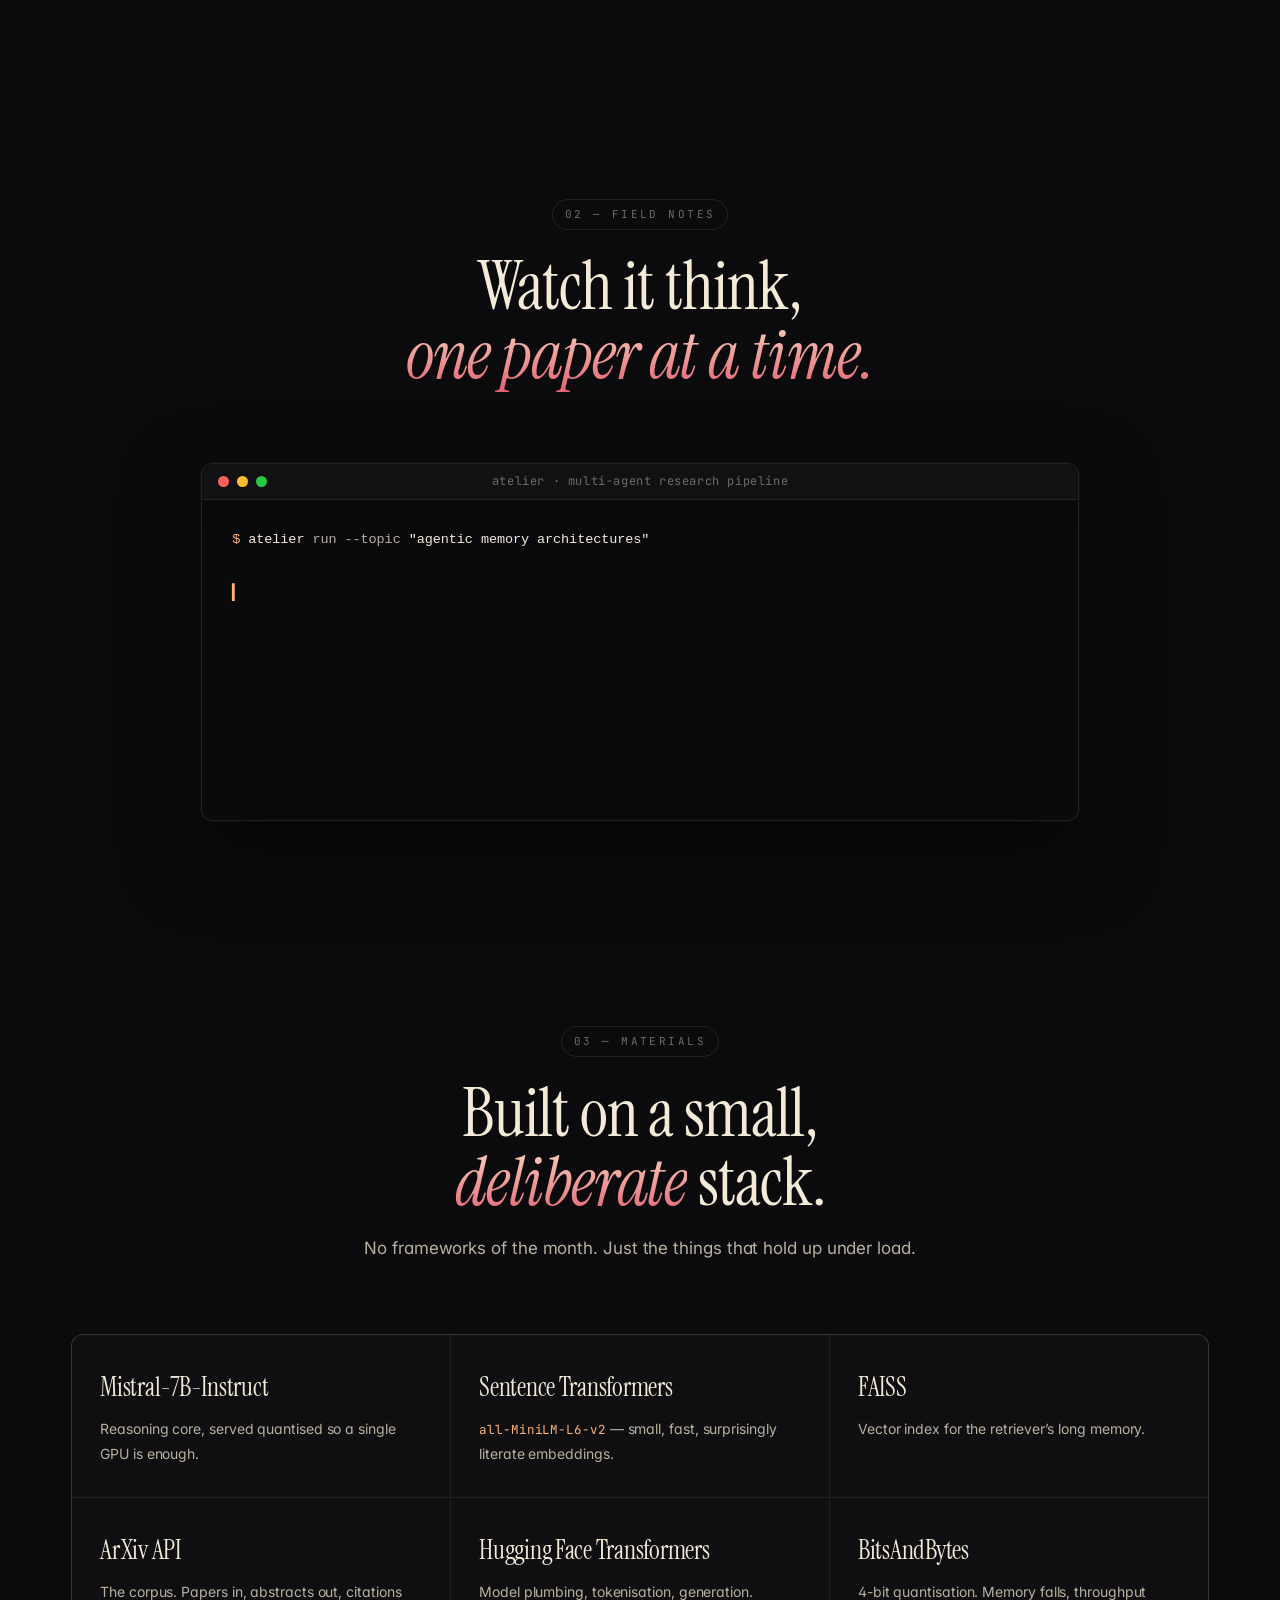
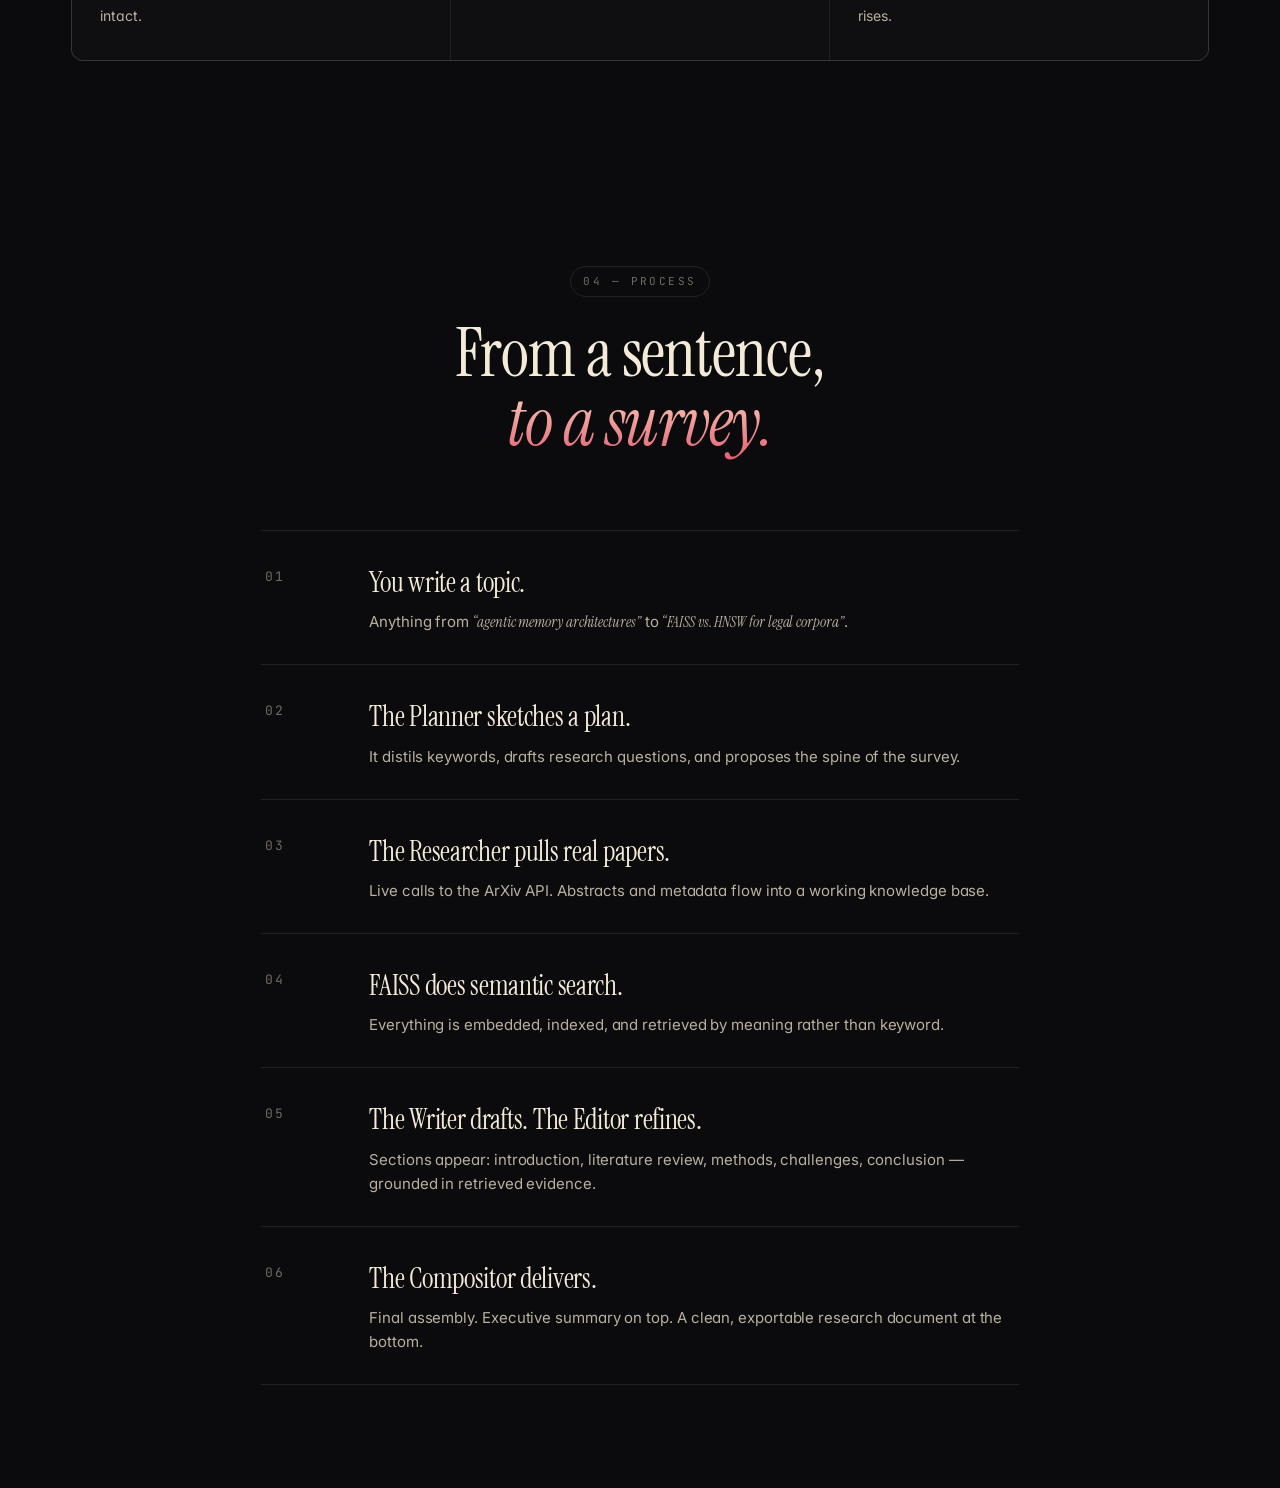
==== commit e1c1609f: "Fix PDF export: paginate via cloned print mirror" ====
--- a/index.html
+++ b/index.html
@@ -340,6 +340,9 @@
 
 </main>
 
+<!-- populated by JS on beforeprint; used by the PDF download path -->
+<div id="print-root" aria-hidden="true"></div>
+
 <script src="./script.js" defer></script>
 </body>
 </html>
--- a/style.css
+++ b/style.css
@@ -919,17 +919,134 @@
   font-size: 13px;
 }
 
-/* print: clean A4-ish output */
+/* print-only mirror of the report (populated by JS on beforeprint) */
+#print-root { display: none; }
+
 @media print {
-  body * { visibility: hidden !important; }
-  .report-doc, .report-doc * { visibility: visible !important; }
-  .report-doc {
-    position: absolute;
-    inset: 0;
-    max-height: none !important;
-    overflow: visible !important;
-    padding: 56px 64px !important;
-    background: #fff !important;
+  @page { margin: 16mm 14mm; size: A4; }
+  html, body { background: #fff !important; }
+  /* hide every direct child of body except the print mirror */
+  body > *:not(#print-root) { display: none !important; }
+  #print-root {
+    display: block !important;
+    color: #1a1a1a;
+    background: #fff;
+    font-family: "Inter", system-ui, sans-serif;
+    font-size: 10.5pt;
+    line-height: 1.6;
+    max-width: 100%;
+  }
+  /* report typography for print */
+  #print-root .doc-titleblock {
+    text-align: center;
+    border-bottom: 1pt solid #bbb;
+    padding-bottom: 14pt;
+    margin-bottom: 22pt;
+  }
+  #print-root .doc-eyebrow {
+    font-family: "JetBrains Mono", monospace;
+    font-size: 8.5pt; letter-spacing: 0.22em; text-transform: uppercase;
+    color: #777; margin-bottom: 10pt;
+  }
+  #print-root h1.doc-title {
+    font-family: "DM Serif Display", "Instrument Serif", serif;
+    font-weight: 400;
+    font-size: 26pt;
+    line-height: 1.1;
+    letter-spacing: -0.015em;
+    margin: 0 0 10pt;
+    color: #111;
+  }
+  #print-root .doc-byline {
+    font-size: 9pt; color: #666; font-style: italic;
+  }
+  #print-root h2 {
+    font-family: "DM Serif Display", "Instrument Serif", serif;
+    font-weight: 400;
+    font-size: 14.5pt;
+    margin: 18pt 0 6pt;
+    color: #111;
+    border-bottom: 0.5pt solid #ccc;
+    padding-bottom: 4pt;
+    page-break-after: avoid;
+  }
+  #print-root h3 {
+    font-family: "DM Serif Display", "Instrument Serif", serif;
+    font-weight: 400;
+    font-size: 12pt;
+    font-style: italic;
+    margin: 12pt 0 4pt;
+    color: #222;
+    page-break-after: avoid;
+  }
+  #print-root p {
+    margin: 0 0 8pt;
+    color: #1a1a1a;
+    text-align: justify;
+    hyphens: auto;
+    orphans: 3; widows: 3;
+  }
+  #print-root ul, #print-root ol {
+    margin: 0 0 10pt; padding-left: 16pt;
+  }
+  #print-root li { margin-bottom: 3pt; }
+  #print-root .doc-abstract {
+    background: #f6f2e8;
+    border-left: 2pt solid #b8541e;
+    padding: 10pt 14pt;
+    margin: 0 0 18pt;
+    border-radius: 2pt;
+    page-break-inside: avoid;
+  }
+  #print-root .doc-abstract h2 {
+    font-family: "Inter", sans-serif;
+    font-size: 9pt;
+    text-transform: uppercase;
+    letter-spacing: 0.16em;
+    color: #777;
+    border: 0; padding: 0; margin: 0 0 6pt;
+  }
+  #print-root cite, #print-root .cite {
+    color: #b8541e;
+    font-style: normal;
+    font-weight: 500;
+    font-size: 0.86em;
+  }
+  #print-root section { page-break-inside: avoid; }
+  #print-root .doc-references { page-break-before: auto; }
+  #print-root .doc-references ol {
+    list-style: none; padding-left: 0; counter-reset: ref;
+  }
+  #print-root .doc-references li {
+    counter-increment: ref;
+    padding-left: 30pt;
+    position: relative;
+    font-size: 9.5pt;
+    line-height: 1.45;
+    margin-bottom: 5pt;
+    page-break-inside: avoid;
+  }
+  #print-root .doc-references li::before {
+    content: "[" counter(ref) "]";
+    position: absolute; left: 0;
+    font-family: "JetBrains Mono", monospace;
+    font-size: 8.5pt;
+    color: #b8541e;
+  }
+  #print-root .doc-references a {
+    color: #1a1a1a;
+    word-break: break-all;
+    text-decoration: none;
+    border-bottom: 0.5pt solid #999;
+  }
+  #print-root .doc-foot {
+    margin-top: 24pt;
+    padding-top: 10pt;
+    border-top: 0.5pt solid #ccc;
+    font-size: 8.5pt;
+    color: #777;
+    text-align: center;
+    font-style: italic;
   }
 }
 
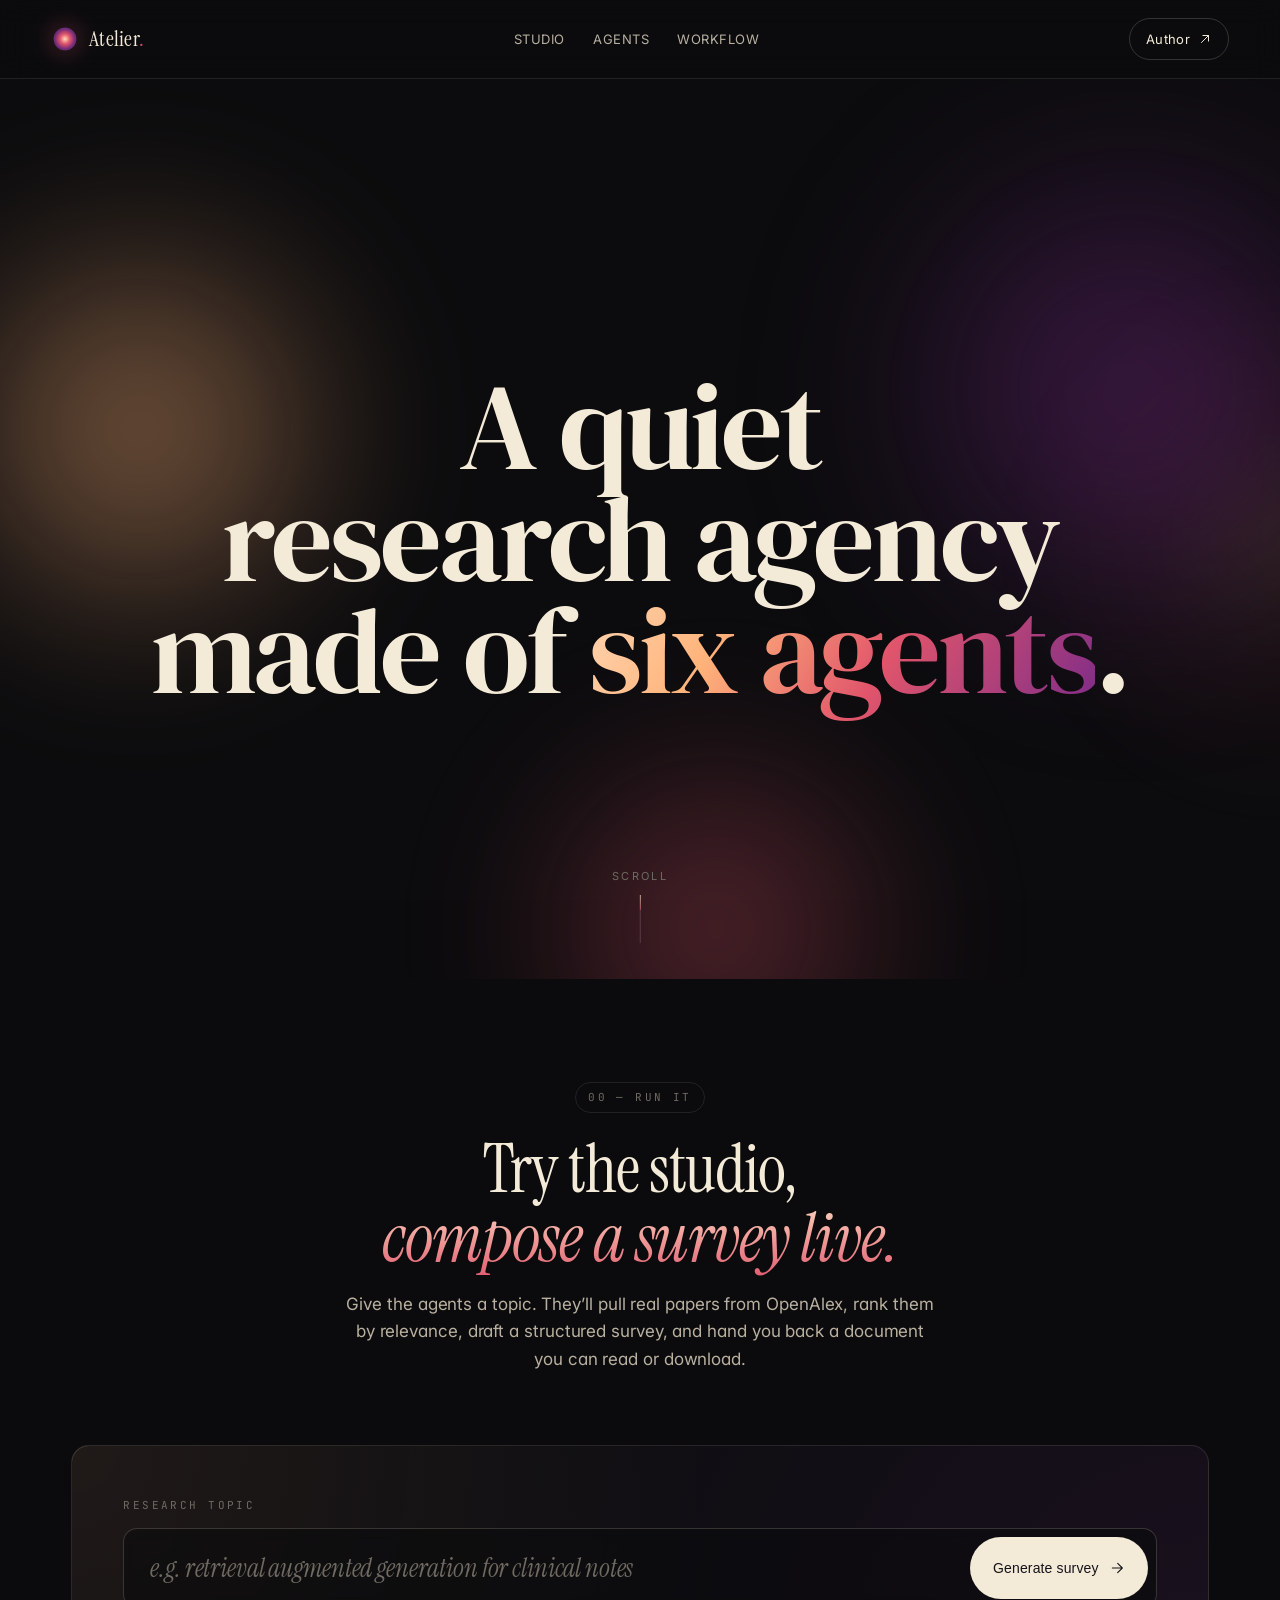
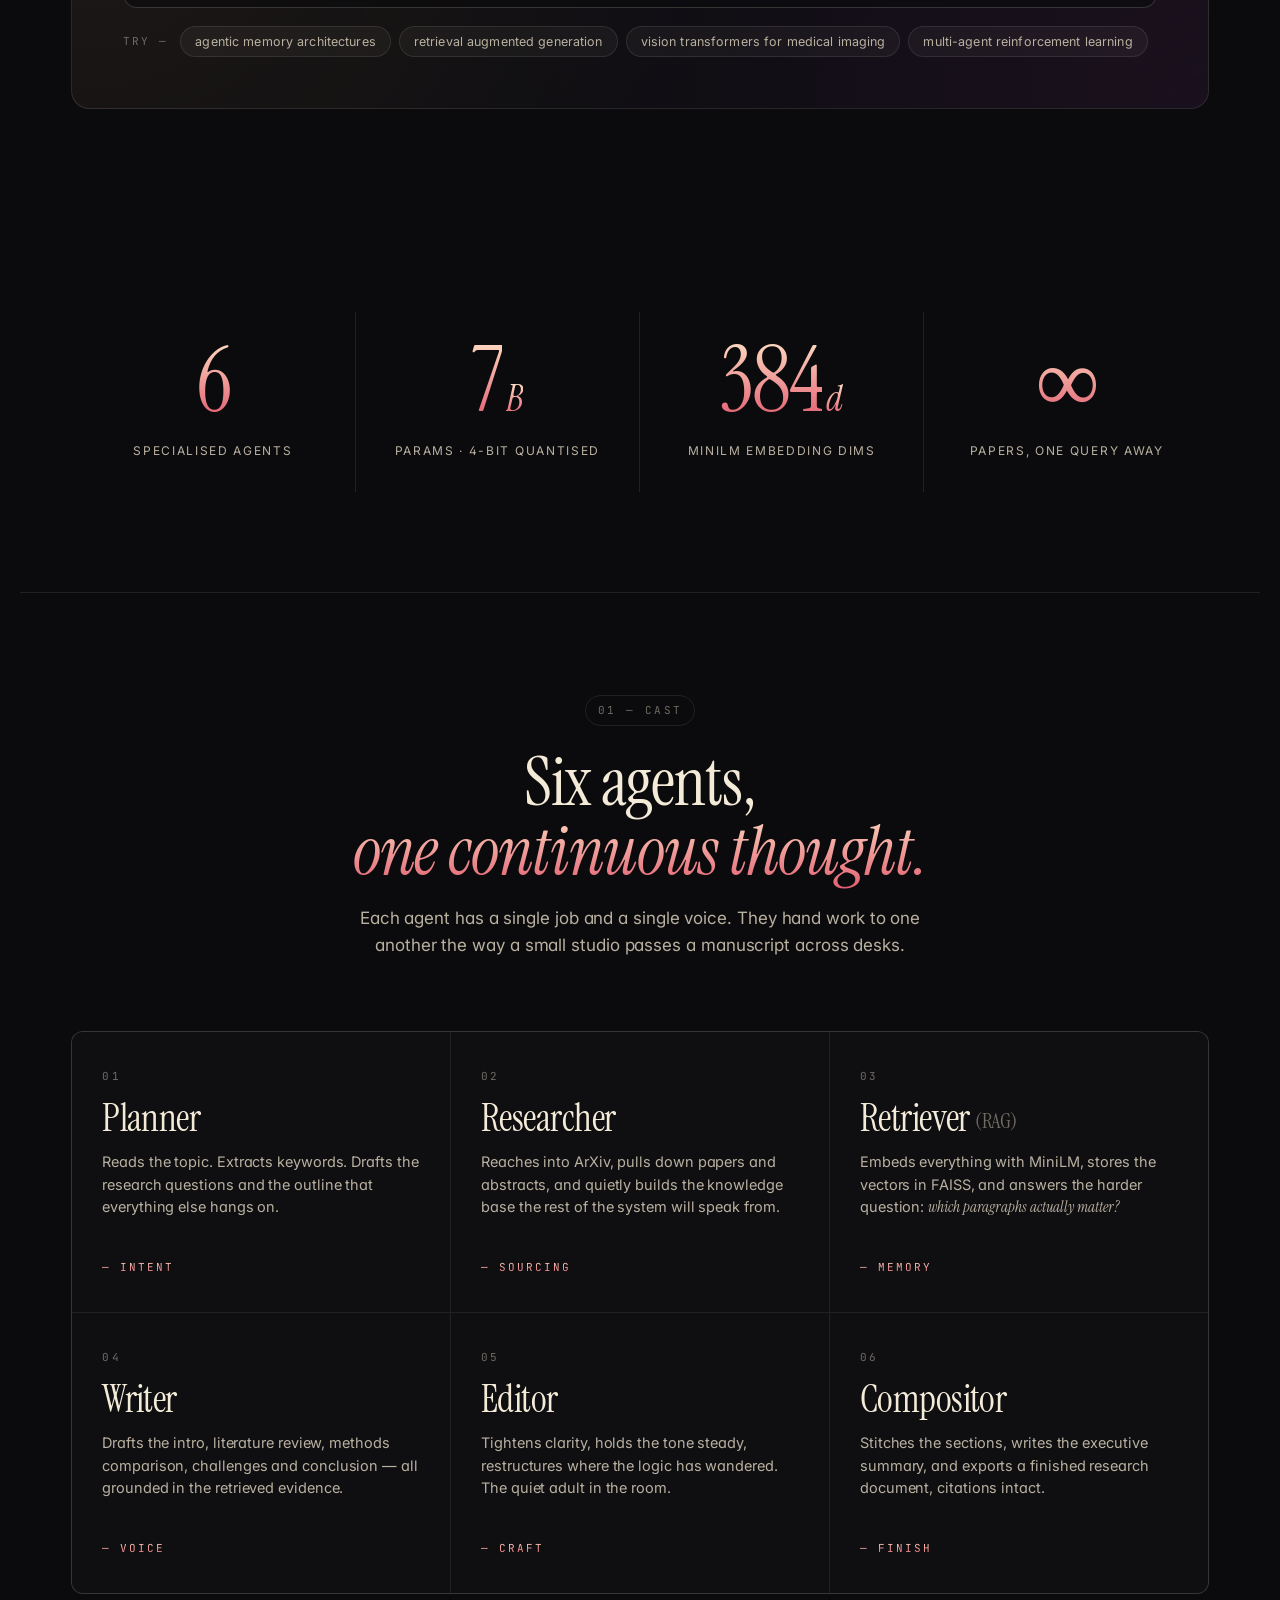
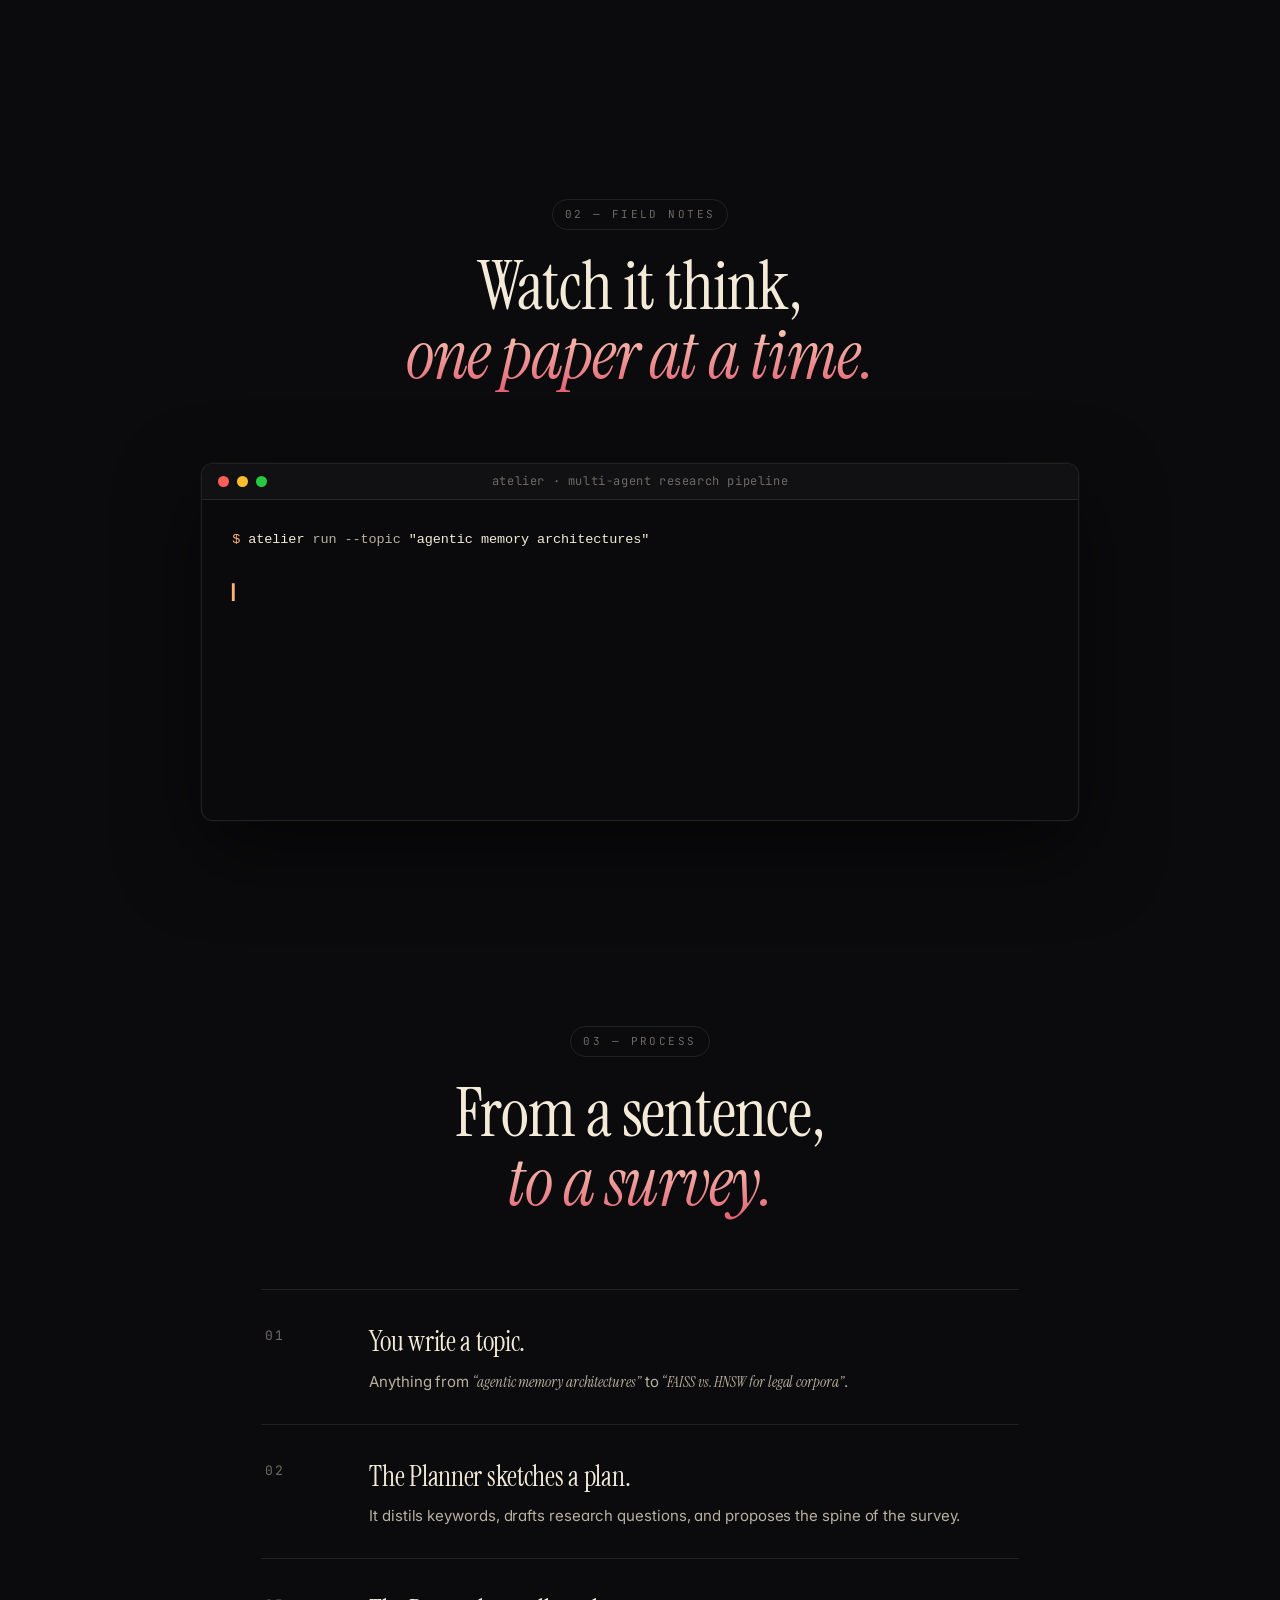
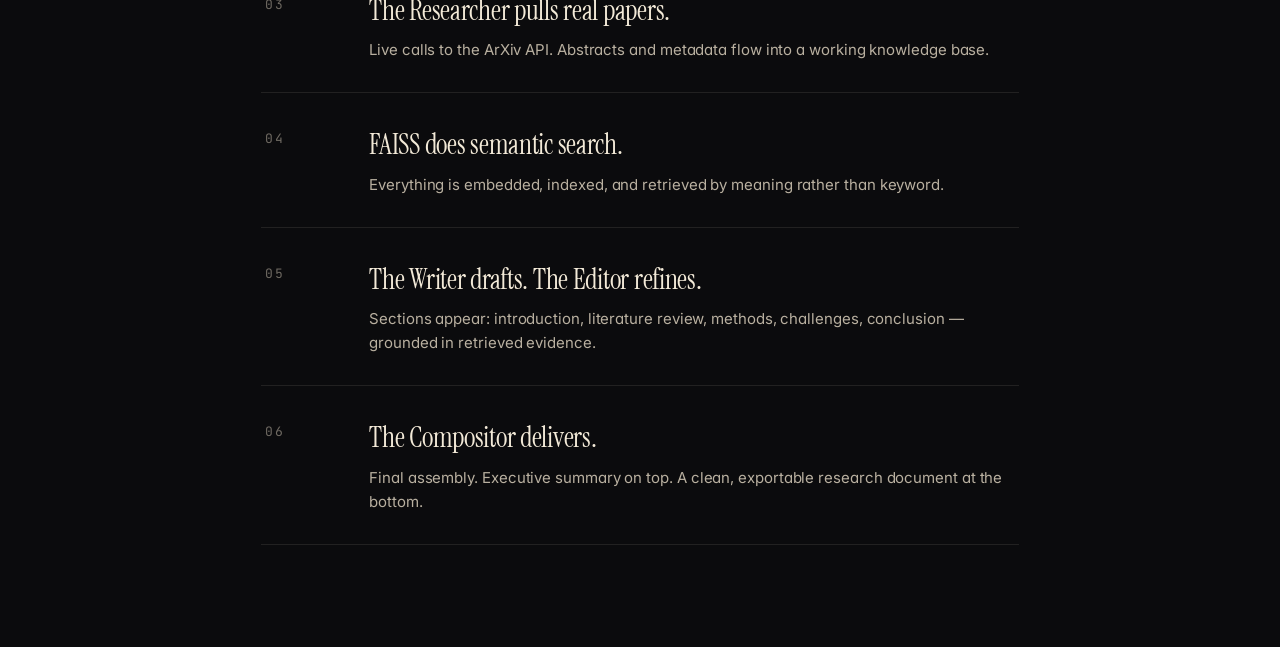
==== commit cc2ce268: "Remove the Stack section" ====
--- a/index.html
+++ b/index.html
@@ -55,7 +55,6 @@
   <nav class="nav-links" aria-label="Primary">
     <a href="#studio">Studio</a>
     <a href="#agents">Agents</a>
-    <a href="#stack">Stack</a>
     <a href="#workflow">Workflow</a>
   </nav>
   <a class="cta-mini" href="https://www.linkedin.com/in/hrishitapanjetha/" target="_blank" rel="noopener">
@@ -302,28 +301,10 @@
     </div>
   </section>
 
-  <!-- ───────────────────  STACK  ─────────────────── -->
-  <section id="stack" class="stack reveal">
-    <header class="section-head">
-      <div class="kicker"><span>03 — Materials</span></div>
-      <h2 class="section-title">Built on a small,<br/><em>deliberate</em> stack.</h2>
-      <p class="section-lede">No frameworks of the month. Just the things that hold up under load.</p>
-    </header>
-
-    <ul class="stack-grid">
-      <li><strong>Mistral-7B-Instruct</strong><span>Reasoning core, served quantised so a single GPU is enough.</span></li>
-      <li><strong>Sentence Transformers</strong><span><code>all-MiniLM-L6-v2</code> — small, fast, surprisingly literate embeddings.</span></li>
-      <li><strong>FAISS</strong><span>Vector index for the retriever&rsquo;s long memory.</span></li>
-      <li><strong>ArXiv API</strong><span>The corpus. Papers in, abstracts out, citations intact.</span></li>
-      <li><strong>Hugging Face Transformers</strong><span>Model plumbing, tokenisation, generation.</span></li>
-      <li><strong>BitsAndBytes</strong><span>4-bit quantisation. Memory falls, throughput rises.</span></li>
-    </ul>
-  </section>
-
   <!-- ───────────────────  WORKFLOW  ─────────────────── -->
   <section id="workflow" class="workflow reveal">
     <header class="section-head">
-      <div class="kicker"><span>04 — Process</span></div>
+      <div class="kicker"><span>03 — Process</span></div>
       <h2 class="section-title">From a sentence,<br/><em>to a survey.</em></h2>
     </header>
 
--- a/style.css
+++ b/style.css
@@ -468,46 +468,6 @@
 @keyframes blink { 50% { opacity: 0; } }
 
 /* ============================================================
-   STACK
-   ============================================================ */
-.stack { max-width: var(--maxw); margin: 0 auto; }
-.stack-grid {
-  list-style: none; margin: 0; padding: 0;
-  display: grid;
-  grid-template-columns: repeat(3, 1fr);
-  gap: 1px;
-  background: var(--line);
-  border: 1px solid var(--line);
-  border-radius: 12px;
-  overflow: hidden;
-}
-.stack-grid li {
-  background: var(--bg-2);
-  padding: 32px 28px;
-  transition: background .3s var(--ease);
-  position: relative;
-}
-.stack-grid li:hover { background: #131318; }
-.stack-grid li strong {
-  font-family: var(--serif);
-  font-weight: 400;
-  font-size: clamp(22px, 2.2vw, 26px);
-  display: block;
-  margin-bottom: 8px;
-  letter-spacing: -0.01em;
-}
-.stack-grid li span {
-  color: var(--ink-dim);
-  font-size: 14px;
-  line-height: 1.5;
-}
-.stack-grid li code {
-  font-family: var(--mono);
-  font-size: 12.5px;
-  color: var(--g2);
-}
-
-/* ============================================================
    WORKFLOW
    ============================================================ */
 .workflow { max-width: 860px; margin: 0 auto; }
@@ -1070,7 +1030,6 @@
    ============================================================ */
 @media (max-width: 1024px) {
   .agent-grid { grid-template-columns: repeat(2, 1fr); }
-  .stack-grid { grid-template-columns: repeat(2, 1fr); }
   .stats { grid-template-columns: repeat(2, 1fr); }
   .stat:nth-child(2) { border-right: 0; }
   .stat:nth-child(1), .stat:nth-child(2) { border-bottom: 1px solid var(--line); }
@@ -1079,7 +1038,6 @@
   .nav { padding: 14px 20px; }
   .nav-links { display: none; }
   .agent-grid { grid-template-columns: 1fr; }
-  .stack-grid { grid-template-columns: 1fr; }
   .stats { grid-template-columns: repeat(2, 1fr); }
   .workflow-list li { grid-template-columns: 56px 1fr; gap: 14px; }
   .scroll-hint { display: none; }
